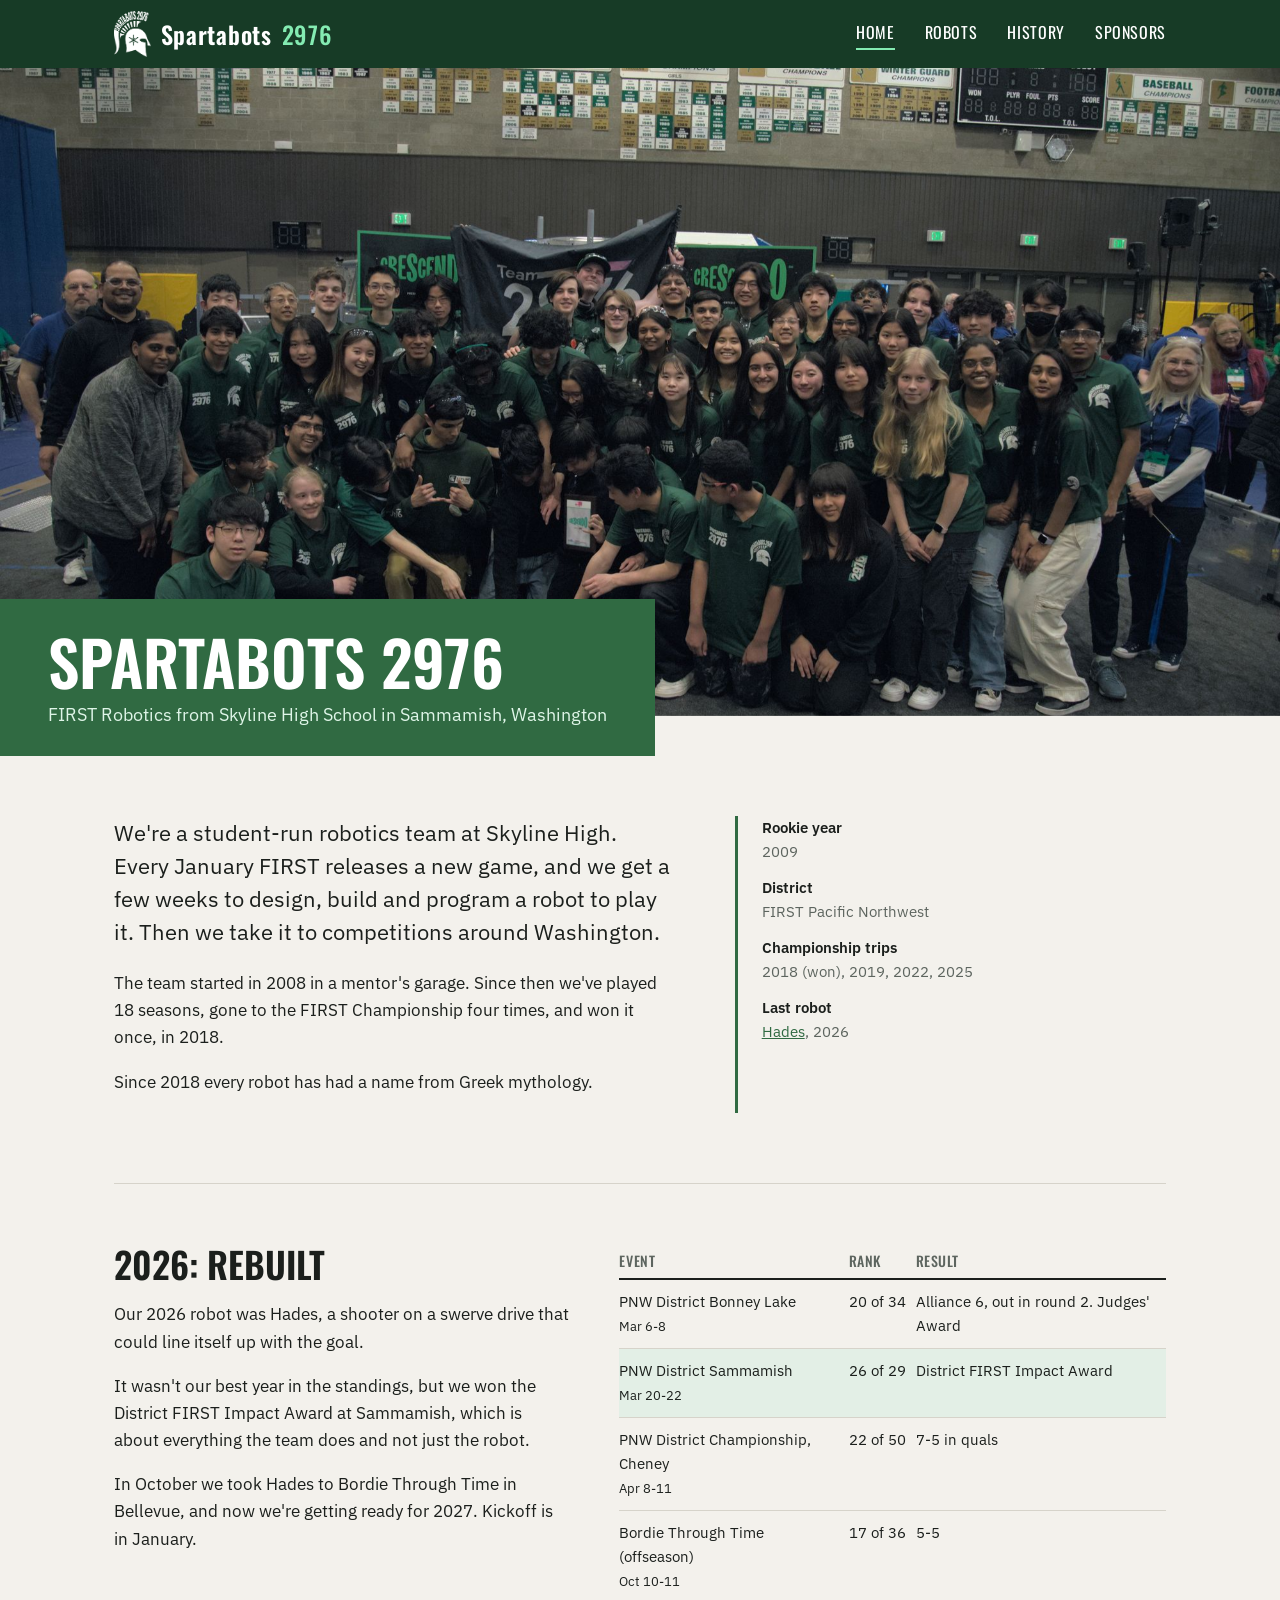
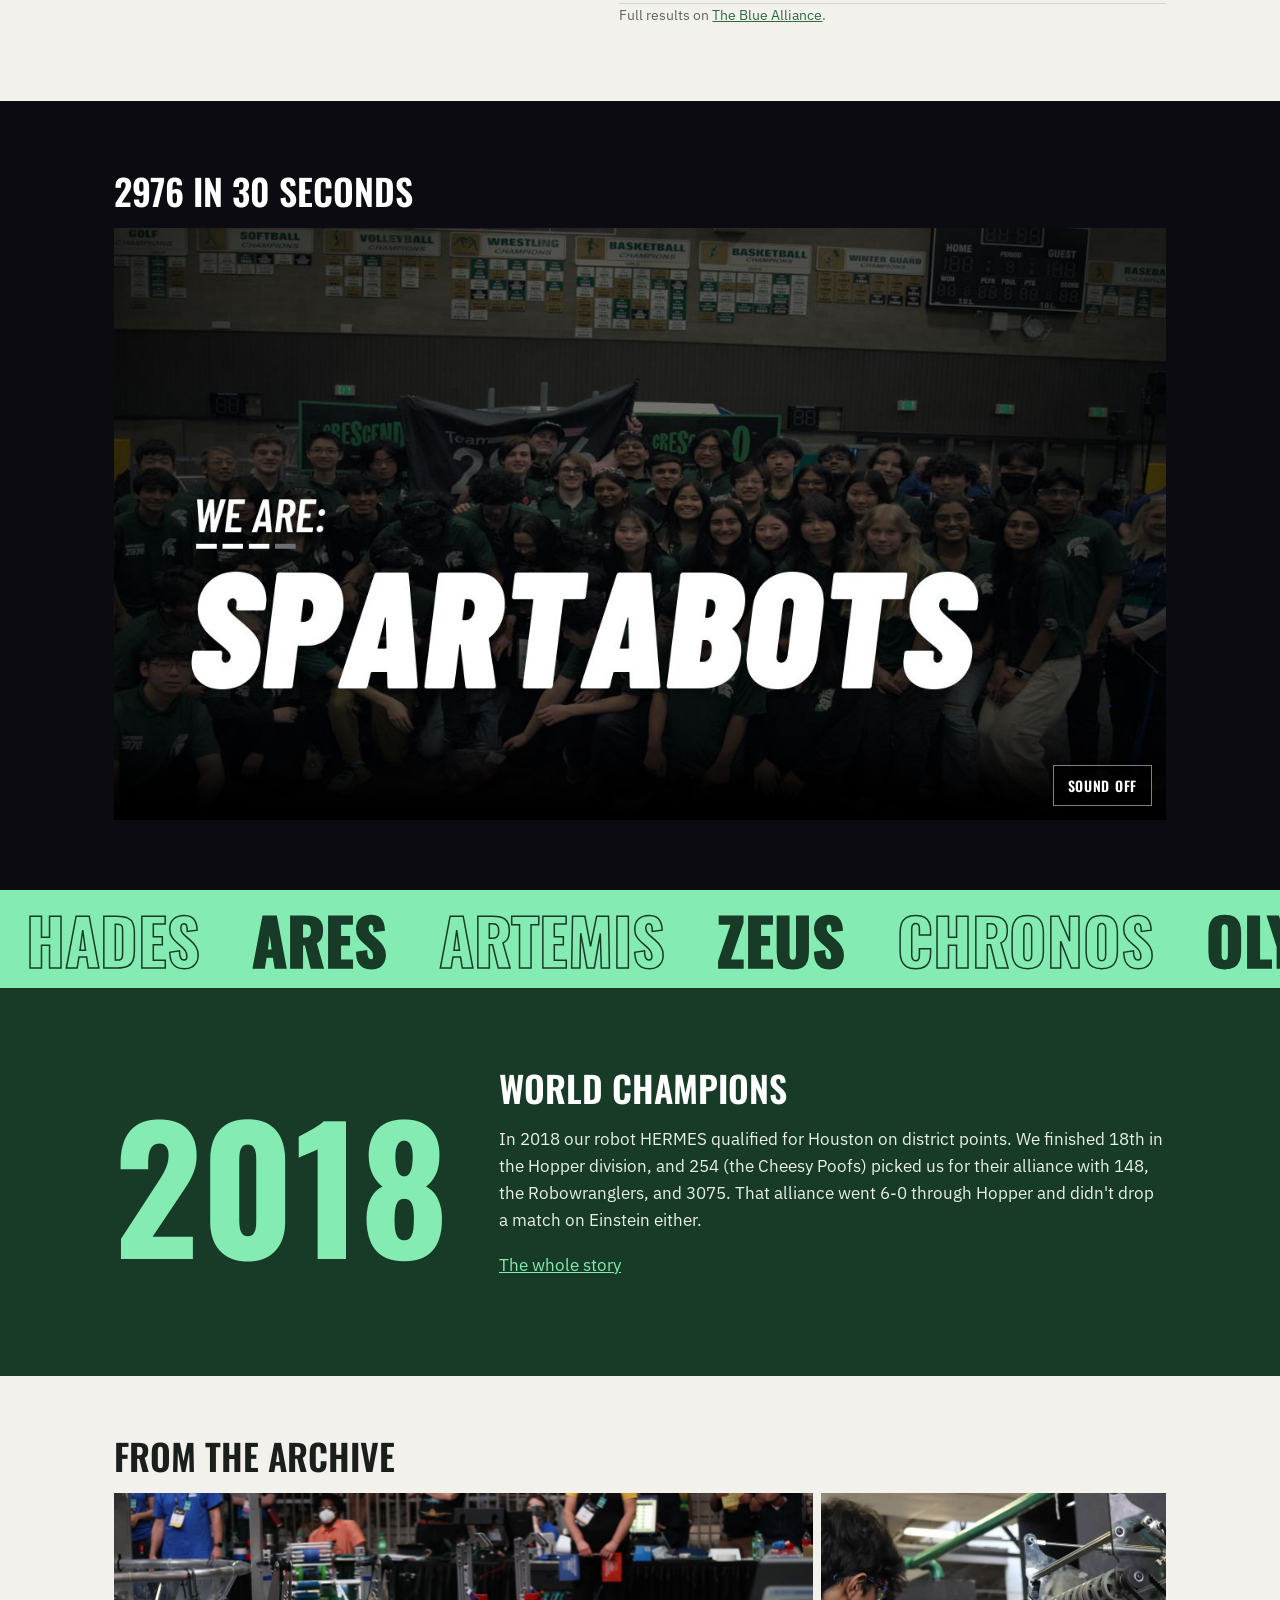
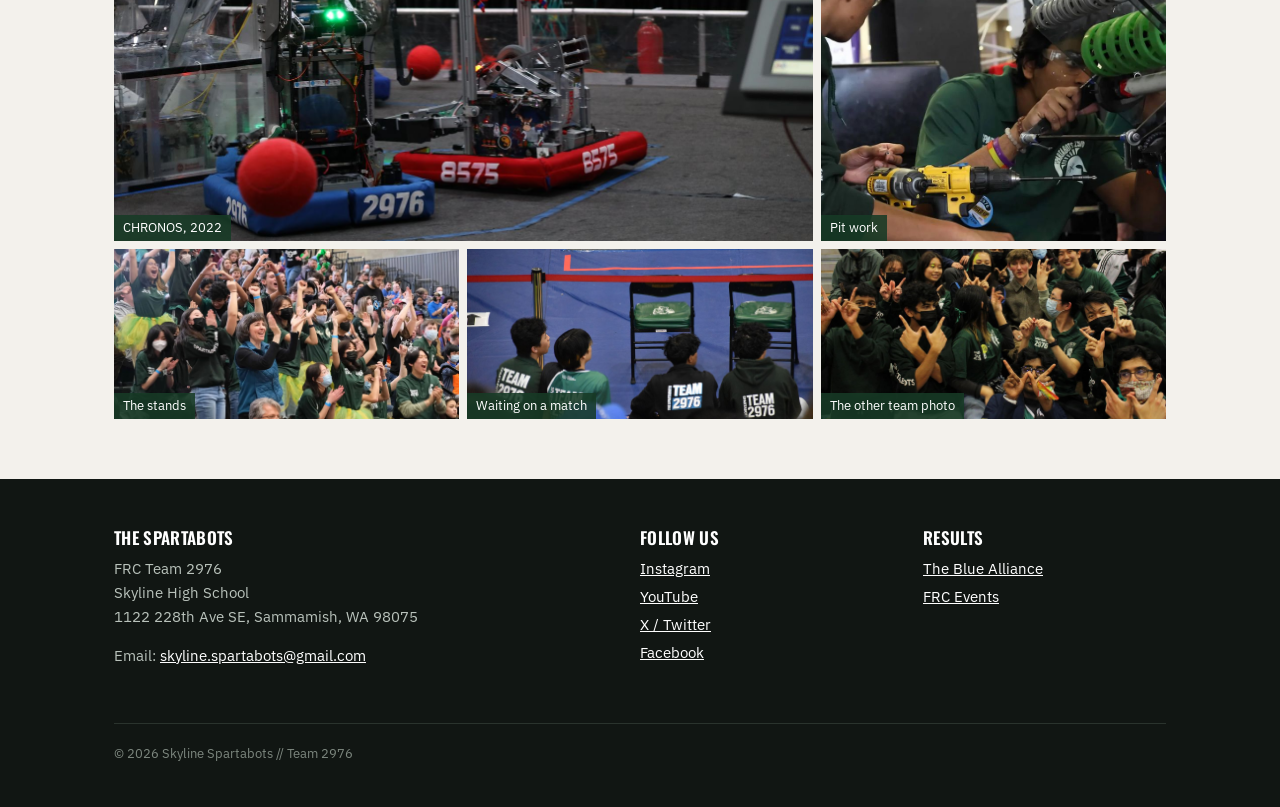
==== index.html @ 5129175b "seamless video loop, sound on by default" ====
<!DOCTYPE html>
<html lang="en">
<head>
  <meta charset="utf-8">
  <meta name="viewport" content="width=device-width, initial-scale=1">
  <title>The Spartabots | FRC Team 2976</title>
  <meta name="description" content="FRC Team 2976, the Spartabots. Student-run robotics at Skyline High School in Sammamish, WA. 2018 FIRST Champions.">
  <meta name="theme-color" content="#173b26">
  <link rel="icon" href="img/helmet.png">
  <link rel="stylesheet" href="css/style.css">
</head>
<body>

<header class="top">
  <div class="wrap">
    <a class="brand" href="index.html"><img src="img/helmet.png" alt="">Spartabots <span>2976</span></a>
    <button class="menu-btn" aria-expanded="false">Menu</button>
    <nav class="nav">
      <a href="index.html" class="here">Home</a>
      <a href="robots.html">Robots</a>
      <a href="history.html">History</a>
      <a href="sponsors.html">Sponsors</a>
    </nav>
  </div>
</header>

<div class="hero">
  <div class="hero-pic"><img src="img/team.jpg" alt="The Spartabots team photo on the competition floor, everyone in green team shirts"></div>
  <div class="tag">
    <h1>Spartabots 2976</h1>
    <p>FIRST Robotics from Skyline High School in Sammamish, Washington</p>
  </div>
</div>

<div class="wrap">
  <div class="intro">
    <div class="reveal">
      <p class="lead">We're a student-run robotics team at Skyline High. Every January FIRST releases a new game, and we get a few weeks to design, build and program a robot to play it. Then we take it to competitions around Washington.</p>
      <p>The team started in 2008 in a mentor's garage. Since then we've played 18 seasons, gone to the FIRST Championship four times, and won it once, in 2018.</p>
      <p>Since 2018 every robot has had a name from Greek mythology.</p>
    </div>
    <aside class="reveal">
      <dl>
        <dt>Rookie year</dt>
        <dd>2009</dd>
        <dt>District</dt>
        <dd>FIRST Pacific Northwest</dd>
        <dt>Championship trips</dt>
        <dd>2018 (won), 2019, 2022, 2025</dd>
        <dt>Last robot</dt>
        <dd><a href="robots.html#hades">Hades</a>, 2026</dd>
      </dl>
    </aside>
  </div>

  <section class="block">
    <div class="season">
      <div class="reveal">
        <h2>2026: REBUILT</h2>
        <p>Our 2026 robot was Hades, a shooter on a swerve drive that could line itself up with the goal.</p>
        <p>It wasn't our best year in the standings, but we won the District FIRST Impact Award at Sammamish, which is about everything the team does and not just the robot.</p>
        <p>In October we took Hades to Bordie Through Time in Bellevue, and now we're getting ready for 2027. Kickoff is in January.</p>
      </div>
      <div class="reveal">
        <table class="results">
          <thead>
            <tr><th>Event</th><th>Rank</th><th>Result</th></tr>
          </thead>
          <tbody>
            <tr>
              <td>PNW District Bonney Lake<br><small>Mar 6-8</small></td>
              <td class="num">20 of 34</td>
              <td>Alliance 6, out in round 2. Judges' Award</td>
            </tr>
            <tr class="big">
              <td>PNW District Sammamish<br><small>Mar 20-22</small></td>
              <td class="num">26 of 29</td>
              <td>District FIRST Impact Award</td>
            </tr>
            <tr>
              <td>PNW District Championship, Cheney<br><small>Apr 8-11</small></td>
              <td class="num">22 of 50</td>
              <td>7-5 in quals</td>
            </tr>
            <tr>
              <td>Bordie Through Time (offseason)<br><small>Oct 10-11</small></td>
              <td class="num">17 of 36</td>
              <td>5-5</td>
            </tr>
          </tbody>
        </table>
        <p class="note">Full results on <a href="https://www.thebluealliance.com/team/2976/2026">The Blue Alliance</a>.</p>
      </div>
    </div>
  </section>
</div>

<section class="reel">
  <div class="wrap">
    <h2>2976 in 30 seconds</h2>
    <div class="reel-box reveal">
      <video src="video/reel.mp4" poster="video/reel-poster.jpg" loop playsinline preload="metadata"></video>
      <button class="sound-btn" aria-pressed="true">Sound on</button>
    </div>
  </div>
</section>

<div class="ticker">
  <div class="ticker-track">
    <a href="robots.html#hades">Hades</a><a href="robots.html#ares">Ares</a><a href="robots.html#artemis">Artemis</a><a href="robots.html#zeus">Zeus</a><a href="robots.html#chronos">Chronos</a><a href="robots.html#olympus">Olympus</a><a href="robots.html#khaos">Khaos</a><a href="robots.html#hermes">Hermes</a>
    <span aria-hidden="true" style="display:contents"><a tabindex="-1" href="robots.html#hades">Hades</a><a tabindex="-1" href="robots.html#ares">Ares</a><a tabindex="-1" href="robots.html#artemis">Artemis</a><a tabindex="-1" href="robots.html#zeus">Zeus</a><a tabindex="-1" href="robots.html#chronos">Chronos</a><a tabindex="-1" href="robots.html#olympus">Olympus</a><a tabindex="-1" href="robots.html#khaos">Khaos</a><a tabindex="-1" href="robots.html#hermes">Hermes</a></span>
  </div>
</div>

<section class="champs">
  <div class="wrap">
    <div class="year reveal">2018</div>
    <div class="reveal">
      <h2>World champions</h2>
      <p>In 2018 our robot HERMES qualified for Houston on district points. We finished 18th in the Hopper division, and 254 (the Cheesy Poofs) picked us for their alliance with 148, the Robowranglers, and 3075. That alliance went 6-0 through Hopper and didn't drop a match on Einstein either.</p>
      <p><a href="history.html#y2018">The whole story</a></p>
    </div>
  </div>
</section>

<div class="wrap">
  <section class="block" style="border-top:0">
    <h2>From the archive</h2>
    <div class="photos">
      <figure class="a reveal"><img src="img/chronos-match.jpg" alt="CHRONOS on the field with a red cargo ball in front of it" loading="lazy"><figcaption>CHRONOS, 2022</figcaption></figure>
      <figure class="b reveal"><img src="img/build.jpg" alt="A student wiring part of the robot in the pit" loading="lazy"><figcaption>Pit work</figcaption></figure>
      <figure class="c reveal"><img src="img/stands.jpg" alt="Team members cheering in the stands" loading="lazy"><figcaption>The stands</figcaption></figure>
      <figure class="d reveal"><img src="img/watching.jpg" alt="Students in Team 2976 jackets watching a match" loading="lazy"><figcaption>Waiting on a match</figcaption></figure>
      <figure class="e reveal"><img src="img/silly.jpg" alt="Team members making hand signs at the camera" loading="lazy"><figcaption>The other team photo</figcaption></figure>
    </div>
  </section>
</div>

<footer class="foot">
  <div class="wrap">
    <div>
      <h3>The Spartabots</h3>
      <p>FRC Team 2976<br>Skyline High School<br>1122 228th Ave SE, Sammamish, WA 98075</p>
      <p>Email: <a href="mailto:skyline.spartabots@gmail.com">skyline.spartabots@gmail.com</a></p>
    </div>
    <div>
      <h3>Follow us</h3>
      <ul>
        <li><a href="https://www.instagram.com/spartabots2976/">Instagram</a></li>
        <li><a href="https://www.youtube.com/spartabots">YouTube</a></li>
        <li><a href="https://x.com/spartabots">X / Twitter</a></li>
        <li><a href="https://www.facebook.com/spartabots">Facebook</a></li>
      </ul>
    </div>
    <div>
      <h3>Results</h3>
      <ul>
        <li><a href="https://www.thebluealliance.com/team/2976">The Blue Alliance</a></li>
        <li><a href="https://frc-events.firstinspires.org/team/2976">FRC Events</a></li>
      </ul>
    </div>
    <p class="fine">&copy; <span id="year">2026</span> Skyline Spartabots // Team 2976</p>
  </div>
</footer>

<script src="js/main.js"></script>
</body>
</html>
---- css/style.css ----
@import url('https://fonts.googleapis.com/css2?family=IBM+Plex+Sans:ital,wght@0,400;0,500;0,600;1,400&family=Oswald:wght@500;600;700&display=swap');

:root {
  --green: #306a42;
  --dark: #173b26;
  --mint: #84ebb2;
  --paper: #f3f1ec;
  --ink: #1b1f1c;
  --gray: #5d655f;
  --line: #d6d3ca;
}

*, *::before, *::after { box-sizing: border-box; }

/* scrollbar. chrome ignores the ::-webkit ones if scrollbar-color is set, so that's firefox only */
::-webkit-scrollbar { width: 12px; height: 12px; }
::-webkit-scrollbar-track { background: var(--paper); }
::-webkit-scrollbar-thumb {
  background: var(--green);
  border: 3px solid var(--paper);
  border-radius: 6px;
}
::-webkit-scrollbar-thumb:hover { background: var(--dark); }
@supports (-moz-appearance: none) {
  html { scrollbar-color: var(--green) var(--paper); }
}

/* sticky header covers anchor targets otherwise */
:target { scroll-margin-top: 80px; }

html { -webkit-text-size-adjust: 100%; text-size-adjust: 100%; }

body {
  margin: 0;
  background: var(--paper);
  color: var(--ink);
  font-family: 'IBM Plex Sans', Arial, sans-serif;
  font-size: 17px;
  line-height: 1.6;
}

img { max-width: 100%; display: block; }

a { color: var(--green); }
a:hover { color: var(--dark); }

h1, h2, h3 {
  font-family: 'Oswald', 'Arial Narrow', sans-serif;
  font-weight: 600;
  line-height: 1.1;
  text-transform: uppercase;
  margin: 0 0 .5em;
}
h1 { font-size: 56px; }
h2 { font-size: 36px; }
h3 { font-size: 22px; letter-spacing: .02em; }

p { margin: 0 0 1em; }

.wrap {
  max-width: 1100px;
  margin: 0 auto;
  padding: 0 24px;
}

/* header */

.top {
  background: var(--dark);
  color: #fff;
  position: sticky;
  top: 0;
  z-index: 10;
  transition: box-shadow .3s;
}
.top.scrolled { box-shadow: 0 2px 14px rgba(0,0,0,.3); }
.top .wrap {
  display: flex;
  align-items: center;
  justify-content: space-between;
  height: 68px;
}
.brand {
  display: flex;
  align-items: center;
  gap: 10px;
  color: #fff;
  text-decoration: none;
  font-family: 'Oswald', sans-serif;
  font-size: 24px;
  font-weight: 600;
  letter-spacing: .03em;
}
.brand:hover { color: #fff; }
.brand img { height: 46px; width: auto; transition: transform .3s; }
.brand span { color: var(--mint); font-weight: 500; }

.nav a {
  color: #fff;
  text-decoration: none;
  font-family: 'Oswald', sans-serif;
  text-transform: uppercase;
  font-size: 16px;
  letter-spacing: .04em;
  margin-left: 26px;
  padding: 4px 0;
  position: relative;
}
.nav a::after {
  content: '';
  position: absolute;
  left: 0;
  right: 0;
  bottom: -2px;
  height: 2px;
  background: var(--mint);
  transform: scaleX(0);
  transform-origin: left;
  transition: transform .25s;
}
.nav a:hover { color: #fff; }
.nav a:hover::after,
.nav a.here::after { transform: scaleX(1); }

.menu-btn {
  display: none;
  background: none;
  border: 2px solid rgba(255,255,255,.5);
  color: #fff;
  font: 600 14px 'Oswald', sans-serif;
  text-transform: uppercase;
  letter-spacing: .05em;
  padding: 9px 14px;
  cursor: pointer;
}

/* home */

.hero { position: relative; }
.hero-pic { overflow: hidden; }
.hero img {
  animation: settle 2s ease-out both;
  width: 100%;
  height: 72vh;
  height: 72svh;
  min-height: 420px;
  max-height: 760px;
  object-fit: cover;
  object-position: center 40%;
}
.hero .tag {
  position: absolute;
  left: 0;
  bottom: -40px;
  background: var(--green);
  color: #fff;
  padding: 28px 48px 26px;
  max-width: calc(100% - 24px);
  animation: slide-in .7s .3s ease-out both;
}
.hero .tag h1 { margin: 0; font-size: 62px; }
.hero .tag p {
  margin: 6px 0 0;
  font-size: 18px;
  color: #dff5e8;
  animation: fade-in .6s .8s both;
}

@keyframes settle { from { transform: scale(1.08); } }
@keyframes slide-in { from { transform: translateX(-60px); opacity: 0; } }
@keyframes fade-in { from { opacity: 0; } }

/* home page video */

.reel {
  background: #0c0b12;
  color: #fff;
  padding: 70px 0;
}
.reel h2 { color: #fff; }
.reel-box {
  position: relative;
  aspect-ratio: 16 / 9;
  background: #000;
}
.reel video { width: 100%; height: 100%; display: block; cursor: pointer; }
.sound-btn {
  position: absolute;
  right: 14px;
  bottom: 14px;
  background: rgba(0,0,0,.6);
  color: #fff;
  border: 1px solid rgba(255,255,255,.5);
  font: 600 14px 'Oswald', sans-serif;
  text-transform: uppercase;
  letter-spacing: .05em;
  padding: 9px 14px;
  cursor: pointer;
  transition: background .2s, color .2s;
}
.sound-btn:hover { background: var(--mint); color: var(--dark); }

/* robot name ticker */

.ticker {
  overflow: hidden;
  background: var(--mint);
  padding: 14px 0;
}
.ticker-track {
  display: flex;
  width: max-content;
  animation: ticker 45s linear infinite;
}
.ticker:hover .ticker-track,
.ticker:focus-within .ticker-track { animation-play-state: paused; }
.ticker a {
  font-family: 'Oswald', sans-serif;
  font-weight: 700;
  font-size: 64px;
  line-height: 1.1;
  text-transform: uppercase;
  text-decoration: none;
  padding: 0 26px;
  color: transparent;
  -webkit-text-stroke: 1.5px var(--dark);
  transition: color .2s;
}
.ticker a:nth-child(even),
.ticker a:hover { color: var(--dark); }
@keyframes ticker { to { transform: translateX(-50%); } }

.intro {
  display: grid;
  grid-template-columns: 1.3fr 1fr;
  gap: 60px;
  padding: 100px 0 70px;
}
.intro .lead { font-size: 22px; line-height: 1.5; }
.intro aside {
  border-left: 3px solid var(--green);
  padding-left: 24px;
  font-size: 15px;
}
.intro aside dl { margin: 0; }
.intro aside dt {
  font-weight: 600;
  margin-top: 12px;
}
.intro aside dt:first-child { margin-top: 0; }
.intro aside dd { margin: 0; color: var(--gray); }

section.block { padding: 60px 0; border-top: 1px solid var(--line); }

.season {
  display: grid;
  grid-template-columns: 1fr 1.2fr;
  gap: 50px;
  align-items: start;
}

table.results {
  width: 100%;
  border-collapse: collapse;
  font-size: 15px;
}
.results th {
  text-align: left;
  font-family: 'Oswald', sans-serif;
  font-weight: 500;
  text-transform: uppercase;
  letter-spacing: .04em;
  font-size: 14px;
  color: var(--gray);
  border-bottom: 2px solid var(--ink);
  padding: 6px 10px 6px 0;
}
.results td {
  padding: 10px 10px 10px 0;
  border-bottom: 1px solid var(--line);
  vertical-align: top;
}
.results td.num { white-space: nowrap; }
.results tr.big td { background: #e3efe6; }

.champs {
  background: var(--dark);
  color: #e8efe9;
  padding: 80px 0;
}
.champs .wrap {
  display: grid;
  grid-template-columns: auto 1fr;
  gap: 50px;
  align-items: center;
}
.champs .year {
  font-family: 'Oswald', sans-serif;
  font-weight: 700;
  font-size: 170px;
  line-height: .85;
  color: var(--mint);
}
.champs h2 { color: #fff; }
.champs a { color: var(--mint); }

.photos {
  display: grid;
  grid-template-columns: repeat(6, 1fr);
  grid-auto-rows: 170px;
  gap: 8px;
}
.photos figure { margin: 0; position: relative; overflow: hidden; }
.photos img { width: 100%; height: 100%; object-fit: cover; transition: transform .6s; }
.photos figcaption {
  position: absolute;
  left: 0;
  bottom: 0;
  background: rgba(23,59,38,.88);
  color: #fff;
  font-size: 13px;
  padding: 3px 9px;
  transition: background .25s, color .25s;
}
.photos .a { grid-column: span 4; grid-row: span 2; }
.photos .b { grid-column: span 2; grid-row: span 2; }
.photos .c { grid-column: span 2; }
.photos .d { grid-column: span 2; }
.photos .e { grid-column: span 2; }

.btn {
  display: inline-block;
  background: var(--dark);
  color: #fff;
  text-decoration: none;
  font-family: 'Oswald', sans-serif;
  text-transform: uppercase;
  letter-spacing: .05em;
  padding: 12px 22px;
  white-space: nowrap;
  transition: background .2s, transform .2s;
}
.btn:hover { background: #000; color: #fff; }

/* inner pages */

.page-head {
  background: var(--green);
  color: #fff;
  padding: 60px 0 44px;
}
.page-head h1 { margin: 0 0 8px; }
.page-head p { margin: 0; max-width: 640px; color: #dff5e8; font-size: 19px; }

.content { padding-top: 50px; padding-bottom: 80px; }
.content .narrow { max-width: 720px; }

/* robots */

.timeline { position: relative; }
.tl-line {
  position: absolute;
  left: 130px;
  top: 10px;
  bottom: 40px;
  width: 3px;
  background: var(--line);
}
.tl-line span { display: block; width: 100%; height: 0; background: var(--green); }

.bot {
  position: relative;
  display: grid;
  grid-template-columns: 130px 1fr;
  padding-bottom: 60px;
}
.bot::before {
  content: '';
  position: absolute;
  left: 122px;
  top: 12px;
  width: 19px;
  height: 19px;
  border-radius: 50%;
  background: var(--paper);
  border: 3px solid var(--line);
  transition: background .3s, border-color .3s, transform .3s;
}
.bot.lit::before { background: var(--green); border-color: var(--green); transform: scale(1.25); }
.bot-year {
  font-family: 'Oswald', sans-serif;
  font-size: 30px;
  font-weight: 700;
  color: #a3a99f;
  transition: color .3s;
}
.bot.lit .bot-year { color: var(--green); }
.bot-body { padding-left: 44px; max-width: 760px; }
.bot h2 { font-size: 48px; margin: 0; }
.bot .meta {
  font-family: 'Oswald', sans-serif;
  text-transform: uppercase;
  letter-spacing: .05em;
  color: var(--green);
  font-size: 15px;
  margin-bottom: 10px;
}
.won {
  border-left: 3px solid var(--mint);
  padding-left: 10px;
  font-weight: 600;
  font-size: 15px;
}
.bot-pic { overflow: hidden; max-width: 560px; }
.bot-pic img { width: 100%; height: 300px; object-fit: cover; background: #111; transition: transform .6s; }
/* clip the img, not .bot-pic. intersection observer counts clip-path, so a fully clipped box never shows up as visible */
.js .bot-pic img { clip-path: inset(0 100% 0 0); transition: clip-path 1s .25s cubic-bezier(.7,0,.2,1), transform .6s; }
.js .bot-pic.seen img { clip-path: inset(0); }

/* history */

.history-table { font-size: 15px; }
.history-table td:first-child {
  font-family: 'Oswald', sans-serif;
  font-size: 20px;
  font-weight: 600;
  padding-right: 18px;
}
.history-table .game { color: var(--gray); font-size: 14px; display: block; }
.history-table .award { display: block; font-weight: 500; }
.history-table .award + .award { margin-top: 6px; }
.table-scroll { overflow-x: auto; }

/* sponsors */

.sponsor-cols {
  display: grid;
  grid-template-columns: 1fr 1fr;
  gap: 50px;
}
.logos {
  list-style: none;
  padding: 0;
  margin: 0 0 50px;
  display: grid;
  grid-template-columns: repeat(6, 1fr);
  gap: 12px;
}
.logos.big { grid-template-columns: repeat(4, 1fr); }
.logos li {
  background: #fff;
  border: 1px solid var(--line);
  height: 110px;
  padding: 18px;
  display: flex;
  align-items: center;
  justify-content: center;
  transition: transform .25s, box-shadow .25s, border-color .25s;
}
.logos.big li { height: 150px; padding: 26px 30px; }
.logos img { max-width: 100%; max-height: 100%; width: auto; object-fit: contain; }
.logos img[src$=".svg"] { width: 100%; }
.text-logo {
  font-family: 'Oswald', sans-serif;
  font-size: 22px;
  font-weight: 600;
  line-height: 1.15;
  text-transform: uppercase;
  text-align: center;
  color: var(--dark);
}
.side-photo { width: 100%; height: 100%; min-height: 280px; object-fit: cover; }
.note { font-size: 14px; color: var(--gray); }

.box {
  background: #fff;
  border: 1px solid var(--line);
  padding: 30px;
}

/* footer */

.foot {
  background: #111613;
  color: #b9c2bb;
  font-size: 15px;
  padding: 50px 0 30px;
}
.foot .wrap {
  display: grid;
  grid-template-columns: 2fr 1fr 1fr;
  gap: 40px;
}
.foot h3 { color: #fff; font-size: 17px; }
.foot a { color: #fff; }
.foot ul { list-style: none; padding: 0; margin: 0; }
.foot li { margin-bottom: 4px; }
.foot .fine {
  grid-column: 1 / -1;
  border-top: 1px solid #2a332d;
  padding-top: 20px;
  font-size: 13px;
  color: #7d877f;
}

/* hover-only stuff, so it doesn't get stuck on after a tap on phones */

@media (hover: hover) {
  .brand:hover img { transform: rotate(-8deg); }
  .photos figure:hover img { transform: scale(1.06); }
  .photos figure:hover figcaption { background: var(--mint); color: var(--dark); }
  .bot-pic:hover img { transform: scale(1.04); }
  .logos li:hover {
    transform: translateY(-4px);
    border-color: var(--green);
    box-shadow: 0 8px 18px rgba(0,0,0,.08);
  }
  .btn:hover { transform: translateY(-2px); }
}

/* scroll-in animation, classes get added by main.js */

.js .reveal {
  opacity: 0;
  transform: translateY(26px);
  transition: opacity .7s ease, transform .7s ease;
}
.js .reveal.seen { opacity: 1; transform: none; }
/* rows just fade, sliding them makes the table scroll box jump */
.js tr.reveal { transform: none; }

/* phones / small laptops */

@media (max-width: 860px) {
  h1 { font-size: 42px; }
  .hero .tag h1 { font-size: 40px; }
  .hero .tag { position: static; padding: 22px 24px; max-width: none; }
  .hero img { height: auto; min-height: 0; max-height: none; }
  .intro, .season, .sponsor-cols { grid-template-columns: 1fr; gap: 30px; }
  .intro { padding: 40px 0; }
  .champs .wrap { grid-template-columns: 1fr; gap: 10px; }
  .champs .year { font-size: 110px; }
  .photos { grid-template-columns: 1fr 1fr; grid-auto-rows: 150px; }
  .photos .a { grid-column: span 2; }
  .photos .b, .photos .c, .photos .d, .photos .e { grid-column: span 1; grid-row: span 1; }
  .ticker a { font-size: 44px; padding: 0 18px; }
  .reel { padding: 44px 0; }
  .sound-btn { right: 8px; bottom: 8px; padding: 7px 11px; font-size: 13px; }
  .tl-line { left: 6px; }
  .bot { grid-template-columns: 1fr; padding-left: 36px; padding-bottom: 46px; }
  .bot::before { left: -2px; top: 6px; }
  .bot-year { font-size: 22px; }
  .bot-body { padding-left: 0; }
  .bot h2 { font-size: 38px; }
  .bot-pic img { height: 220px; }
  .logos { grid-template-columns: repeat(3, 1fr); }
  .logos.big { grid-template-columns: 1fr 1fr; }
  .logos li { height: 90px; padding: 14px; }
  .logos.big li { height: 120px; padding: 20px; }
  .foot .wrap { grid-template-columns: 1fr; gap: 24px; }

  .menu-btn { display: block; }
  .nav {
    display: none;
    position: absolute;
    top: 68px;
    left: 0;
    right: 0;
    background: var(--dark);
    padding: 8px 24px 18px;
  }
  .nav.open { display: block; }
  .nav a { display: block; margin: 0; padding: 10px 0; border-bottom: 1px solid rgba(255,255,255,.1); }
  .nav a::after { bottom: -1px; }
}

@media (max-width: 480px) {
  body { font-size: 16px; }
  .wrap { padding: 0 16px; }
  .hero .tag { padding: 20px 16px; }
  .brand { font-size: 20px; }
  .brand img { height: 38px; }
  .intro .lead { font-size: 19px; }
}

@media (prefers-reduced-motion: reduce) {
  *, *::before, *::after { animation: none !important; transition: none !important; }
  .js .reveal { opacity: 1; transform: none; }
  .js .bot-pic img { clip-path: none; }
}
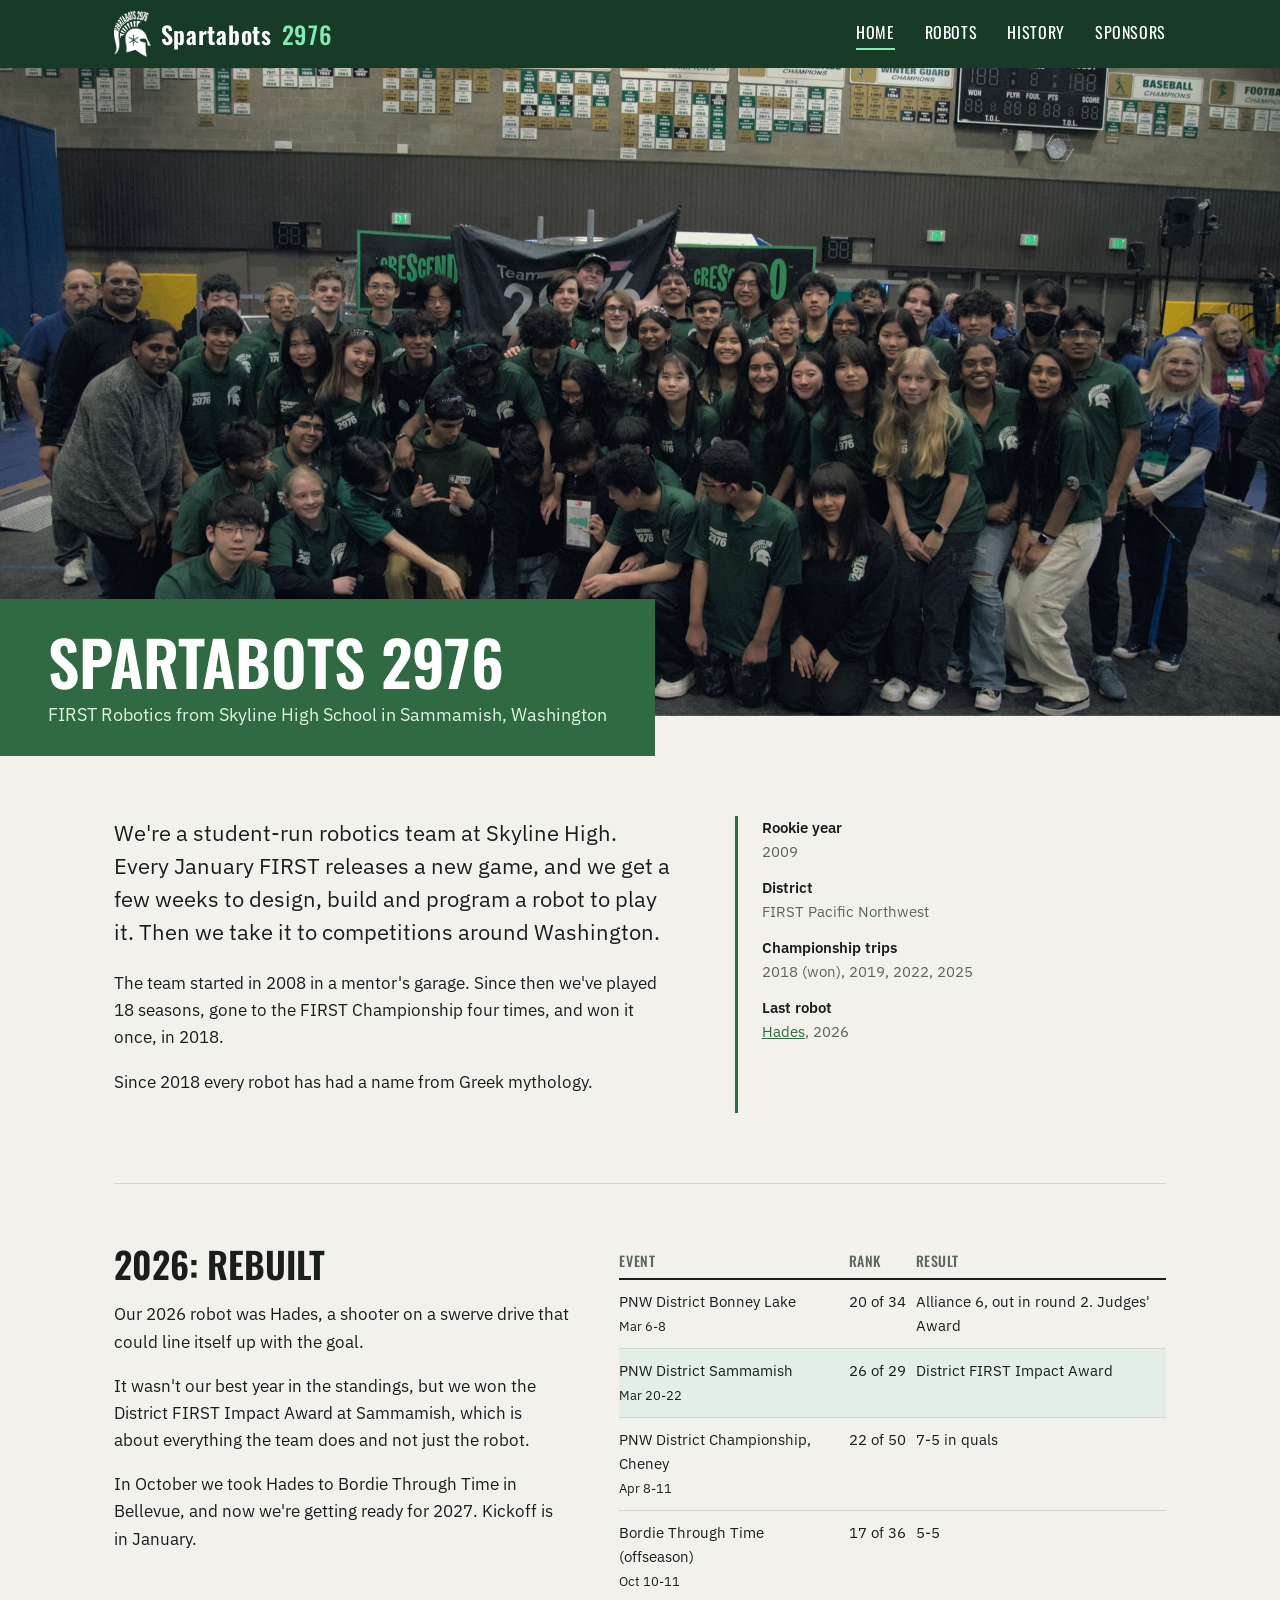
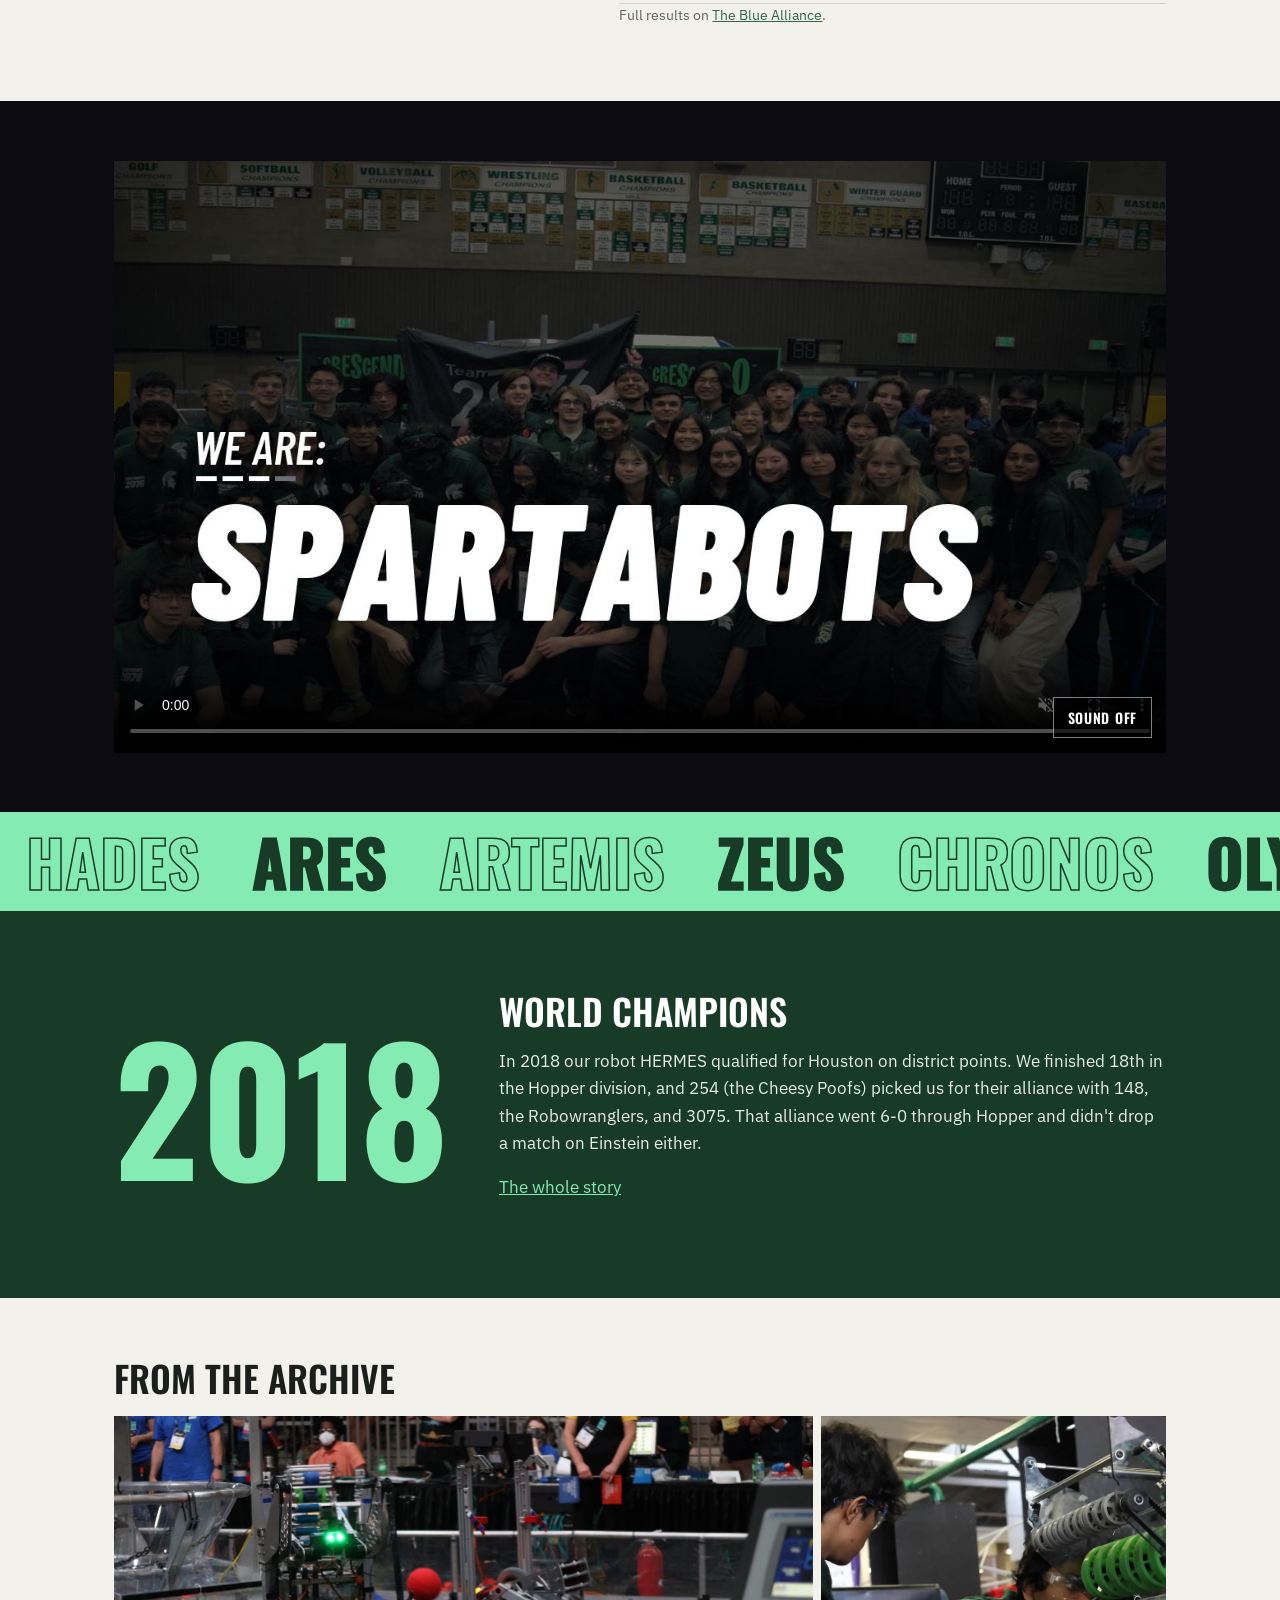
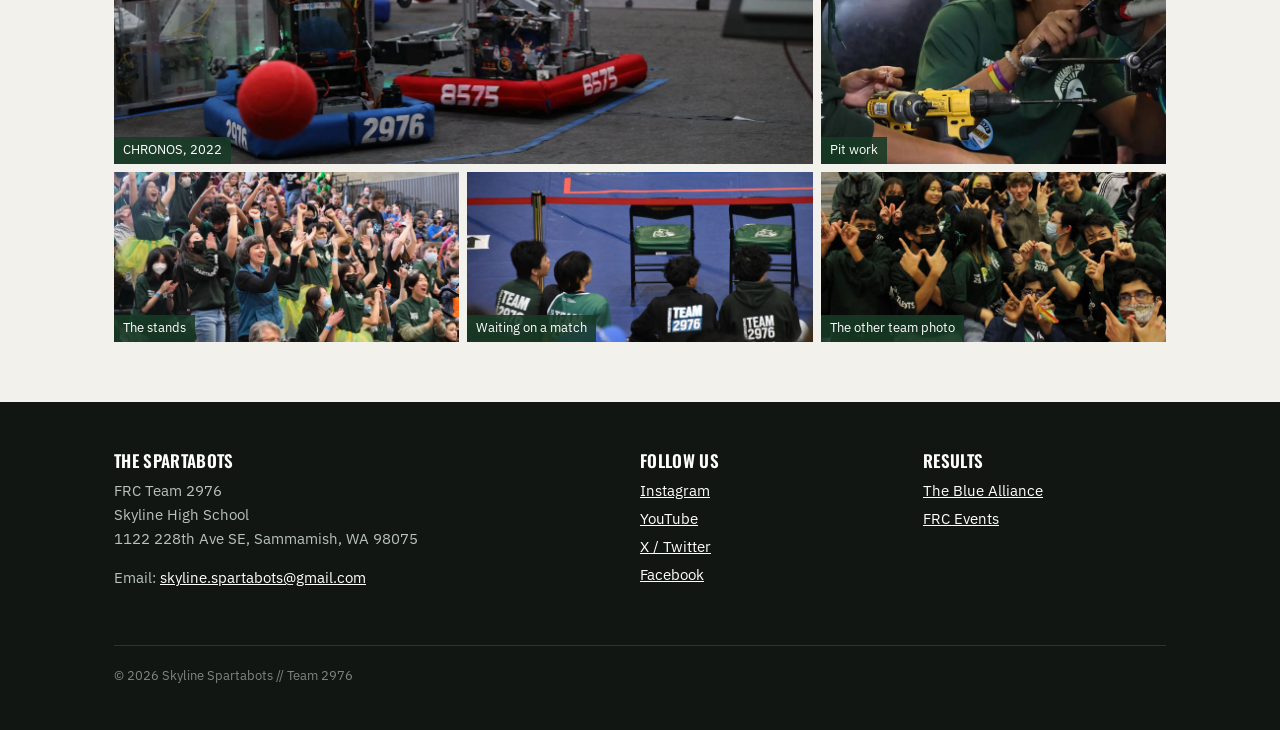
==== commit 0f336351: "video player tweaks, smoother loop" ====
--- a/index.html
+++ b/index.html
@@ -97,9 +97,10 @@
 
 <section class="reel">
   <div class="wrap">
-    <h2>2976 in 30 seconds</h2>
     <div class="reel-box reveal">
-      <video src="video/reel.mp4" poster="video/reel-poster.jpg" loop playsinline preload="metadata"></video>
+      <video src="video/reel.mp4" poster="video/reel-poster.jpg" data-loop-from="1.8667" playsinline preload="auto"
+             tabindex="0" aria-label="Team video, click to pause or play" disableremoteplayback x-webkit-airplay="deny"></video>
+      <span class="paused-icon" aria-hidden="true"><i></i><i></i></span>
       <button class="sound-btn" aria-pressed="true">Sound on</button>
     </div>
   </div>
--- a/css/style.css
+++ b/css/style.css
@@ -174,16 +174,48 @@
 
 .reel {
   background: #0c0b12;
-  color: #fff;
-  padding: 70px 0;
-}
-.reel h2 { color: #fff; }
+  padding: 60px 0;
+}
 .reel-box {
   position: relative;
   aspect-ratio: 16 / 9;
   background: #000;
 }
 .reel video { width: 100%; height: 100%; display: block; cursor: pointer; }
+.reel video:focus-visible { outline: 3px solid var(--mint); outline-offset: 3px; }
+
+/* shows while the video is paused. pointer-events off so clicks go to the video */
+.paused-icon {
+  position: absolute;
+  left: 50%;
+  top: 50%;
+  width: 84px;
+  height: 84px;
+  margin: -42px 0 0 -42px;
+  border-radius: 50%;
+  background: rgba(0,0,0,.6);
+  border: 2px solid rgba(255,255,255,.9);
+  display: flex;
+  align-items: center;
+  justify-content: center;
+  gap: 12px;
+  pointer-events: none;
+  opacity: 0;
+  transform: scale(.8);
+  transition: opacity .2s, transform .25s cubic-bezier(.3,1.4,.6,1);
+}
+.paused-icon i { width: 9px; height: 32px; background: #fff; border-radius: 2px; }
+.reel-box.paused .paused-icon { opacity: 1; transform: none; }
+.reel-box::before {
+  content: '';
+  position: absolute;
+  inset: 0;
+  background: rgba(0,0,0,.35);
+  opacity: 0;
+  pointer-events: none;
+  transition: opacity .2s;
+}
+.reel-box.paused::before { opacity: 1; }
 .sound-btn {
   position: absolute;
   right: 14px;
@@ -546,6 +578,8 @@
   .ticker a { font-size: 44px; padding: 0 18px; }
   .reel { padding: 44px 0; }
   .sound-btn { right: 8px; bottom: 8px; padding: 7px 11px; font-size: 13px; }
+  .paused-icon { width: 64px; height: 64px; margin: -32px 0 0 -32px; gap: 9px; }
+  .paused-icon i { width: 7px; height: 24px; }
   .tl-line { left: 6px; }
   .bot { grid-template-columns: 1fr; padding-left: 36px; padding-bottom: 46px; }
   .bot::before { left: -2px; top: 6px; }
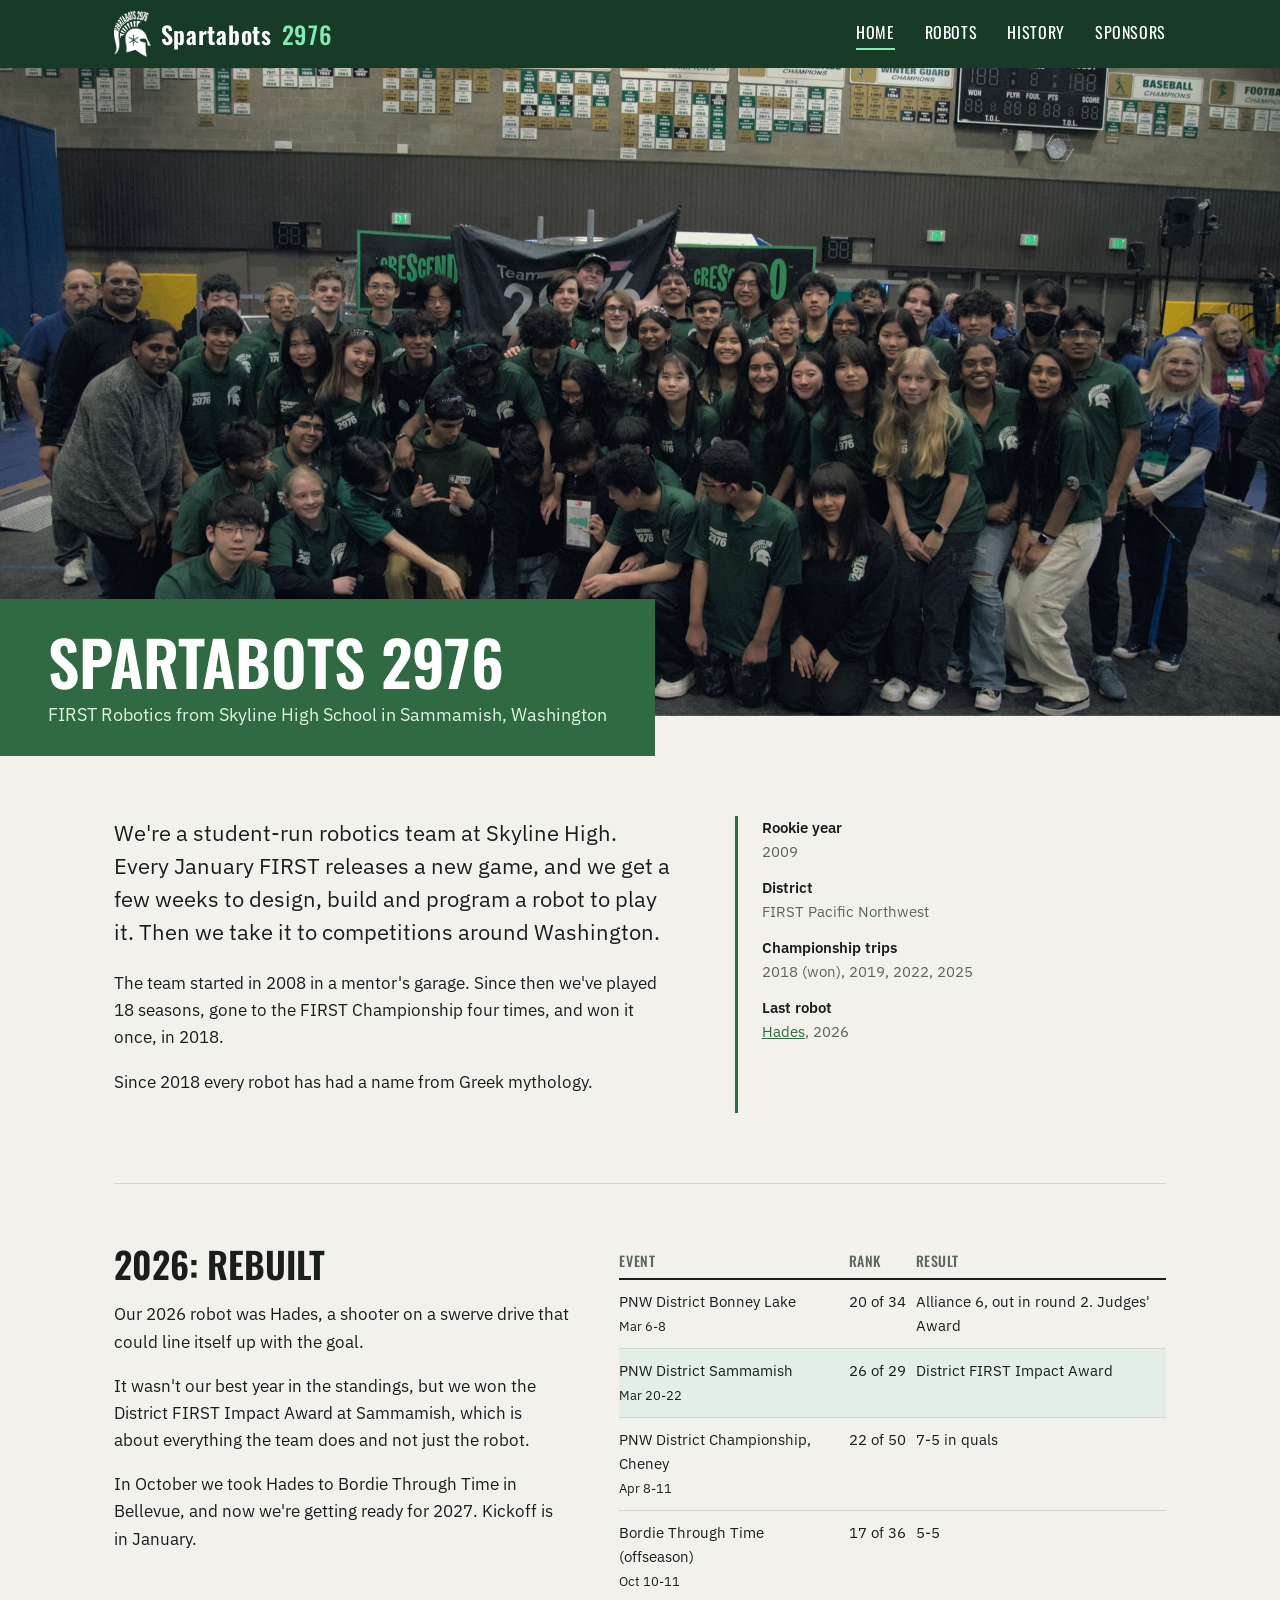
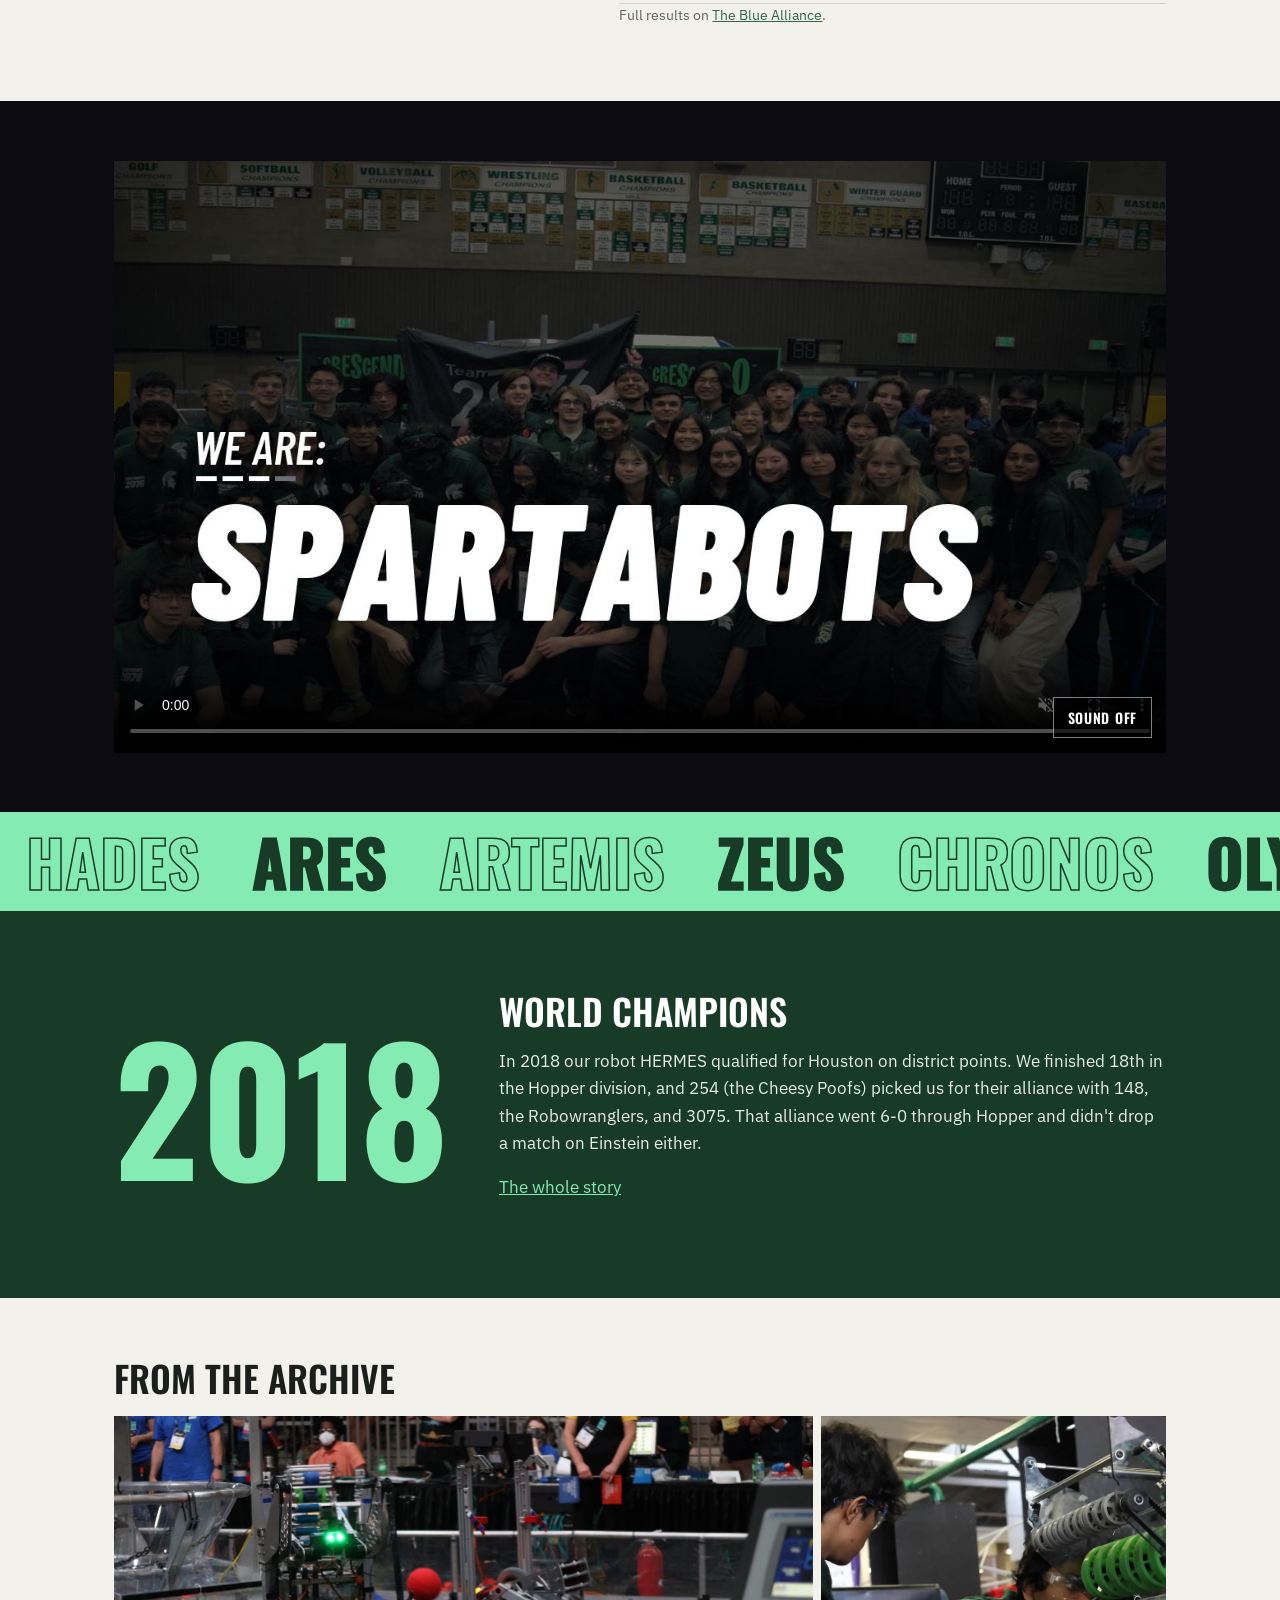
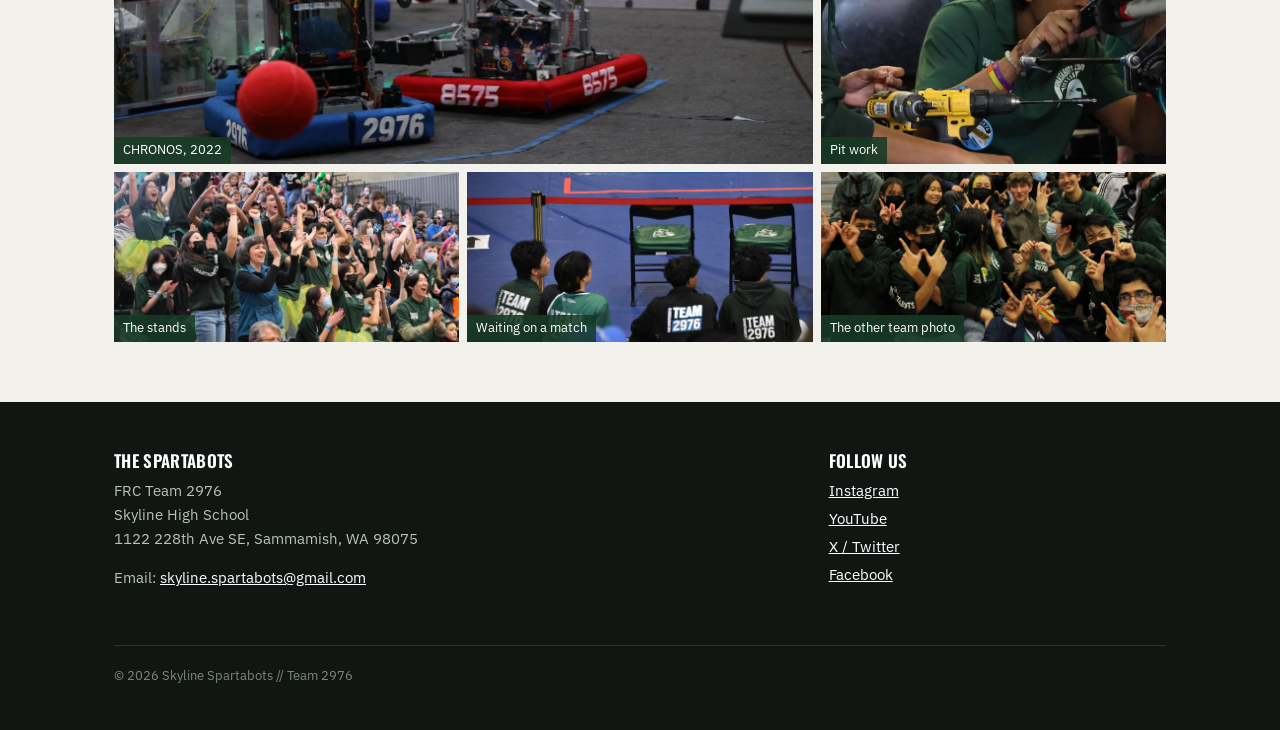
==== commit b6c9f102: "footer cleanup" ====
--- a/index.html
+++ b/index.html
@@ -153,13 +153,6 @@
         <li><a href="https://www.facebook.com/spartabots">Facebook</a></li>
       </ul>
     </div>
-    <div>
-      <h3>Results</h3>
-      <ul>
-        <li><a href="https://www.thebluealliance.com/team/2976">The Blue Alliance</a></li>
-        <li><a href="https://frc-events.firstinspires.org/team/2976">FRC Events</a></li>
-      </ul>
-    </div>
     <p class="fine">&copy; <span id="year">2026</span> Skyline Spartabots // Team 2976</p>
   </div>
 </footer>
--- a/css/style.css
+++ b/css/style.css
@@ -520,7 +520,7 @@
 }
 .foot .wrap {
   display: grid;
-  grid-template-columns: 2fr 1fr 1fr;
+  grid-template-columns: 2fr 1fr;
   gap: 40px;
 }
 .foot h3 { color: #fff; font-size: 17px; }
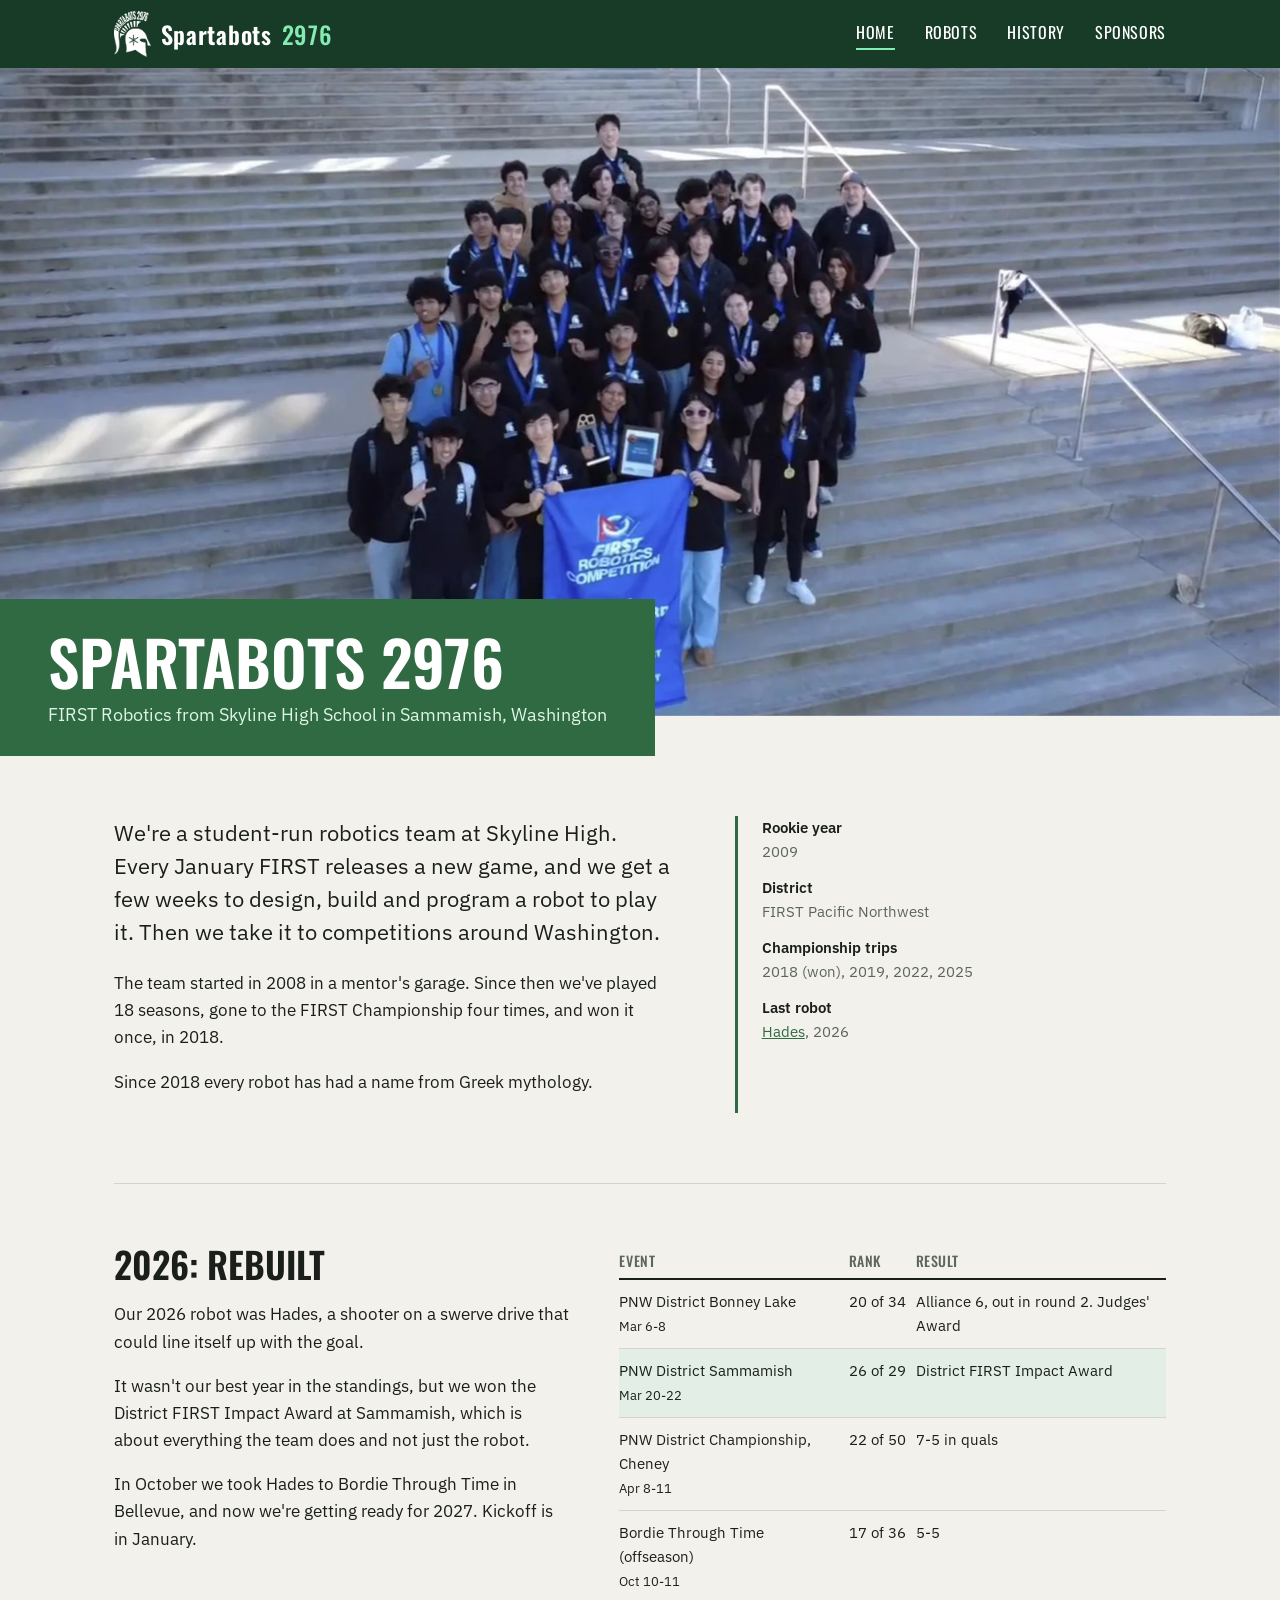
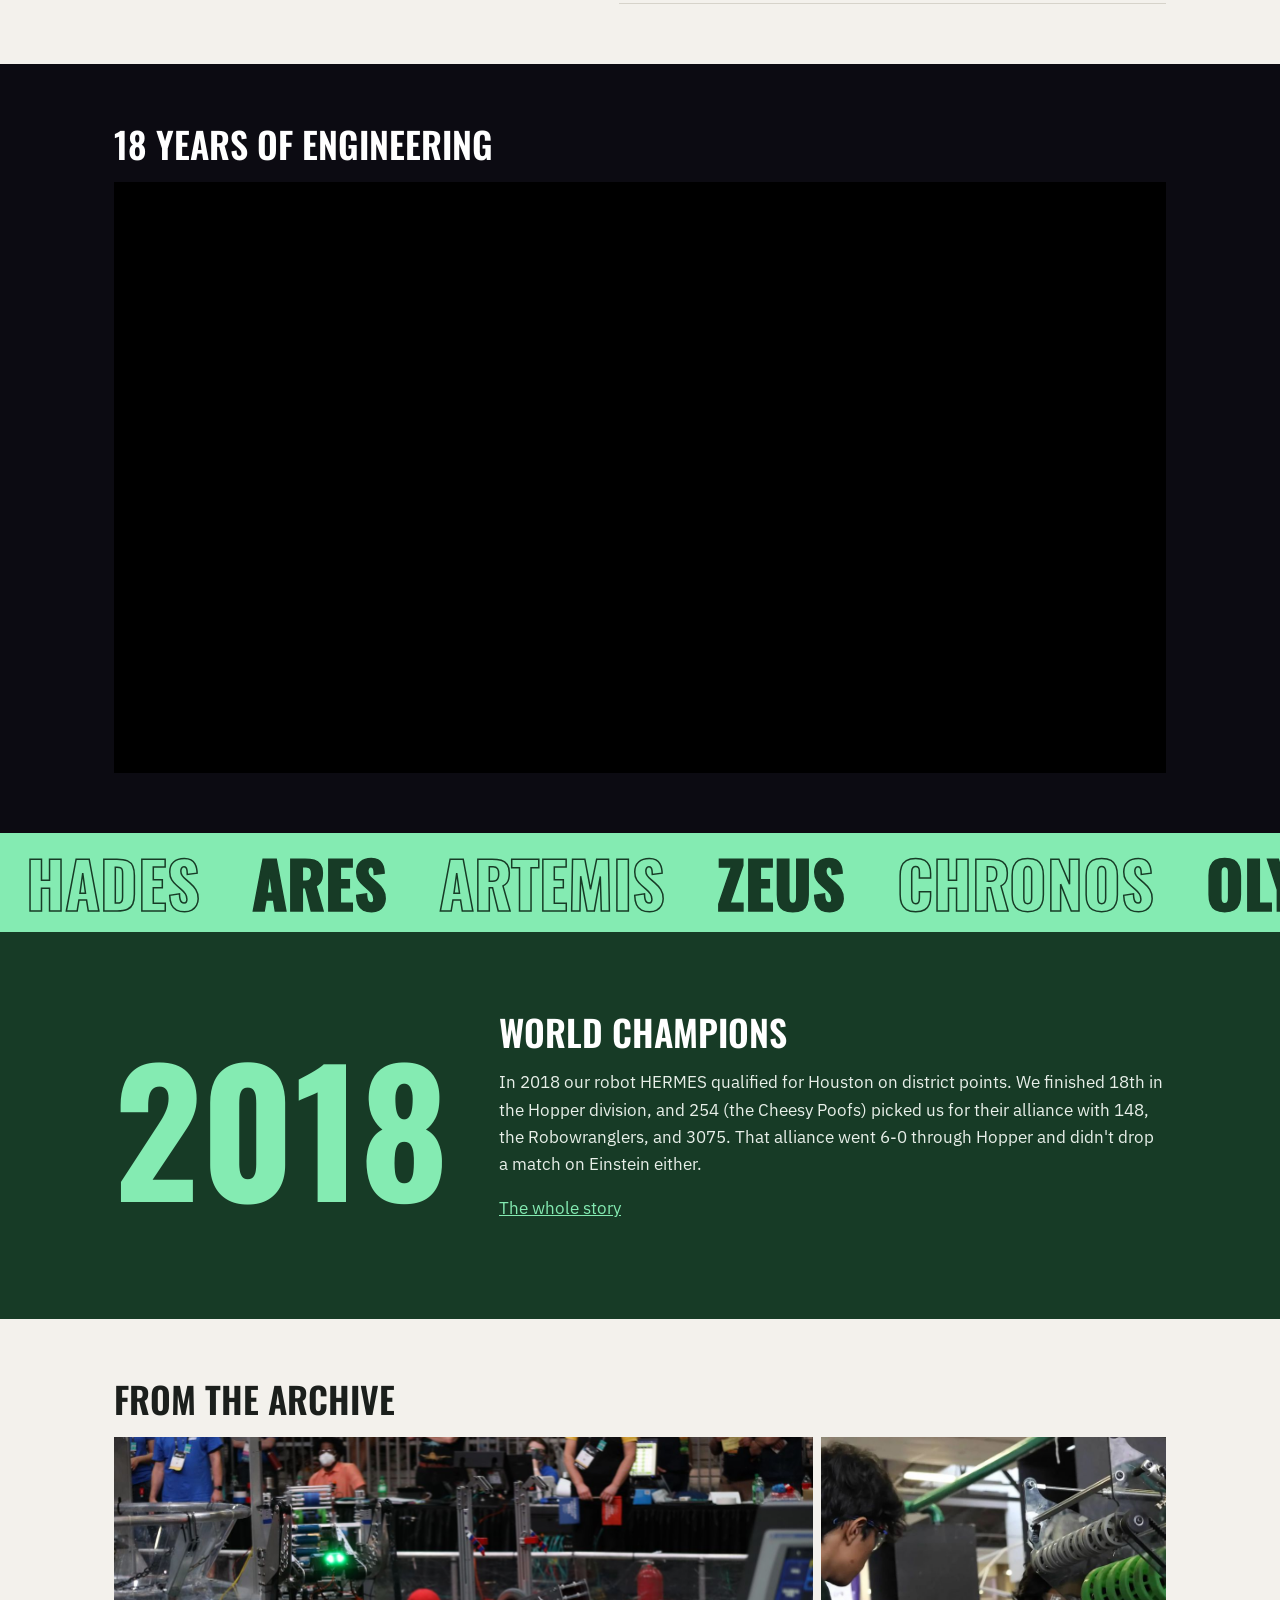
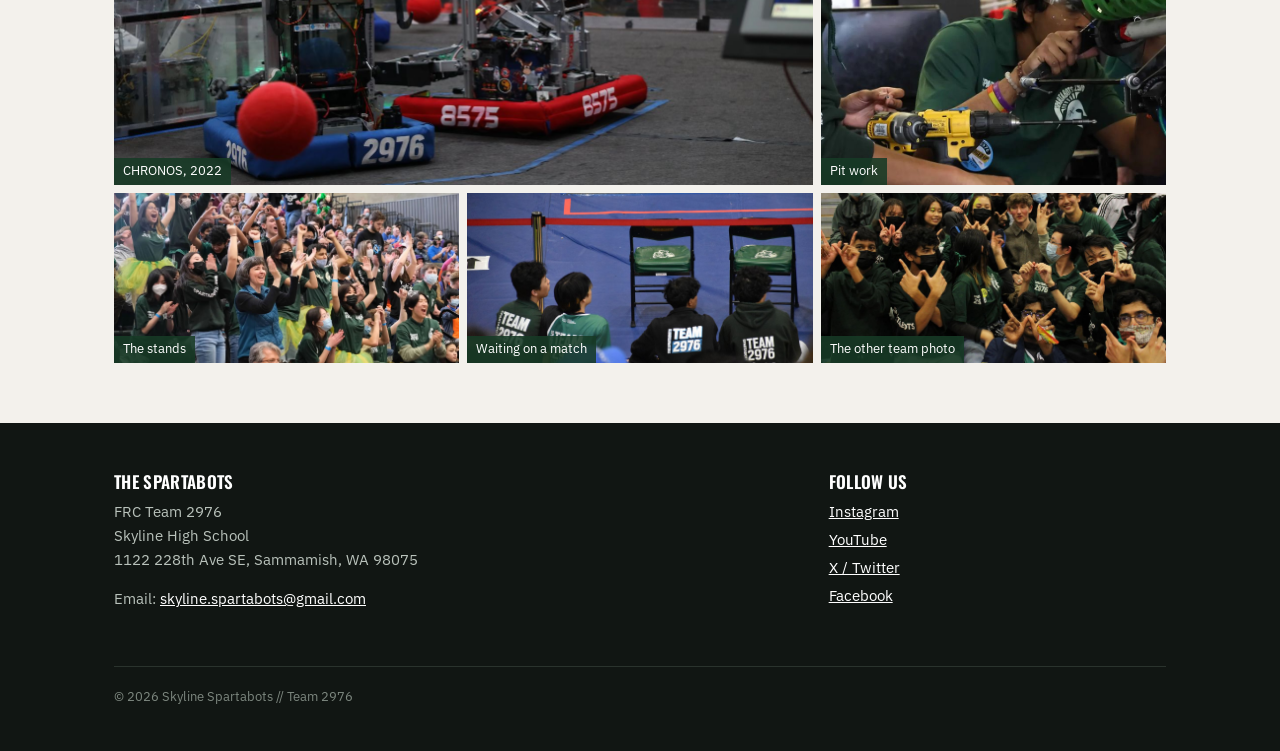
==== commit 1b068d01: "robot photos, new team photo, youtube video, text cleanup" ====
--- a/index.html
+++ b/index.html
@@ -25,7 +25,7 @@
 </header>
 
 <div class="hero">
-  <div class="hero-pic"><img src="img/team.jpg" alt="The Spartabots team photo on the competition floor, everyone in green team shirts"></div>
+  <div class="hero-pic"><img src="img/team-2026.jpg" alt="The Spartabots on a set of steps holding their 2026 Impact Award banner"></div>
   <div class="tag">
     <h1>Spartabots 2976</h1>
     <p>FIRST Robotics from Skyline High School in Sammamish, Washington</p>
@@ -89,7 +89,6 @@
             </tr>
           </tbody>
         </table>
-        <p class="note">Full results on <a href="https://www.thebluealliance.com/team/2976/2026">The Blue Alliance</a>.</p>
       </div>
     </div>
   </section>
@@ -97,11 +96,11 @@
 
 <section class="reel">
   <div class="wrap">
+    <h2>18 Years of Engineering</h2>
     <div class="reel-box reveal">
-      <video src="video/reel.mp4" poster="video/reel-poster.jpg" data-loop-from="1.8667" playsinline preload="auto"
-             tabindex="0" aria-label="Team video, click to pause or play" disableremoteplayback x-webkit-airplay="deny"></video>
-      <span class="paused-icon" aria-hidden="true"><i></i><i></i></span>
-      <button class="sound-btn" aria-pressed="true">Sound on</button>
+      <iframe src="https://www.youtube-nocookie.com/embed/35rB8QUqrbA?loop=1&amp;playlist=35rB8QUqrbA&amp;rel=0&amp;playsinline=1&amp;enablejsapi=1" title="2026 Robot Showcase - HADES | Team 2976" loading="lazy"
+              allow="accelerometer; autoplay; clipboard-write; encrypted-media; gyroscope; picture-in-picture; web-share"
+              referrerpolicy="strict-origin-when-cross-origin" allowfullscreen></iframe>
     </div>
   </div>
 </section>
--- a/css/style.css
+++ b/css/style.css
@@ -176,61 +176,12 @@
   background: #0c0b12;
   padding: 60px 0;
 }
+.reel h2 { color: #fff; }
 .reel-box {
-  position: relative;
   aspect-ratio: 16 / 9;
   background: #000;
 }
-.reel video { width: 100%; height: 100%; display: block; cursor: pointer; }
-.reel video:focus-visible { outline: 3px solid var(--mint); outline-offset: 3px; }
-
-/* shows while the video is paused. pointer-events off so clicks go to the video */
-.paused-icon {
-  position: absolute;
-  left: 50%;
-  top: 50%;
-  width: 84px;
-  height: 84px;
-  margin: -42px 0 0 -42px;
-  border-radius: 50%;
-  background: rgba(0,0,0,.6);
-  border: 2px solid rgba(255,255,255,.9);
-  display: flex;
-  align-items: center;
-  justify-content: center;
-  gap: 12px;
-  pointer-events: none;
-  opacity: 0;
-  transform: scale(.8);
-  transition: opacity .2s, transform .25s cubic-bezier(.3,1.4,.6,1);
-}
-.paused-icon i { width: 9px; height: 32px; background: #fff; border-radius: 2px; }
-.reel-box.paused .paused-icon { opacity: 1; transform: none; }
-.reel-box::before {
-  content: '';
-  position: absolute;
-  inset: 0;
-  background: rgba(0,0,0,.35);
-  opacity: 0;
-  pointer-events: none;
-  transition: opacity .2s;
-}
-.reel-box.paused::before { opacity: 1; }
-.sound-btn {
-  position: absolute;
-  right: 14px;
-  bottom: 14px;
-  background: rgba(0,0,0,.6);
-  color: #fff;
-  border: 1px solid rgba(255,255,255,.5);
-  font: 600 14px 'Oswald', sans-serif;
-  text-transform: uppercase;
-  letter-spacing: .05em;
-  padding: 9px 14px;
-  cursor: pointer;
-  transition: background .2s, color .2s;
-}
-.sound-btn:hover { background: var(--mint); color: var(--dark); }
+.reel iframe { width: 100%; height: 100%; border: 0; display: block; }
 
 /* robot name ticker */
 
@@ -577,9 +528,6 @@
   .photos .b, .photos .c, .photos .d, .photos .e { grid-column: span 1; grid-row: span 1; }
   .ticker a { font-size: 44px; padding: 0 18px; }
   .reel { padding: 44px 0; }
-  .sound-btn { right: 8px; bottom: 8px; padding: 7px 11px; font-size: 13px; }
-  .paused-icon { width: 64px; height: 64px; margin: -32px 0 0 -32px; gap: 9px; }
-  .paused-icon i { width: 7px; height: 24px; }
   .tl-line { left: 6px; }
   .bot { grid-template-columns: 1fr; padding-left: 36px; padding-bottom: 46px; }
   .bot::before { left: -2px; top: 6px; }
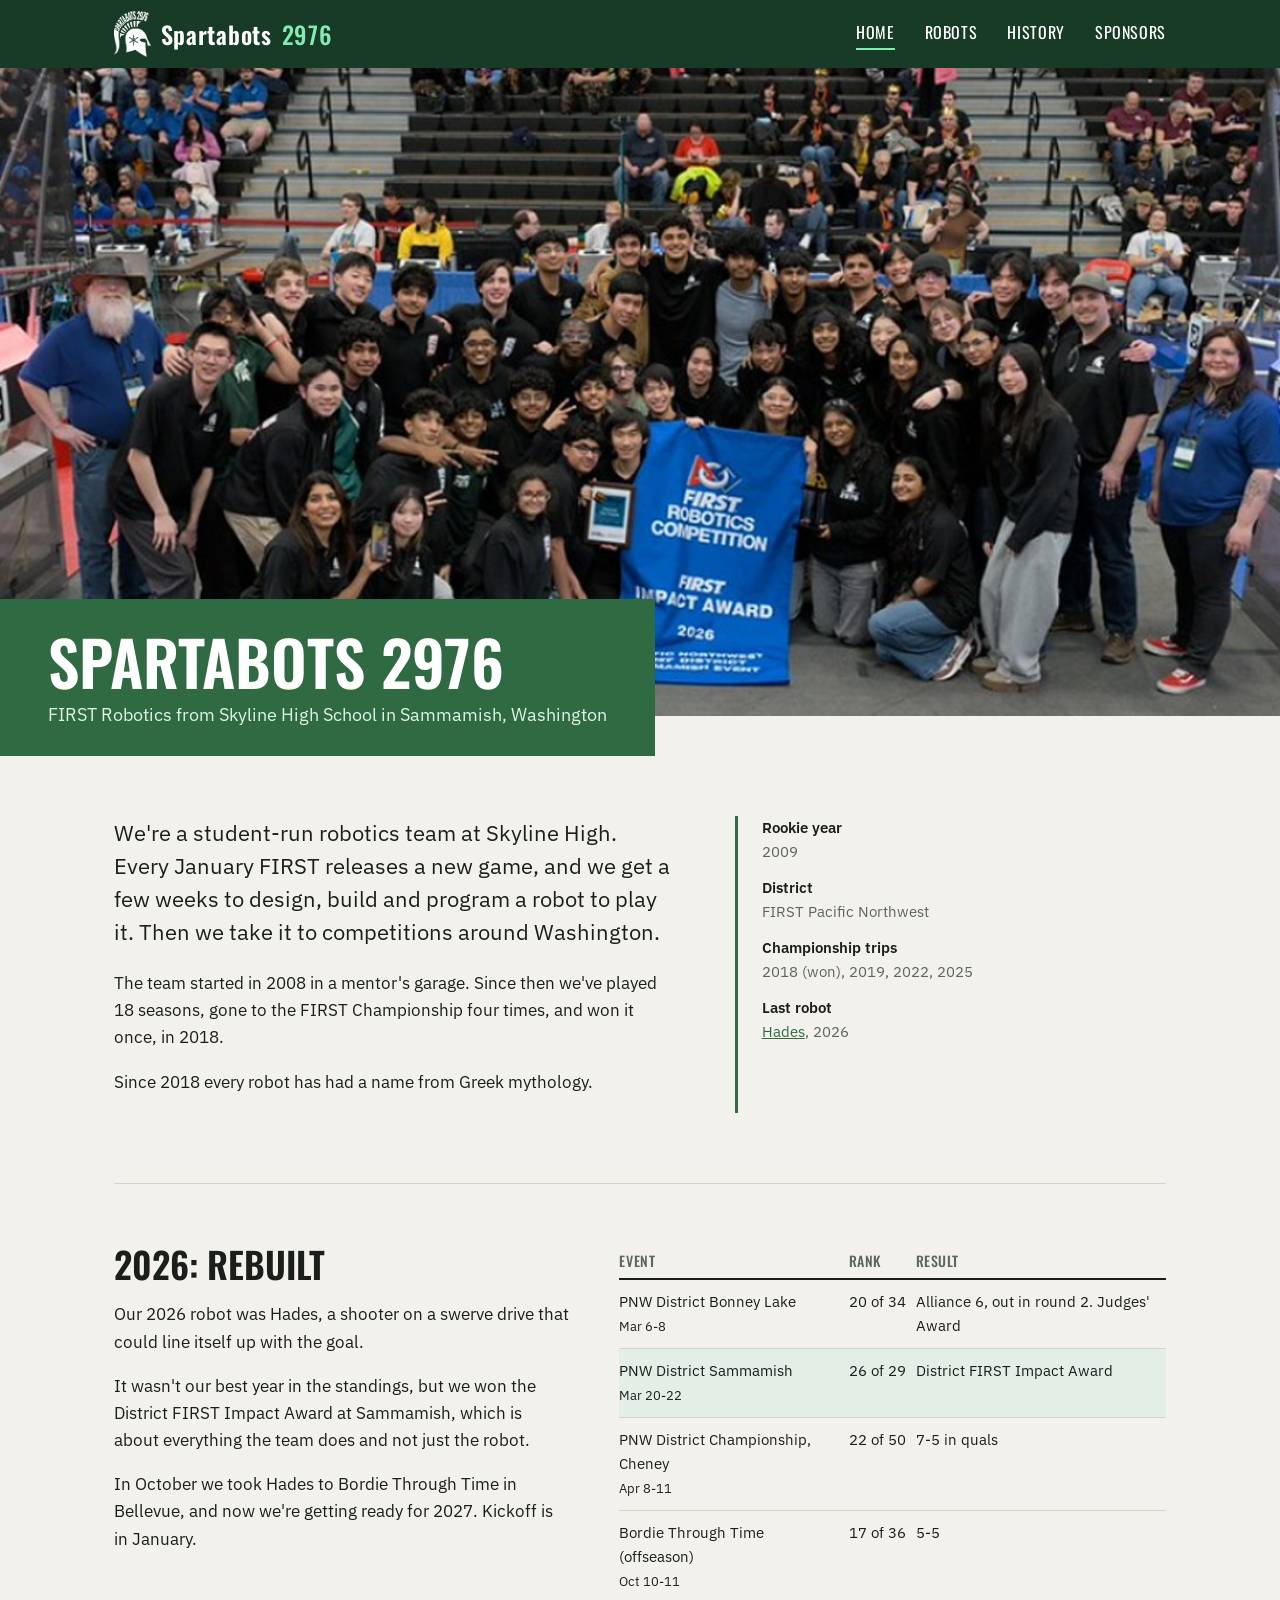
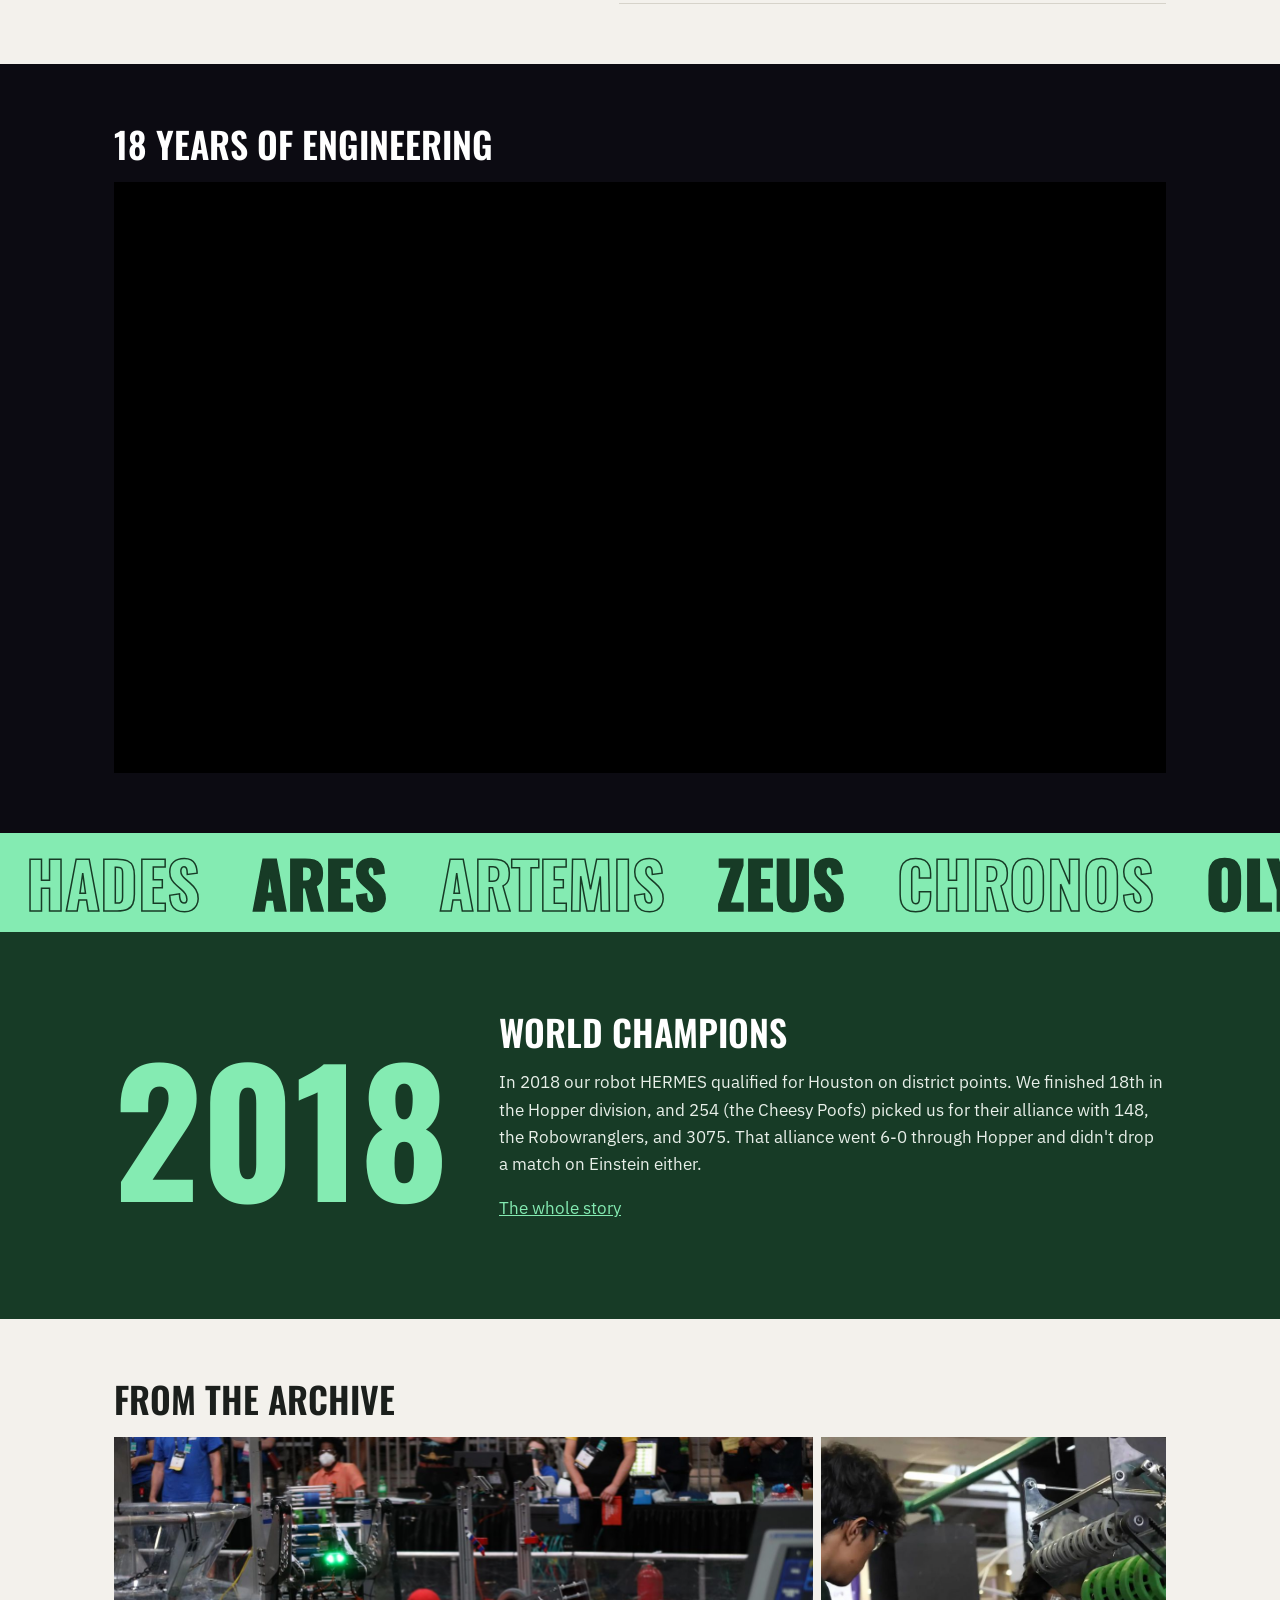
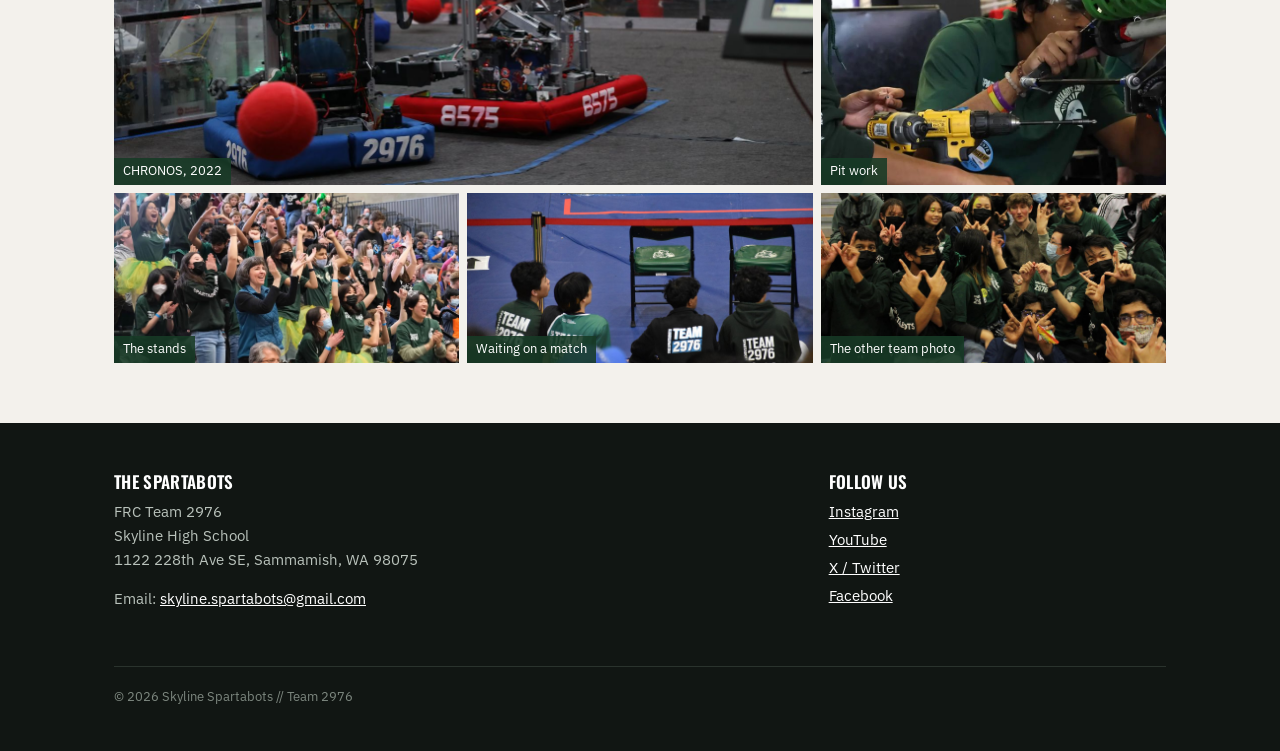
==== commit b3eeef68: "new team photo" ====
--- a/index.html
+++ b/index.html
@@ -25,7 +25,7 @@
 </header>
 
 <div class="hero">
-  <div class="hero-pic"><img src="img/team-2026.jpg" alt="The Spartabots on a set of steps holding their 2026 Impact Award banner"></div>
+  <div class="hero-pic"><img src="img/team-2026.jpg" alt="The Spartabots with their 2026 FIRST Impact Award banner at the Sammamish event"></div>
   <div class="tag">
     <h1>Spartabots 2976</h1>
     <p>FIRST Robotics from Skyline High School in Sammamish, Washington</p>
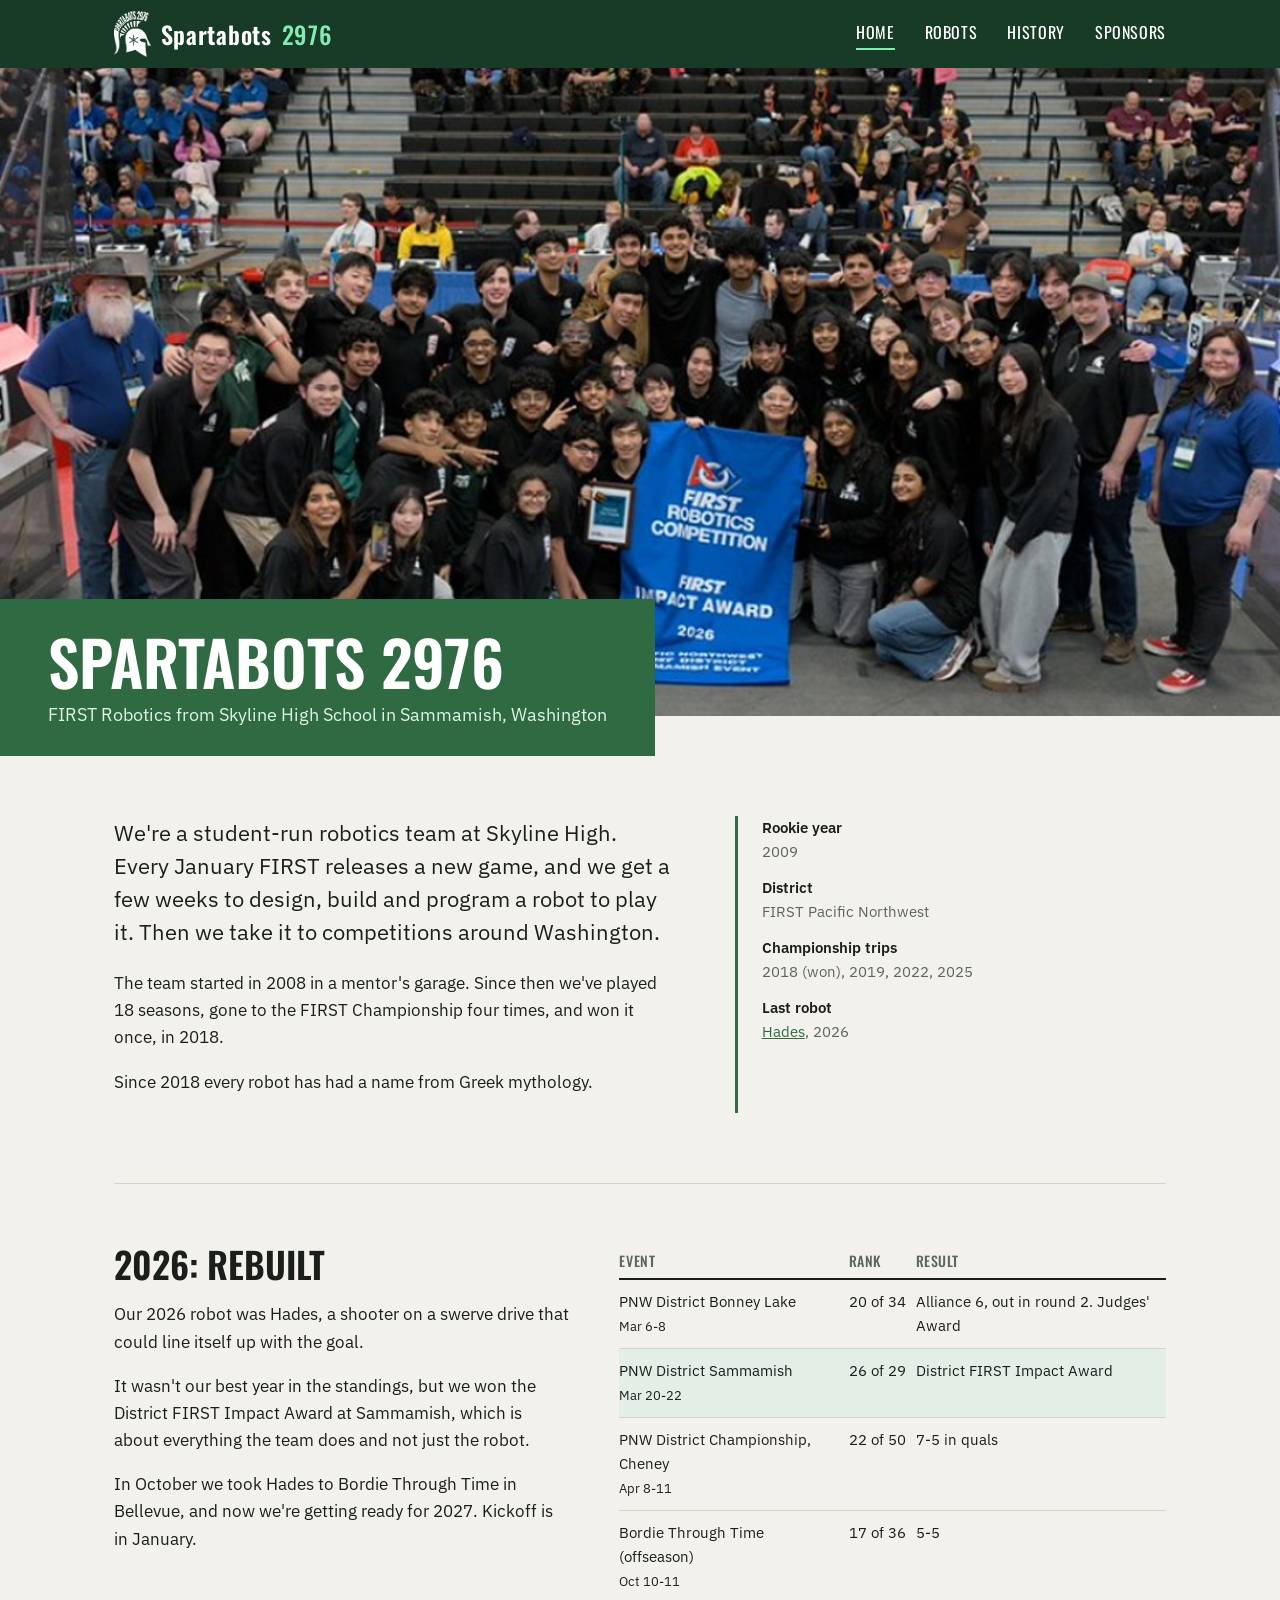
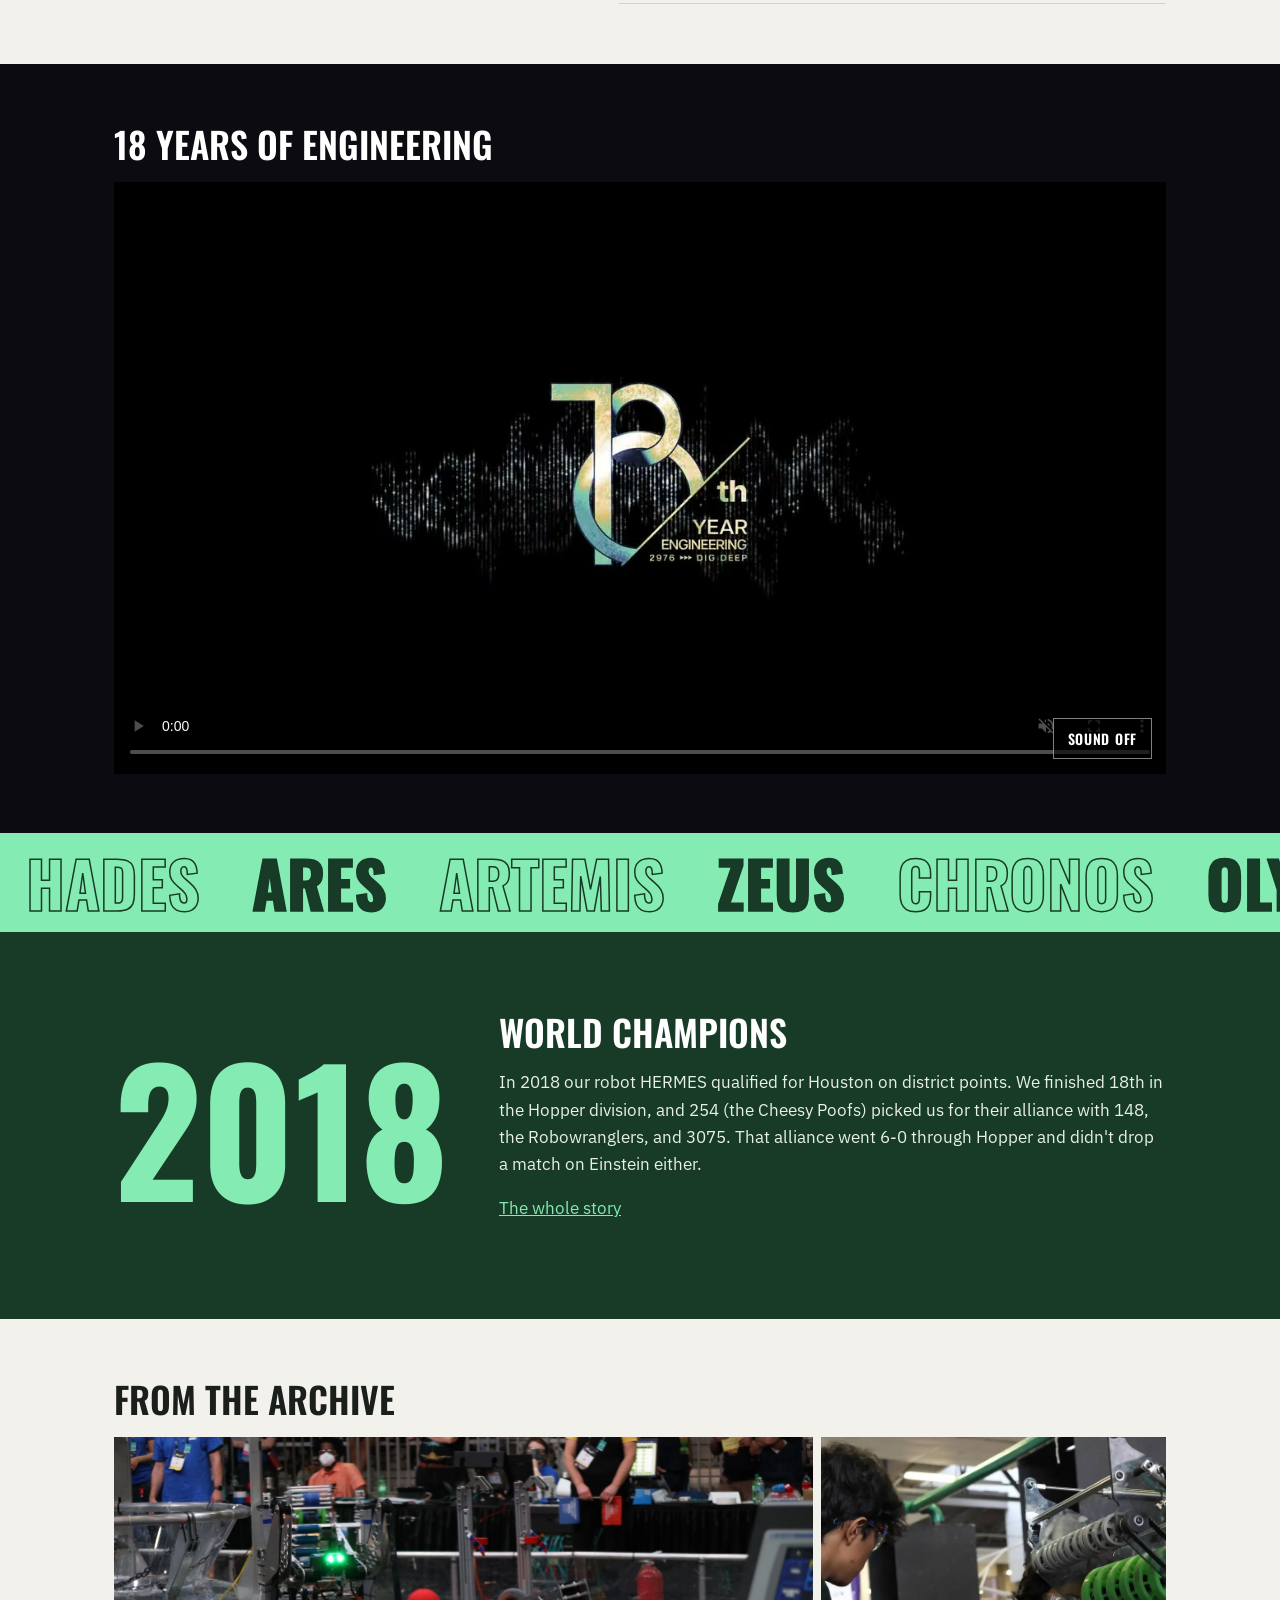
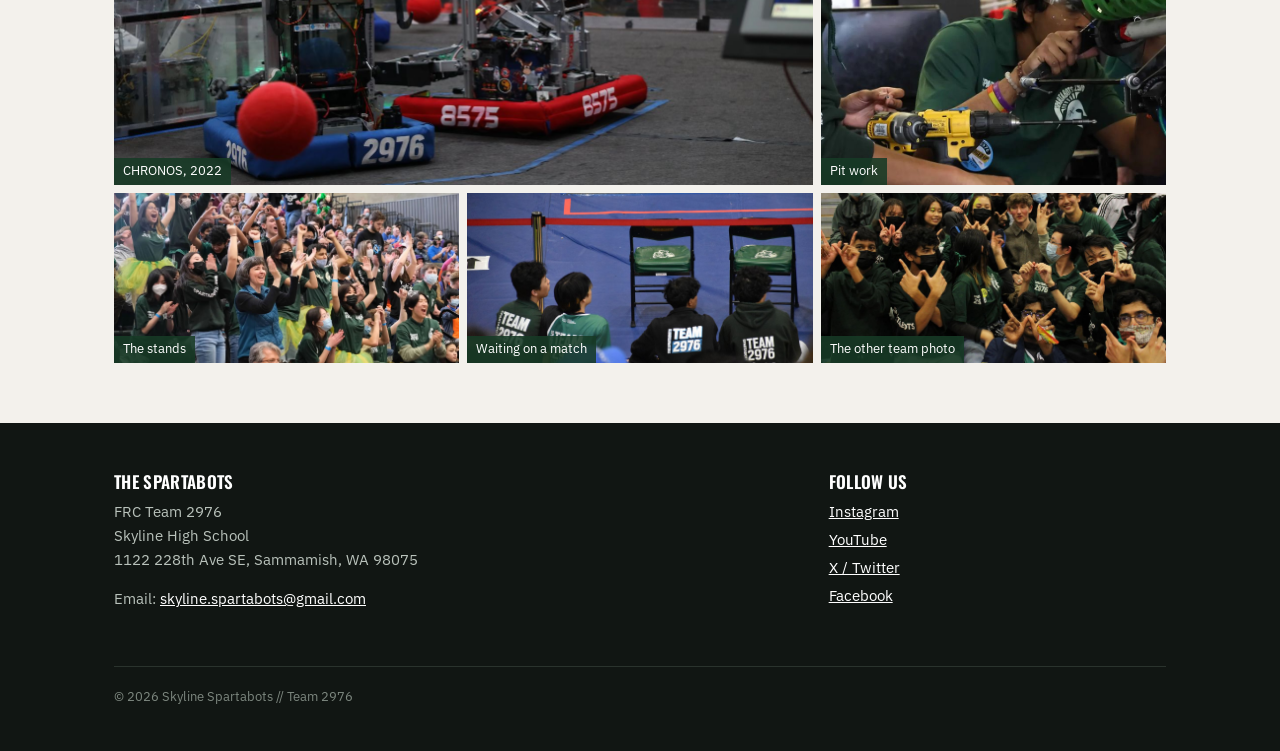
==== commit 5197cbd4: "self-host team video with the custom player" ====
--- a/index.html
+++ b/index.html
@@ -98,9 +98,10 @@
   <div class="wrap">
     <h2>18 Years of Engineering</h2>
     <div class="reel-box reveal">
-      <iframe src="https://www.youtube-nocookie.com/embed/35rB8QUqrbA?loop=1&amp;playlist=35rB8QUqrbA&amp;rel=0&amp;playsinline=1&amp;enablejsapi=1" title="2026 Robot Showcase - HADES | Team 2976" loading="lazy"
-              allow="accelerometer; autoplay; clipboard-write; encrypted-media; gyroscope; picture-in-picture; web-share"
-              referrerpolicy="strict-origin-when-cross-origin" allowfullscreen></iframe>
+      <video src="video/team-video.mp4" poster="video/team-video-poster.jpg" data-loop-from="0" playsinline preload="none"
+             tabindex="0" aria-label="Team video, click to pause or play" disableremoteplayback x-webkit-airplay="deny"></video>
+      <span class="paused-icon" aria-hidden="true"><i></i><i></i></span>
+      <button class="sound-btn" aria-pressed="true">Sound on</button>
     </div>
   </div>
 </section>
--- a/css/style.css
+++ b/css/style.css
@@ -178,10 +178,60 @@
 }
 .reel h2 { color: #fff; }
 .reel-box {
+  position: relative;
   aspect-ratio: 16 / 9;
   background: #000;
 }
-.reel iframe { width: 100%; height: 100%; border: 0; display: block; }
+.reel video { width: 100%; height: 100%; display: block; cursor: pointer; }
+.reel video:focus-visible { outline: 3px solid var(--mint); outline-offset: 3px; }
+
+/* shows while the video is paused. pointer-events off so clicks go to the video */
+.paused-icon {
+  position: absolute;
+  left: 50%;
+  top: 50%;
+  width: 84px;
+  height: 84px;
+  margin: -42px 0 0 -42px;
+  border-radius: 50%;
+  background: rgba(0,0,0,.6);
+  border: 2px solid rgba(255,255,255,.9);
+  display: flex;
+  align-items: center;
+  justify-content: center;
+  gap: 12px;
+  pointer-events: none;
+  opacity: 0;
+  transform: scale(.8);
+  transition: opacity .2s, transform .25s cubic-bezier(.3,1.4,.6,1);
+}
+.paused-icon i { width: 9px; height: 32px; background: #fff; border-radius: 2px; }
+.reel-box.paused .paused-icon { opacity: 1; transform: none; }
+.reel-box::before {
+  content: '';
+  position: absolute;
+  inset: 0;
+  background: rgba(0,0,0,.35);
+  opacity: 0;
+  pointer-events: none;
+  transition: opacity .2s;
+}
+.reel-box.paused::before { opacity: 1; }
+.sound-btn {
+  position: absolute;
+  right: 14px;
+  bottom: 14px;
+  background: rgba(0,0,0,.6);
+  color: #fff;
+  border: 1px solid rgba(255,255,255,.5);
+  font: 600 14px 'Oswald', sans-serif;
+  text-transform: uppercase;
+  letter-spacing: .05em;
+  padding: 9px 14px;
+  cursor: pointer;
+  transition: background .2s, color .2s;
+}
+.sound-btn:hover { background: var(--mint); color: var(--dark); }
 
 /* robot name ticker */
 
@@ -528,6 +578,9 @@
   .photos .b, .photos .c, .photos .d, .photos .e { grid-column: span 1; grid-row: span 1; }
   .ticker a { font-size: 44px; padding: 0 18px; }
   .reel { padding: 44px 0; }
+  .sound-btn { right: 8px; bottom: 8px; padding: 7px 11px; font-size: 13px; }
+  .paused-icon { width: 64px; height: 64px; margin: -32px 0 0 -32px; gap: 9px; }
+  .paused-icon i { width: 7px; height: 24px; }
   .tl-line { left: 6px; }
   .bot { grid-template-columns: 1fr; padding-left: 36px; padding-bottom: 46px; }
   .bot::before { left: -2px; top: 6px; }
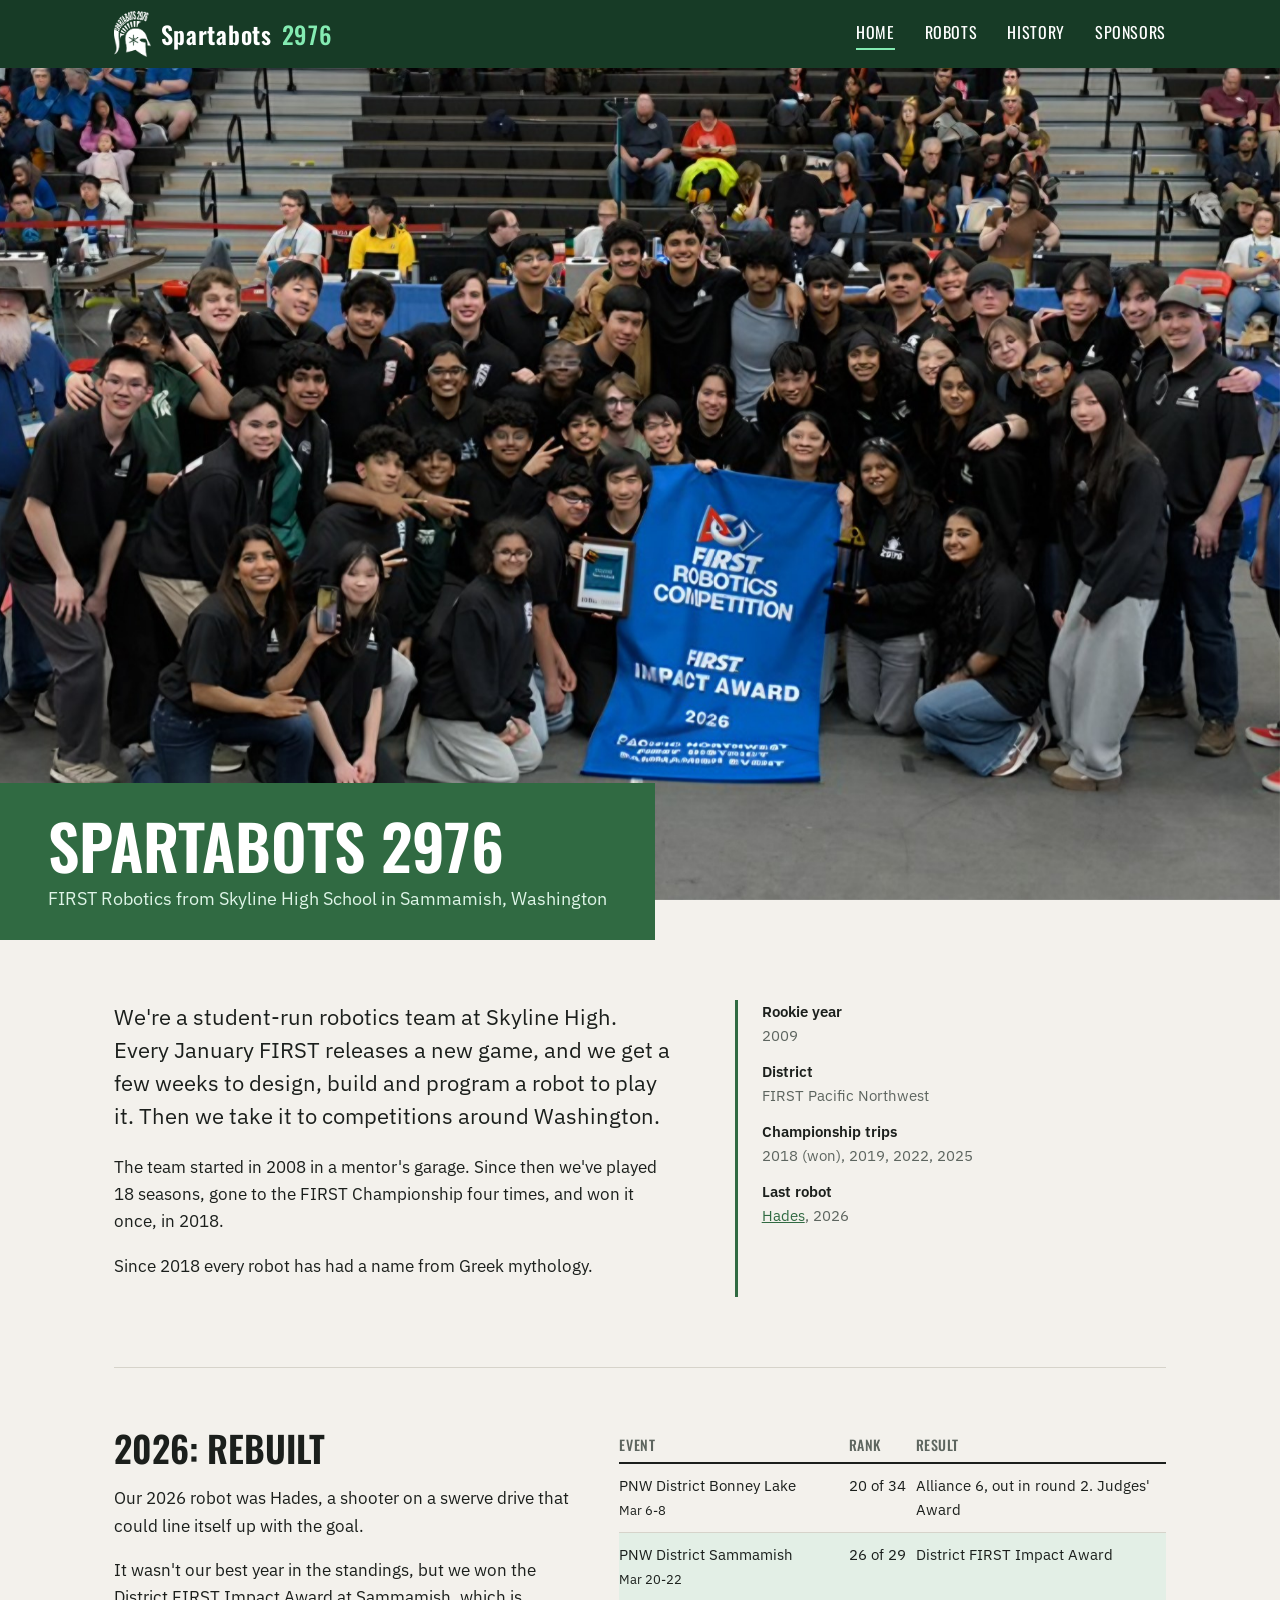
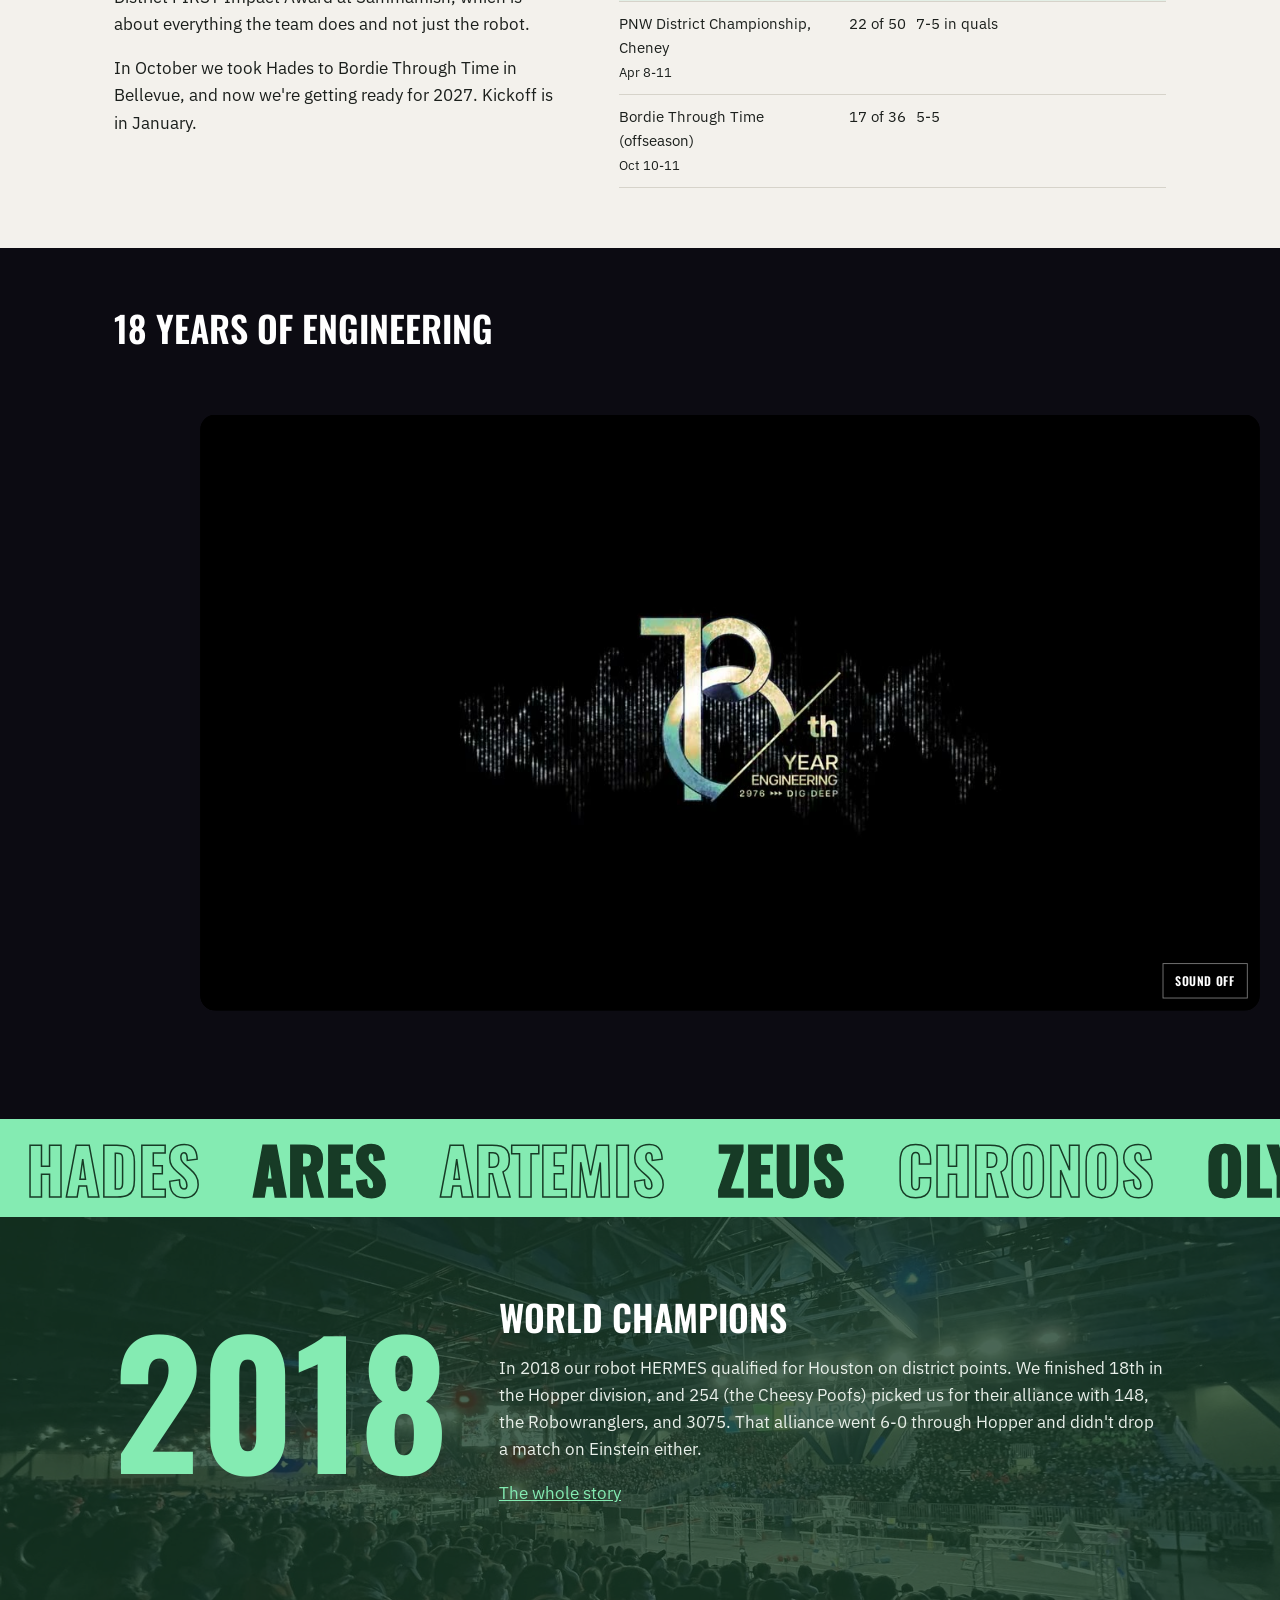
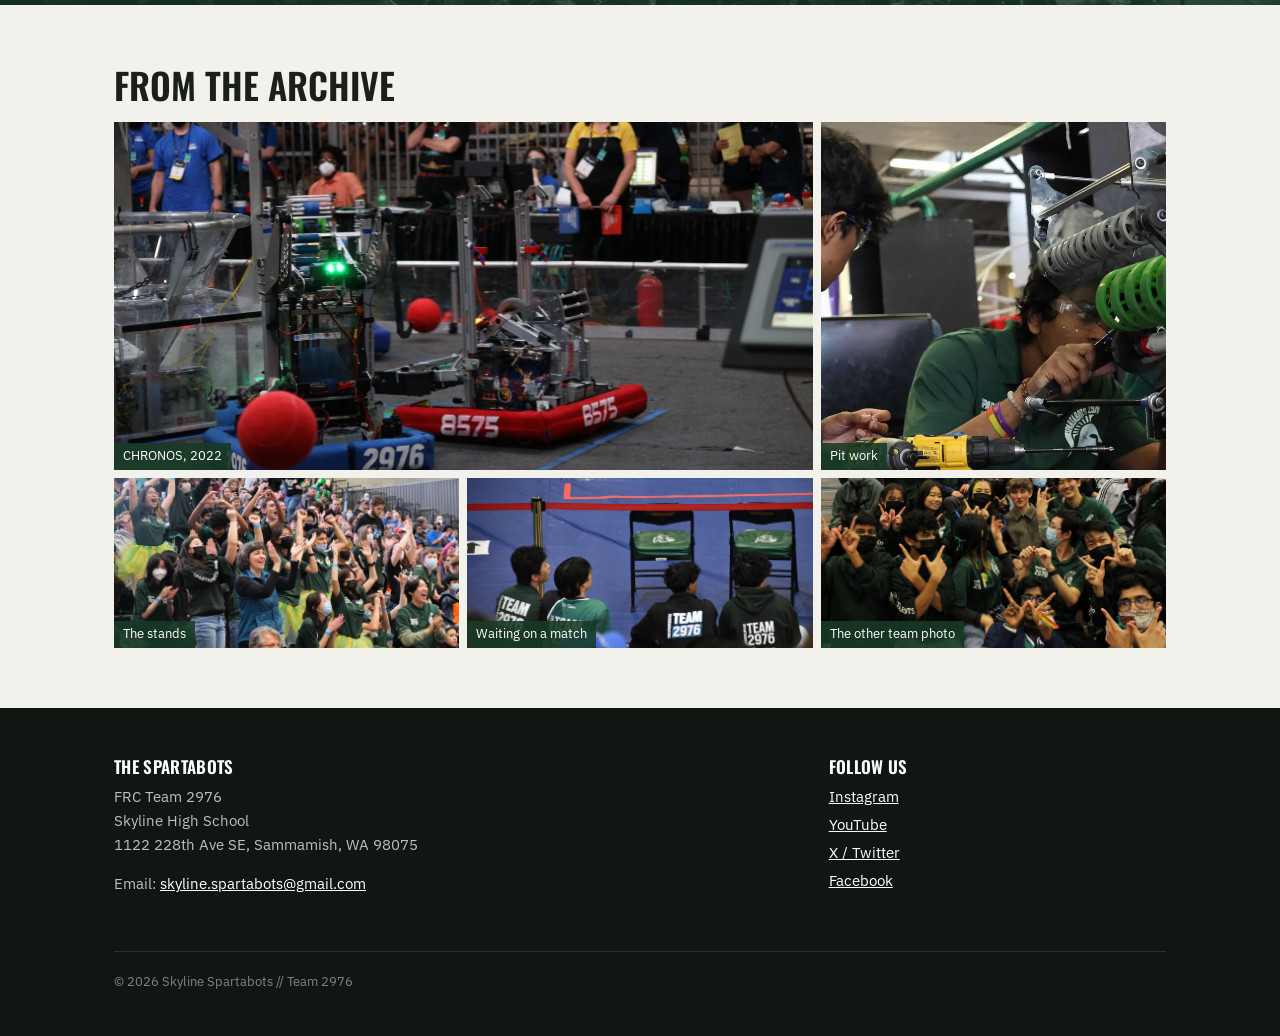
==== commit e212fc72: "scroll depth, full-screen hero, video cinema mode" ====
--- a/index.html
+++ b/index.html
@@ -114,8 +114,9 @@
 </div>
 
 <section class="champs">
+  <img class="champs-bg" src="img/champs-arena.jpg" alt="" data-depth=".2" loading="lazy">
   <div class="wrap">
-    <div class="year reveal">2018</div>
+    <div class="year reveal"><span data-depth="-.12" data-max="50">2018</span></div>
     <div class="reveal">
       <h2>World champions</h2>
       <p>In 2018 our robot HERMES qualified for Houston on district points. We finished 18th in the Hopper division, and 254 (the Cheesy Poofs) picked us for their alliance with 148, the Robowranglers, and 3075. That alliance went 6-0 through Hopper and didn't drop a match on Einstein either.</p>
@@ -128,11 +129,11 @@
   <section class="block" style="border-top:0">
     <h2>From the archive</h2>
     <div class="photos">
-      <figure class="a reveal"><img src="img/chronos-match.jpg" alt="CHRONOS on the field with a red cargo ball in front of it" loading="lazy"><figcaption>CHRONOS, 2022</figcaption></figure>
-      <figure class="b reveal"><img src="img/build.jpg" alt="A student wiring part of the robot in the pit" loading="lazy"><figcaption>Pit work</figcaption></figure>
-      <figure class="c reveal"><img src="img/stands.jpg" alt="Team members cheering in the stands" loading="lazy"><figcaption>The stands</figcaption></figure>
-      <figure class="d reveal"><img src="img/watching.jpg" alt="Students in Team 2976 jackets watching a match" loading="lazy"><figcaption>Waiting on a match</figcaption></figure>
-      <figure class="e reveal"><img src="img/silly.jpg" alt="Team members making hand signs at the camera" loading="lazy"><figcaption>The other team photo</figcaption></figure>
+      <figure class="a reveal"><img data-depth=".1" src="img/chronos-match.jpg" alt="CHRONOS on the field with a red cargo ball in front of it" loading="lazy"><figcaption>CHRONOS, 2022</figcaption></figure>
+      <figure class="b reveal"><img data-depth=".1" src="img/build.jpg" alt="A student wiring part of the robot in the pit" loading="lazy"><figcaption>Pit work</figcaption></figure>
+      <figure class="c reveal"><img data-depth=".1" src="img/stands.jpg" alt="Team members cheering in the stands" loading="lazy"><figcaption>The stands</figcaption></figure>
+      <figure class="d reveal"><img data-depth=".1" src="img/watching.jpg" alt="Students in Team 2976 jackets watching a match" loading="lazy"><figcaption>Waiting on a match</figcaption></figure>
+      <figure class="e reveal"><img data-depth=".1" src="img/silly.jpg" alt="Team members making hand signs at the camera" loading="lazy"><figcaption>The other team photo</figcaption></figure>
     </div>
   </section>
 </div>
--- a/css/style.css
+++ b/css/style.css
@@ -137,14 +137,21 @@
 /* home */
 
 .hero { position: relative; }
-.hero-pic { overflow: hidden; }
+.hero-pic {
+  position: relative;
+  overflow: hidden;
+  height: calc(100vh - 68px);
+  height: calc(100svh - 68px);
+  min-height: 480px;
+}
+/* taller than its frame so it can drift down as you scroll without showing an edge */
 .hero img {
   animation: settle 2s ease-out both;
+  position: absolute;
+  left: 0;
+  top: -10%;
   width: 100%;
-  height: 72vh;
-  height: 72svh;
-  min-height: 420px;
-  max-height: 760px;
+  height: 110%;
   object-fit: cover;
   object-position: center 40%;
 }
@@ -166,7 +173,7 @@
   animation: fade-in .6s .8s both;
 }
 
-@keyframes settle { from { transform: scale(1.08); } }
+@keyframes settle { from { scale: 1.08; } }
 @keyframes slide-in { from { transform: translateX(-60px); opacity: 0; } }
 @keyframes fade-in { from { opacity: 0; } }
 
@@ -176,12 +183,16 @@
   background: #0c0b12;
   padding: 60px 0;
 }
-.reel h2 { color: #fff; }
+.reel h2 { color: #fff; margin-bottom: 18px; }
 .reel-box {
   position: relative;
   aspect-ratio: 16 / 9;
   background: #000;
-}
+  width: min(1400px, calc(100vw - 48px), calc((100svh - 150px) * 16 / 9));
+  margin: 0 auto;
+  overflow: hidden;
+}
+.reel h2 { width: min(1400px, calc(100vw - 48px), calc((100svh - 150px) * 16 / 9)); margin-left: auto; margin-right: auto; }
 .reel video { width: 100%; height: 100%; display: block; cursor: pointer; }
 .reel video:focus-visible { outline: 3px solid var(--mint); outline-offset: 3px; }
 
@@ -327,6 +338,19 @@
   gap: 50px;
   align-items: center;
 }
+.champs { position: relative; overflow: hidden; }
+.champs .wrap { position: relative; }
+.champs-bg {
+  position: absolute;
+  left: 0;
+  top: -15%;
+  width: 100%;
+  height: 130%;
+  object-fit: cover;
+  opacity: .22;
+  filter: grayscale(.4);
+}
+.champs .year span { display: inline-block; }
 .champs .year {
   font-family: 'Oswald', sans-serif;
   font-weight: 700;
@@ -344,7 +368,15 @@
   gap: 8px;
 }
 .photos figure { margin: 0; position: relative; overflow: hidden; }
-.photos img { width: 100%; height: 100%; object-fit: cover; transition: transform .6s; }
+.photos img {
+  position: absolute;
+  left: 0;
+  top: -8%;
+  width: 100%;
+  height: 116%;
+  object-fit: cover;
+  transition: transform .6s;
+}
 .photos figcaption {
   position: absolute;
   left: 0;
@@ -444,8 +476,8 @@
   font-weight: 600;
   font-size: 15px;
 }
-.bot-pic { overflow: hidden; max-width: 560px; }
-.bot-pic img { width: 100%; height: 300px; object-fit: cover; background: #111; transition: transform .6s; }
+.bot-pic { position: relative; overflow: hidden; max-width: 560px; height: 300px; background: #111; }
+.bot-pic img { position: absolute; left: 0; top: -8%; width: 100%; height: 116%; object-fit: cover; transition: transform .6s; }
 /* clip the img, not .bot-pic. intersection observer counts clip-path, so a fully clipped box never shows up as visible */
 .js .bot-pic img { clip-path: inset(0 100% 0 0); transition: clip-path 1s .25s cubic-bezier(.7,0,.2,1), transform .6s; }
 .js .bot-pic.seen img { clip-path: inset(0); }
@@ -568,7 +600,7 @@
   h1 { font-size: 42px; }
   .hero .tag h1 { font-size: 40px; }
   .hero .tag { position: static; padding: 22px 24px; max-width: none; }
-  .hero img { height: auto; min-height: 0; max-height: none; }
+  .hero-pic { height: auto; min-height: 0; aspect-ratio: 2192 / 1302; }
   .intro, .season, .sponsor-cols { grid-template-columns: 1fr; gap: 30px; }
   .intro { padding: 40px 0; }
   .champs .wrap { grid-template-columns: 1fr; gap: 10px; }
@@ -587,7 +619,7 @@
   .bot-year { font-size: 22px; }
   .bot-body { padding-left: 0; }
   .bot h2 { font-size: 38px; }
-  .bot-pic img { height: 220px; }
+  .bot-pic { height: 220px; }
   .logos { grid-template-columns: repeat(3, 1fr); }
   .logos.big { grid-template-columns: 1fr 1fr; }
   .logos li { height: 90px; padding: 14px; }
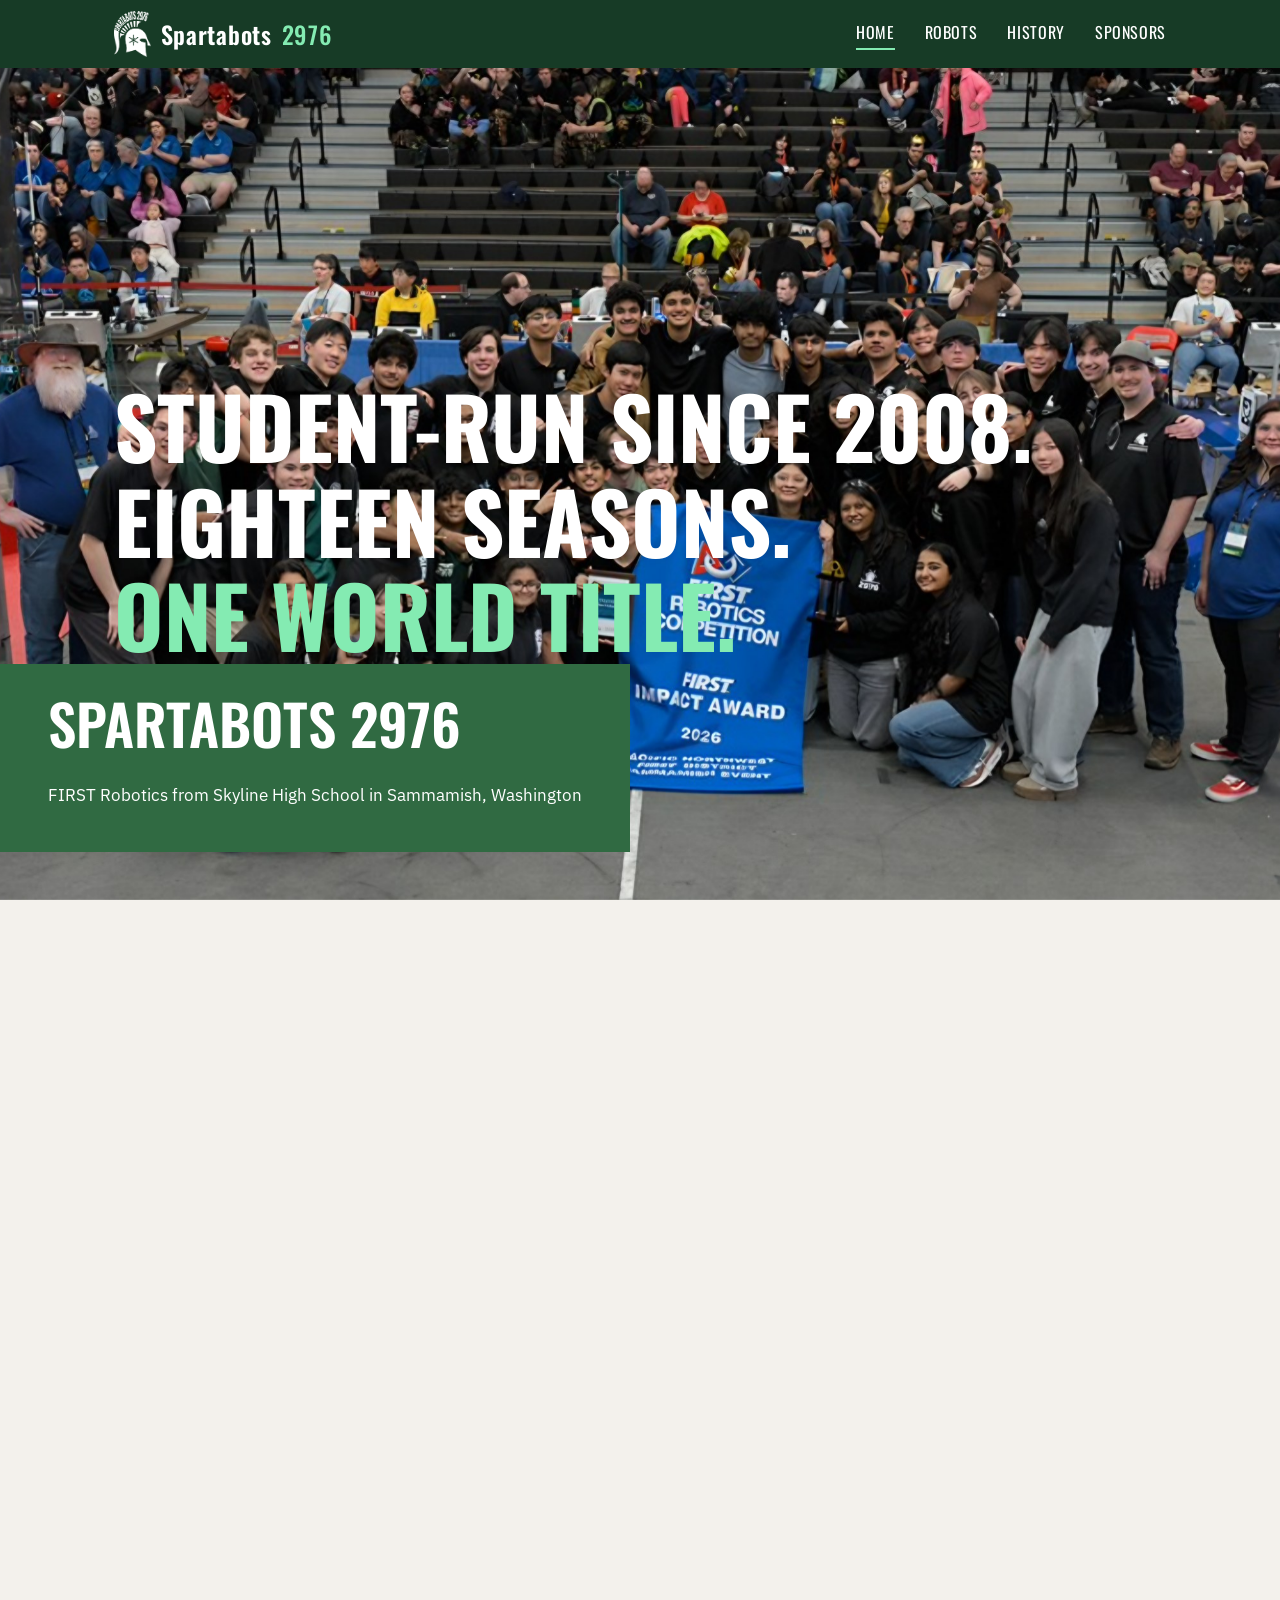
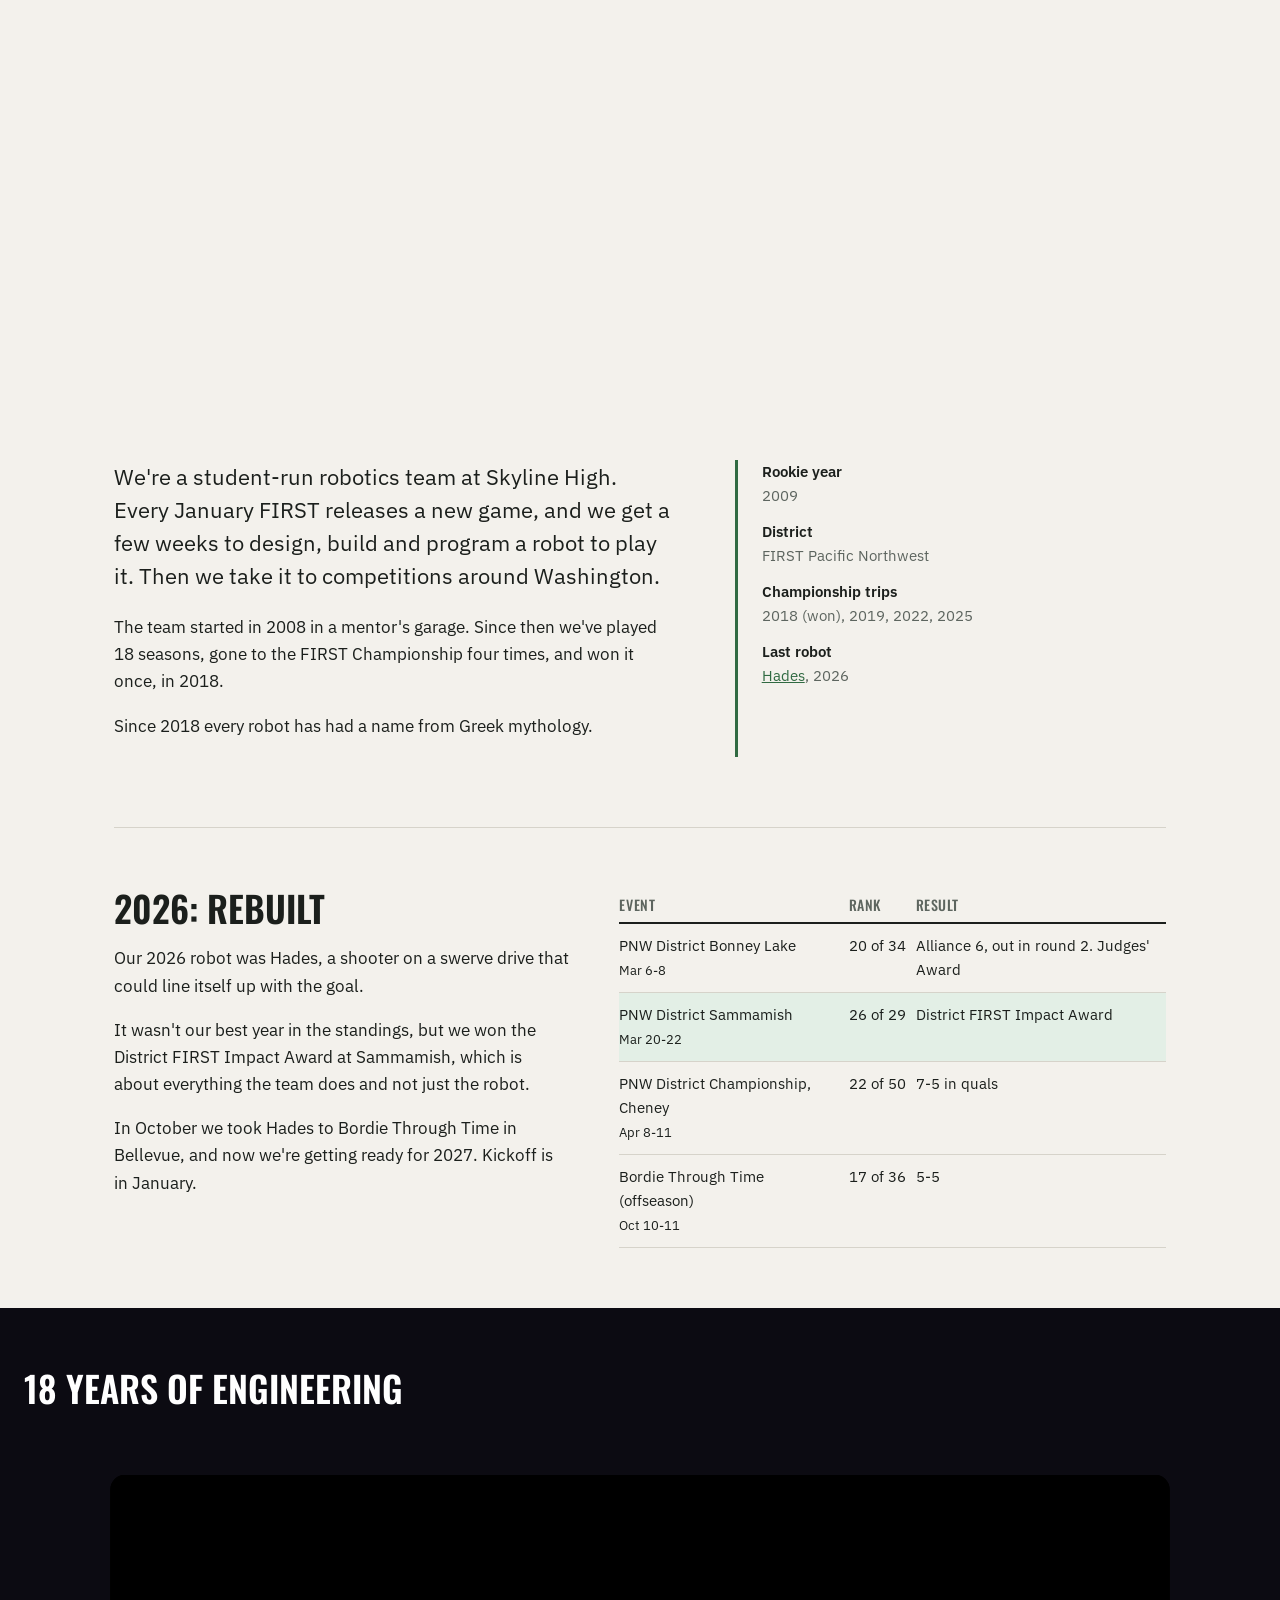
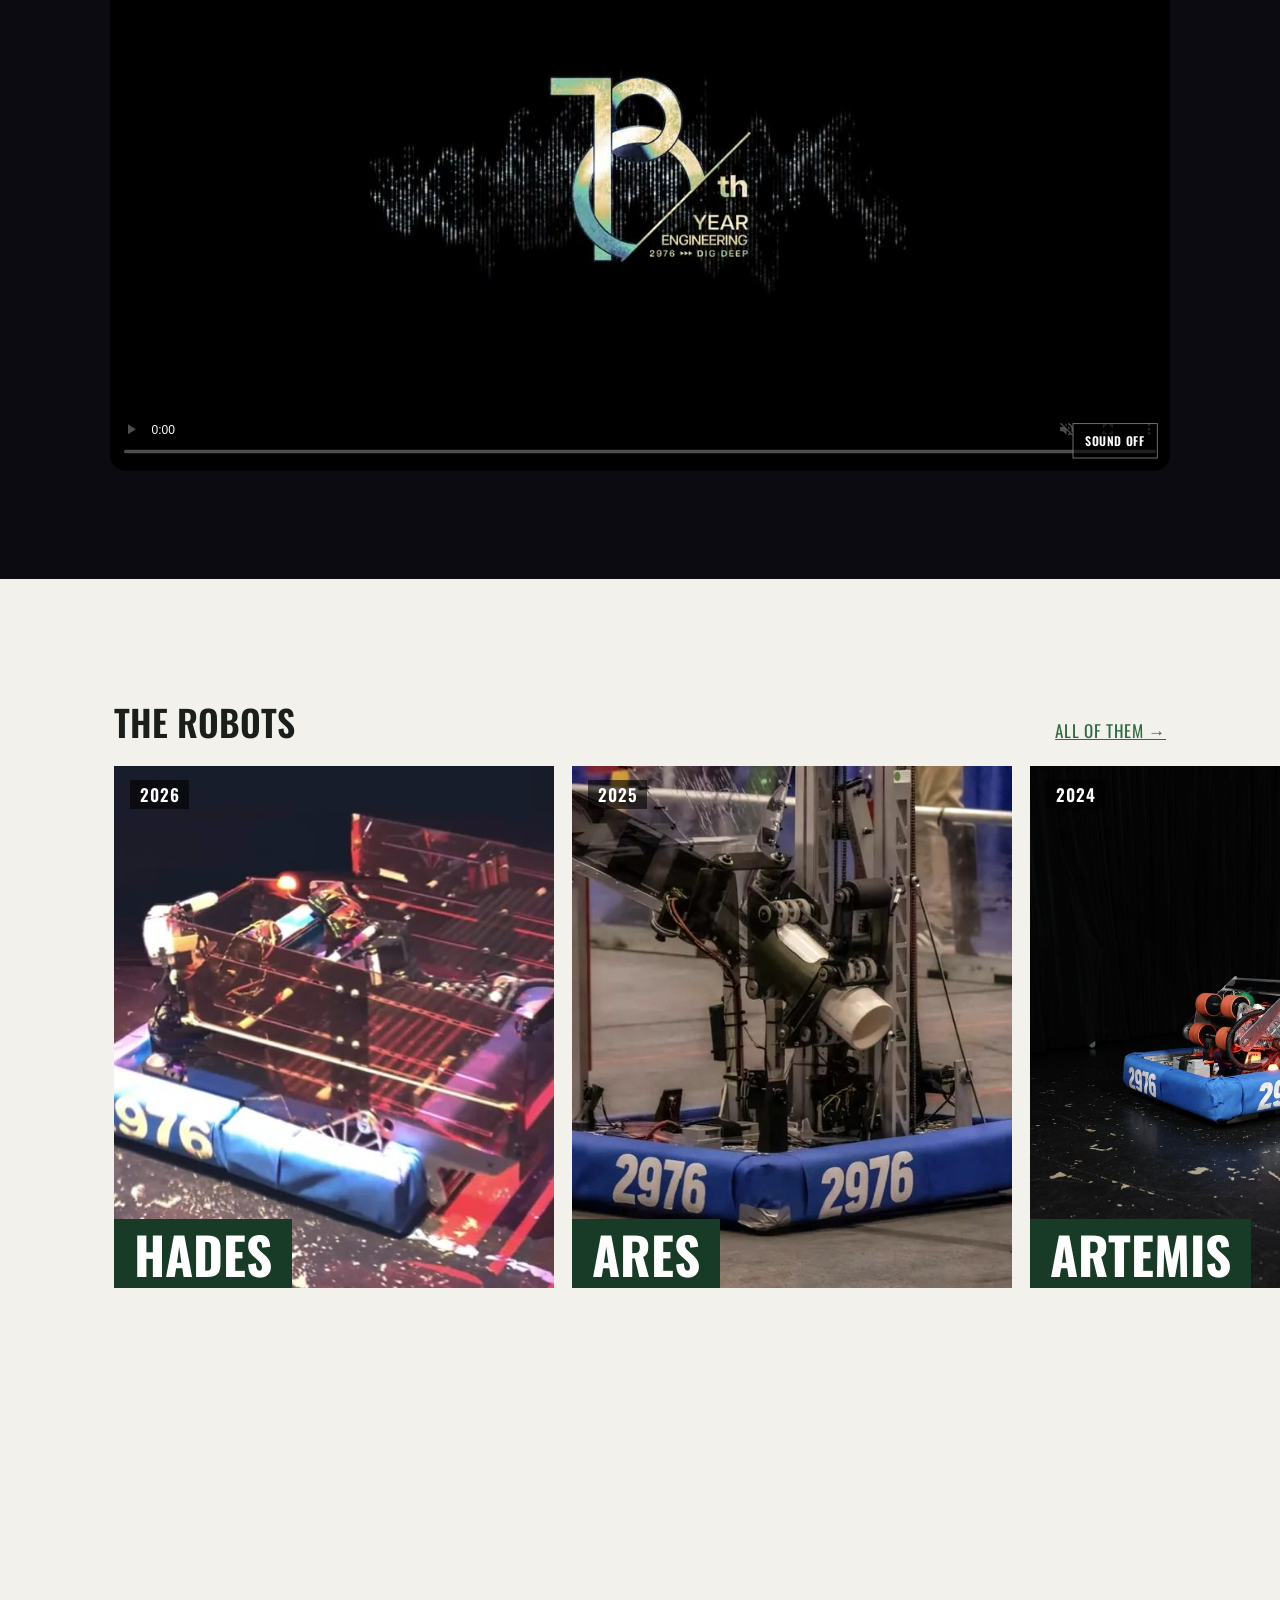
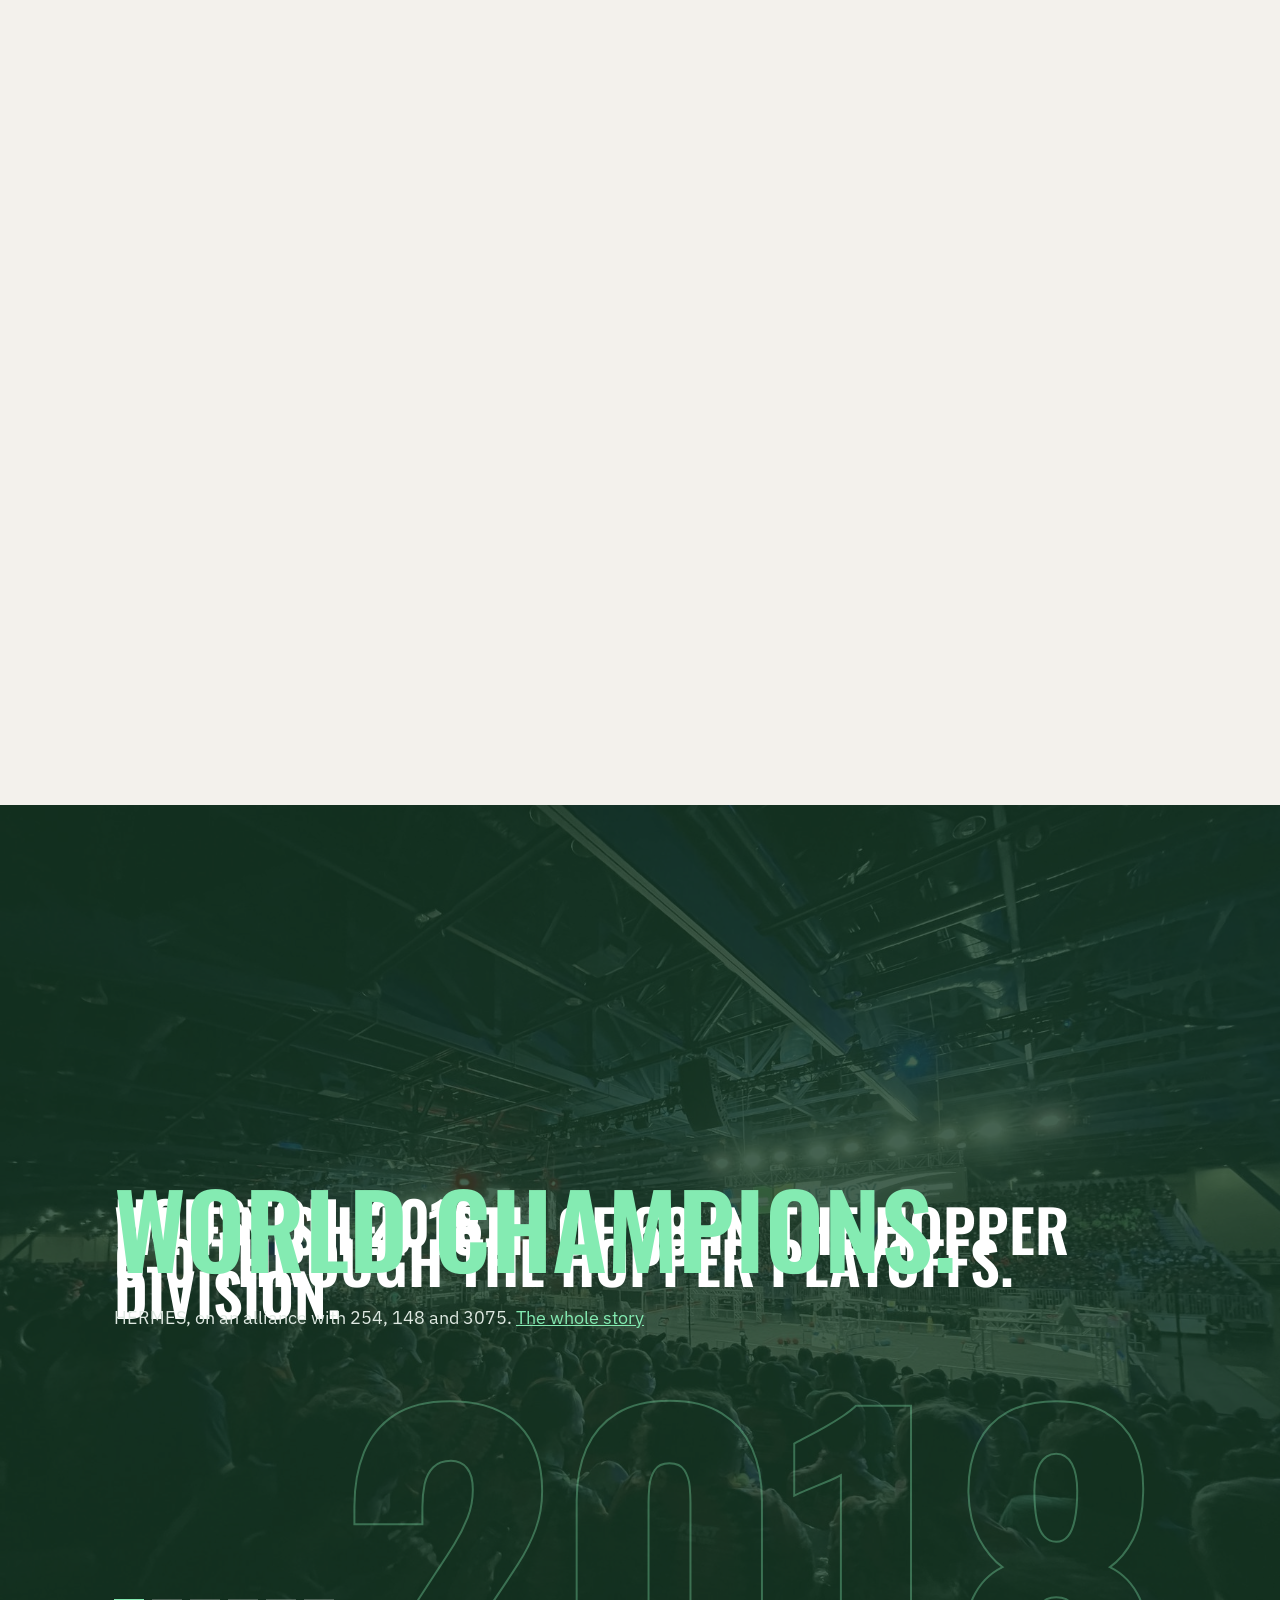
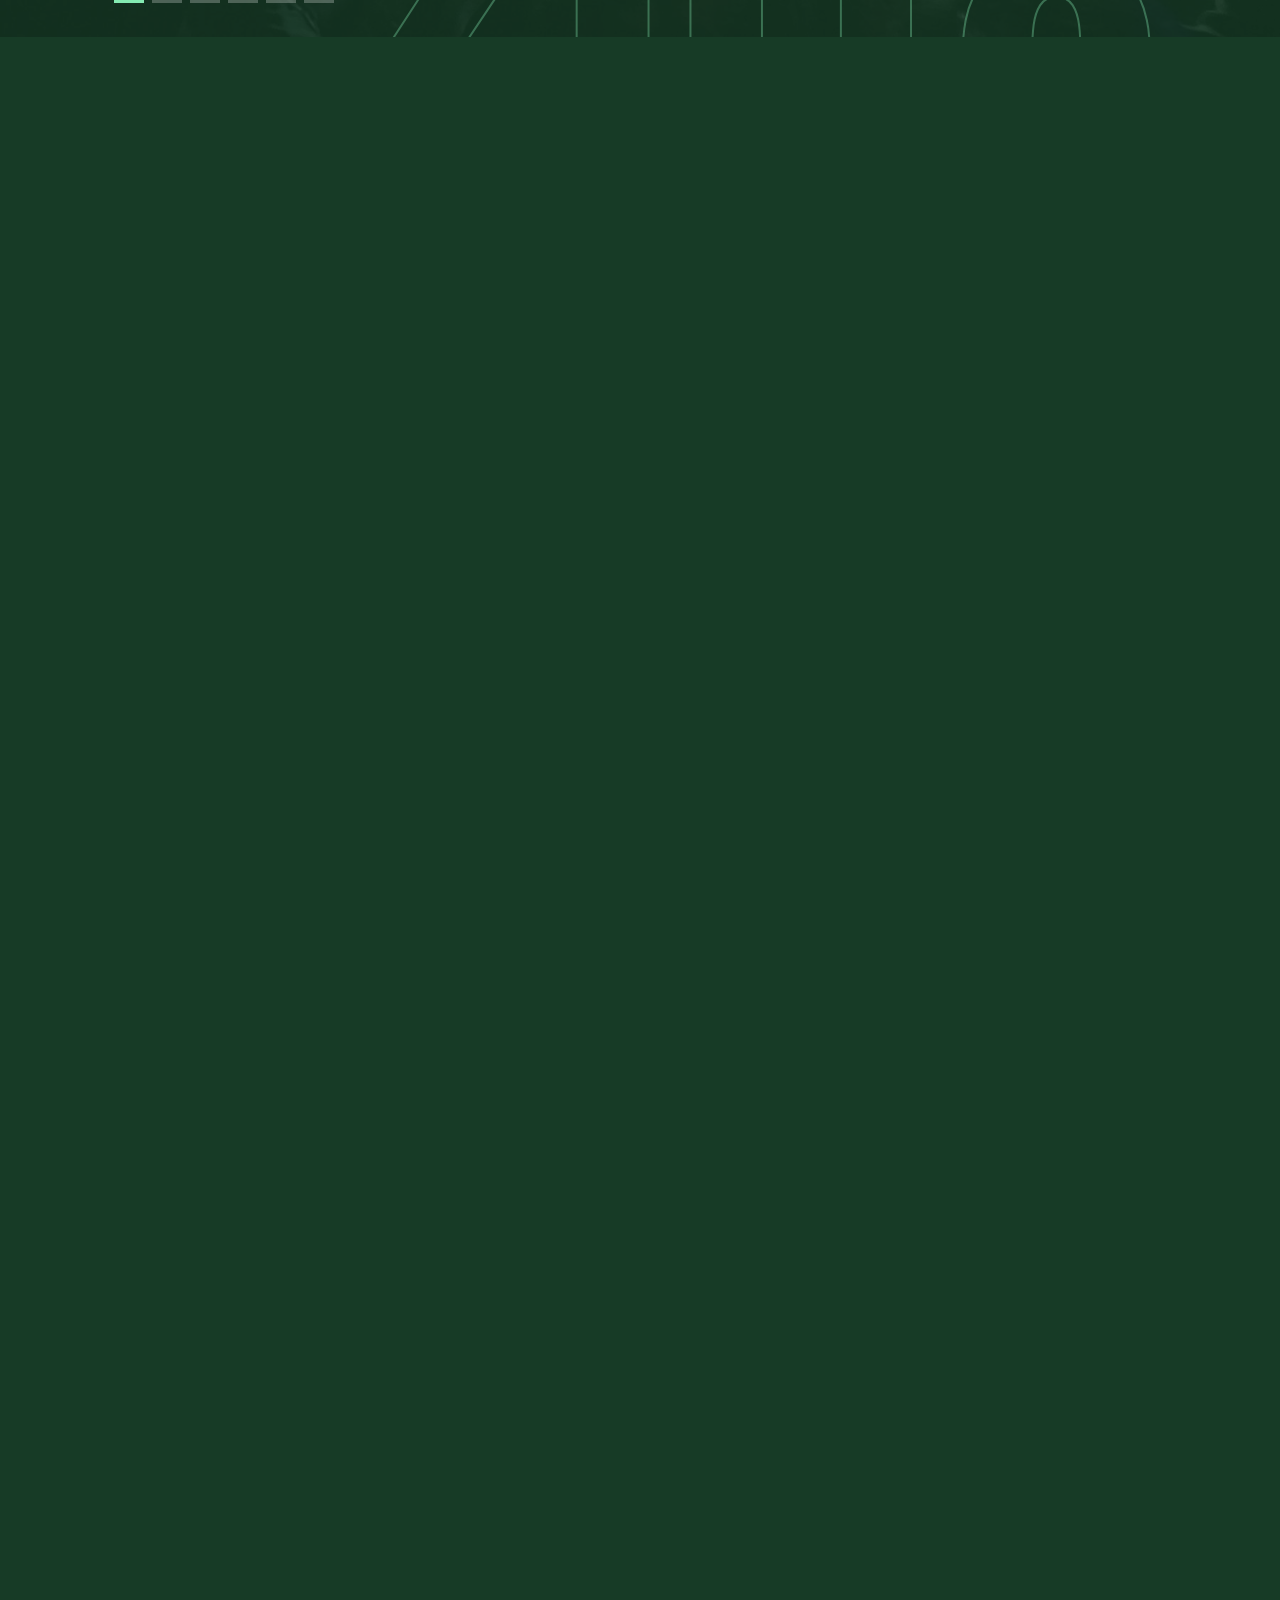
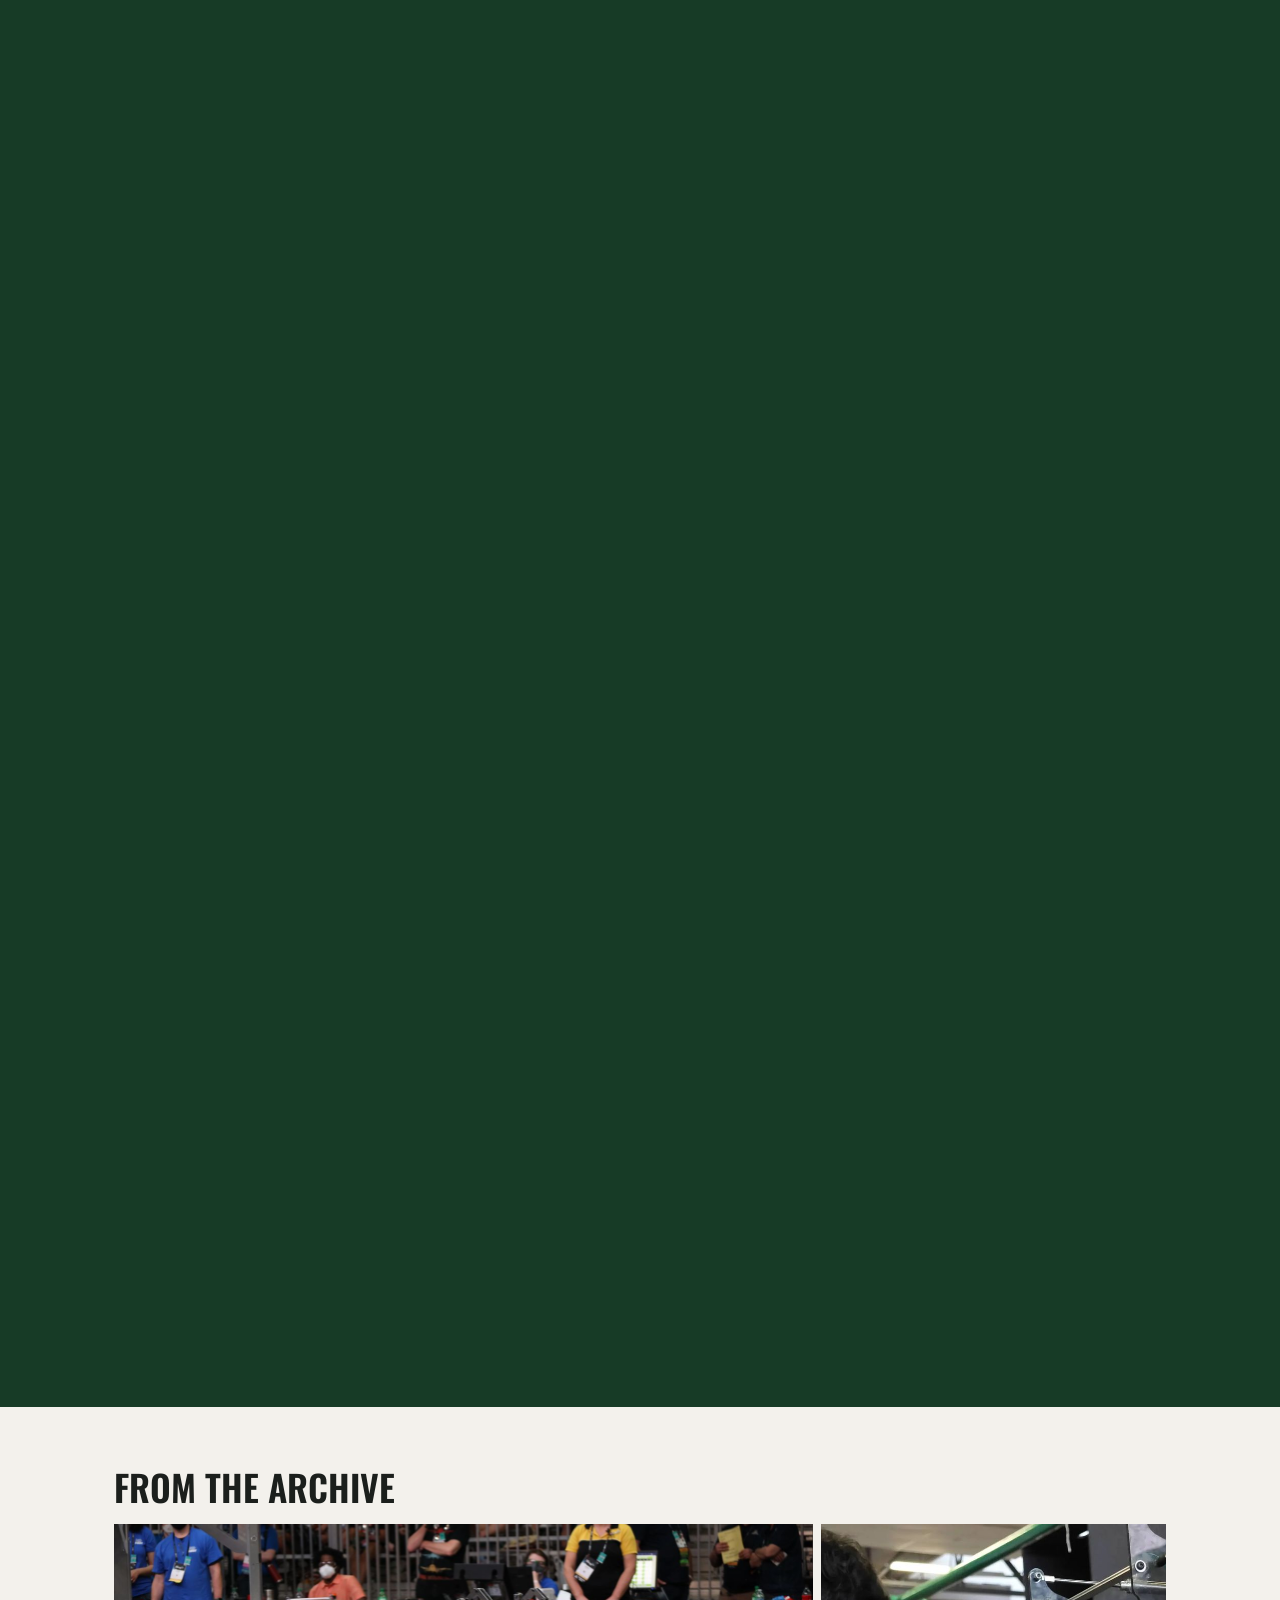
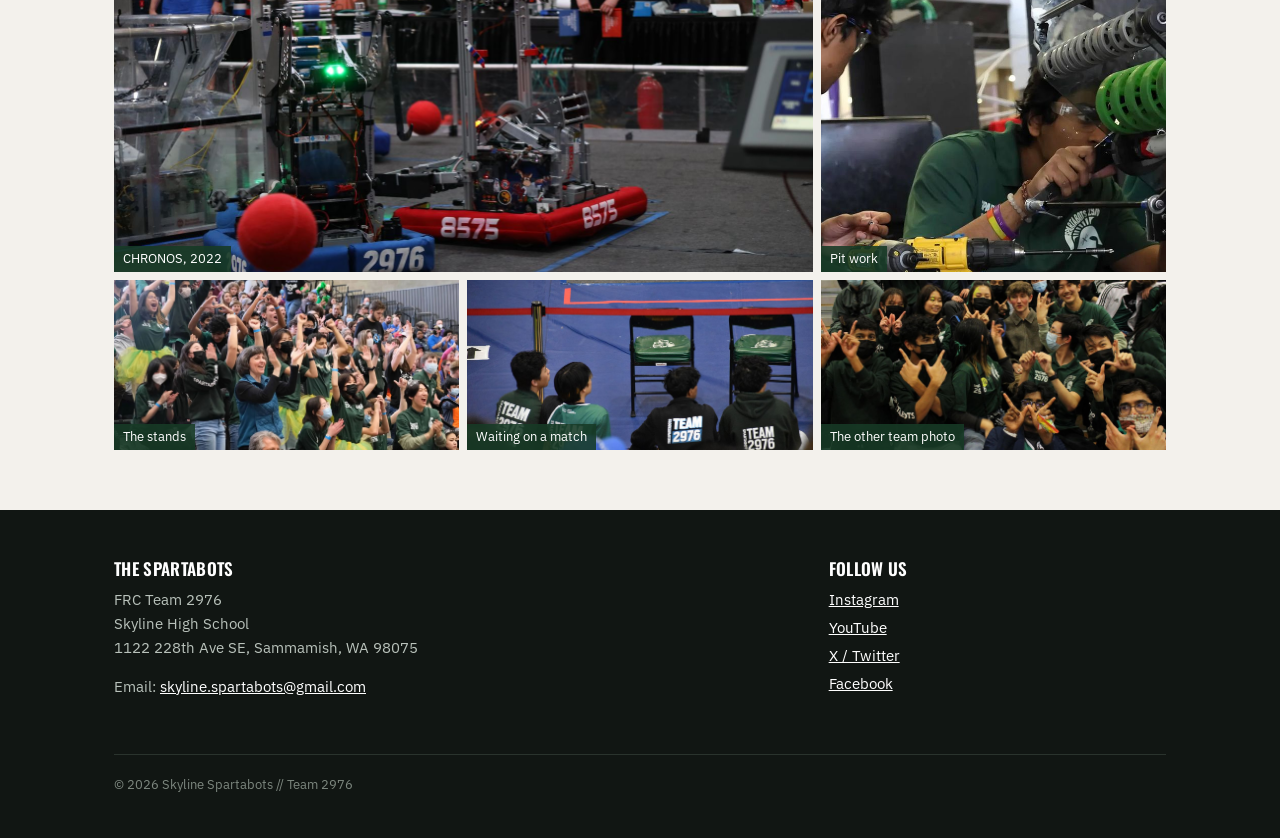
==== commit 13914c29: "pinned home page story, robot lineup, page fades" ====
--- a/index.html
+++ b/index.html
@@ -24,12 +24,19 @@
   </div>
 </header>
 
+<div class="hero-stage">
 <div class="hero">
   <div class="hero-pic"><img src="img/team-2026.jpg" alt="The Spartabots with their 2026 FIRST Impact Award banner at the Sammamish event"></div>
+  <div class="hero-lines" aria-hidden="true">
+    <p style="--at: .2">Student-run since 2008.</p>
+    <p style="--at: .4">Eighteen seasons.</p>
+    <p style="--at: .6"><span>One world title.</span></p>
+  </div>
   <div class="tag">
     <h1>Spartabots 2976</h1>
     <p>FIRST Robotics from Skyline High School in Sammamish, Washington</p>
   </div>
+</div>
 </div>
 
 <div class="wrap">
@@ -106,22 +113,41 @@
   </div>
 </section>
 
-<div class="ticker">
-  <div class="ticker-track">
-    <a href="robots.html#hades">Hades</a><a href="robots.html#ares">Ares</a><a href="robots.html#artemis">Artemis</a><a href="robots.html#zeus">Zeus</a><a href="robots.html#chronos">Chronos</a><a href="robots.html#olympus">Olympus</a><a href="robots.html#khaos">Khaos</a><a href="robots.html#hermes">Hermes</a>
-    <span aria-hidden="true" style="display:contents"><a tabindex="-1" href="robots.html#hades">Hades</a><a tabindex="-1" href="robots.html#ares">Ares</a><a tabindex="-1" href="robots.html#artemis">Artemis</a><a tabindex="-1" href="robots.html#zeus">Zeus</a><a tabindex="-1" href="robots.html#chronos">Chronos</a><a tabindex="-1" href="robots.html#olympus">Olympus</a><a tabindex="-1" href="robots.html#khaos">Khaos</a><a tabindex="-1" href="robots.html#hermes">Hermes</a></span>
+<section class="lineup">
+  <div class="lineup-pin">
+    <div class="wrap lineup-head">
+      <h2>The robots</h2>
+      <a href="robots.html">All of them &rarr;</a>
+    </div>
+    <div class="lineup-track">
+      <a class="card" href="robots.html#hades"><img src="img/hades.jpg" alt="" loading="lazy"><span class="card-year">2026</span><span class="card-name">Hades</span></a>
+      <a class="card" href="robots.html#ares"><img src="img/ares.jpg" alt="" loading="lazy"><span class="card-year">2025</span><span class="card-name">Ares</span></a>
+      <a class="card" href="robots.html#artemis"><img src="img/artemis.jpg" alt="" loading="lazy"><span class="card-year">2024</span><span class="card-name">Artemis</span></a>
+      <a class="card" href="robots.html#zeus"><img src="img/zeus.jpg" alt="" loading="lazy"><span class="card-year">2023</span><span class="card-name">Zeus</span></a>
+      <a class="card" href="robots.html#chronos"><img src="img/chronos.jpg" alt="" loading="lazy"><span class="card-year">2022</span><span class="card-name">Chronos</span></a>
+      <a class="card" href="robots.html#olympus"><img src="img/olympus.jpg" alt="" loading="lazy"><span class="card-year">2020</span><span class="card-name">Olympus</span></a>
+      <a class="card" href="robots.html#khaos"><img src="img/khaos.jpg" alt="" loading="lazy"><span class="card-year">2019</span><span class="card-name">Khaos</span></a>
+      <a class="card" href="robots.html#hermes"><img src="img/hermes.jpg" alt="" loading="lazy"><span class="card-year">2018</span><span class="card-name">Hermes</span></a>
+    </div>
   </div>
-</div>
+</section>
 
-<section class="champs">
-  <img class="champs-bg" src="img/champs-arena.jpg" alt="" data-depth=".2" loading="lazy">
-  <div class="wrap">
-    <div class="year reveal"><span data-depth="-.12" data-max="50">2018</span></div>
-    <div class="reveal">
-      <h2>World champions</h2>
-      <p>In 2018 our robot HERMES qualified for Houston on district points. We finished 18th in the Hopper division, and 254 (the Cheesy Poofs) picked us for their alliance with 148, the Robowranglers, and 3075. That alliance went 6-0 through Hopper and didn't drop a match on Einstein either.</p>
-      <p><a href="history.html#y2018">The whole story</a></p>
+<section class="story">
+  <div class="story-pin">
+    <img class="story-bg" src="img/champs-arena.jpg" alt="" loading="lazy">
+    <div class="story-year" aria-hidden="true">2018</div>
+    <div class="wrap story-steps">
+      <p class="step">Houston, 2018.</p>
+      <p class="step">We finished 18th of 68 in the Hopper division.</p>
+      <p class="step">Then 254 picked us.</p>
+      <p class="step">6-0 through the Hopper playoffs.</p>
+      <p class="step">Undefeated on Einstein.</p>
+      <div class="step">
+        <h2>World champions.</h2>
+        <p>HERMES, on an alliance with 254, 148 and 3075. <a href="history.html#y2018">The whole story</a></p>
+      </div>
     </div>
+    <ol class="story-ticks" aria-hidden="true"><li></li><li></li><li></li><li></li><li></li><li></li></ol>
   </div>
 </section>
 
--- a/css/style.css
+++ b/css/style.css
@@ -25,6 +25,14 @@
   html { scrollbar-color: var(--green) var(--paper); }
 }
 
+/* page to page cross-fade (chrome/edge/safari 18+, others just navigate) */
+@view-transition { navigation: auto; }
+.top { view-transition-name: site-top; }
+::view-transition-old(root) { animation: .2s ease-in both vt-out; }
+::view-transition-new(root) { animation: .35s ease-out both vt-in; }
+@keyframes vt-out { to { opacity: 0; } }
+@keyframes vt-in { from { opacity: 0; translate: 0 16px; } }
+
 /* sticky header covers anchor targets otherwise */
 :target { scroll-margin-top: 80px; }
 
@@ -134,9 +142,10 @@
   cursor: pointer;
 }
 
-/* home */
-
-.hero { position: relative; }
+/* home. by default this is a normal hero; with .pin (added by main.js unless you
+   prefer reduced motion) the first screen stays put while the photo zooms and darkens */
+
+.hero { position: relative; overflow: clip; }
 .hero-pic {
   position: relative;
   overflow: hidden;
@@ -144,37 +153,61 @@
   height: calc(100svh - 68px);
   min-height: 480px;
 }
-/* taller than its frame so it can drift down as you scroll without showing an edge */
+.hero-pic::after {
+  content: '';
+  position: absolute;
+  inset: 0;
+  background: #0b0d0c;
+  opacity: calc(var(--p, 0) * .72);
+}
 .hero img {
-  animation: settle 2s ease-out both;
-  position: absolute;
-  left: 0;
-  top: -10%;
+  position: absolute;
+  inset: 0;
   width: 100%;
-  height: 110%;
+  height: 100%;
   object-fit: cover;
   object-position: center 40%;
+  scale: calc(1 + var(--p, 0) * .14);
+  animation: fade-in 1s both;
 }
 .hero .tag {
   position: absolute;
   left: 0;
-  bottom: -40px;
+  bottom: 48px;
   background: var(--green);
   color: #fff;
   padding: 28px 48px 26px;
   max-width: calc(100% - 24px);
   animation: slide-in .7s .3s ease-out both;
-}
-.hero .tag h1 { margin: 0; font-size: 62px; }
-.hero .tag p {
-  margin: 6px 0 0;
-  font-size: 18px;
-  color: #dff5e8;
-  animation: fade-in .6s .8s both;
-}
-
-@keyframes settle { from { scale: 1.08; } }
-@keyframes slide-in { from { transform: translateX(-60px); opacity: 0; } }
+  opacity: clamp(0, 1 - var(--p, 0) * 5, 1);
+  translate: calc(var(--p, 0) * -140px) 0;
+}
+.hero-lines { display: none; }
+
+.pin .hero-stage {
+  height: calc(100vh - 68px + 120vh);
+  height: calc(100svh - 68px + 120svh);
+}
+.pin .hero { position: sticky; top: 68px; }
+.pin .hero-lines {
+  position: absolute;
+  inset: 0;
+  display: flex;
+  flex-direction: column;
+  justify-content: center;
+  padding: 0 max(24px, calc((100vw - 1100px) / 2 + 24px));
+  pointer-events: none;
+}
+.hero-lines p {
+  margin: 0 0 .1em;
+  color: #fff;
+  font: 700 clamp(38px, 6.6vw, 96px)/1.02 'Oswald', sans-serif;
+  text-transform: uppercase;
+  opacity: clamp(0, (var(--p, 0) - var(--at)) * 7, 1);
+  translate: 0 calc((1 - clamp(0, (var(--p, 0) - var(--at)) * 7, 1)) * 40px);
+}
+.hero-lines span { color: var(--mint); }
+@keyframes slide-in { from { transform: translateX(-105%); } }
 @keyframes fade-in { from { opacity: 0; } }
 
 /* home page video */
@@ -184,6 +217,8 @@
   padding: 60px 0;
 }
 .reel h2 { color: #fff; margin-bottom: 18px; }
+/* the video is wider than the text column, so this section's wrap spans the page */
+.reel .wrap { max-width: none; }
 .reel-box {
   position: relative;
   aspect-ratio: 16 / 9;
@@ -244,41 +279,65 @@
 }
 .sound-btn:hover { background: var(--mint); color: var(--dark); }
 
-/* robot name ticker */
-
-.ticker {
+/* robot lineup. a swipeable row by default; with .pin, scrolling down slides it sideways */
+
+.lineup { position: relative; padding: 60px 0; }
+.lineup-pin { display: flex; flex-direction: column; justify-content: center; gap: 22px; }
+.lineup-head { display: flex; justify-content: space-between; align-items: baseline; width: 100%; }
+.lineup-head h2 { margin: 0; }
+.lineup-head a { font-family: 'Oswald', sans-serif; text-transform: uppercase; letter-spacing: .04em; }
+.lineup-track {
+  display: flex;
+  gap: 18px;
+  overflow-x: auto;
+  padding: 0 max(24px, calc((100vw - 1100px) / 2 + 24px)) 12px;
+}
+.card {
+  position: relative;
+  flex: 0 0 auto;
+  width: min(440px, 72vw);
+  height: min(58vh, 540px);
   overflow: hidden;
-  background: var(--mint);
-  padding: 14px 0;
-}
-.ticker-track {
-  display: flex;
-  width: max-content;
-  animation: ticker 45s linear infinite;
-}
-.ticker:hover .ticker-track,
-.ticker:focus-within .ticker-track { animation-play-state: paused; }
-.ticker a {
-  font-family: 'Oswald', sans-serif;
-  font-weight: 700;
-  font-size: 64px;
-  line-height: 1.1;
-  text-transform: uppercase;
+  background: #111;
+  color: #fff;
   text-decoration: none;
-  padding: 0 26px;
-  color: transparent;
-  -webkit-text-stroke: 1.5px var(--dark);
-  transition: color .2s;
-}
-.ticker a:nth-child(even),
-.ticker a:hover { color: var(--dark); }
-@keyframes ticker { to { transform: translateX(-50%); } }
+}
+.card img { width: 100%; height: 100%; object-fit: cover; transition: transform .6s; }
+.card-year {
+  position: absolute;
+  left: 16px;
+  top: 14px;
+  background: rgba(0,0,0,.6);
+  padding: 2px 10px;
+  font: 600 17px 'Oswald', sans-serif;
+  letter-spacing: .05em;
+}
+.card-name {
+  position: absolute;
+  left: 0;
+  bottom: 0;
+  background: var(--dark);
+  padding: 10px 20px 8px;
+  font: 700 clamp(32px, 4vw, 54px)/1 'Oswald', sans-serif;
+  text-transform: uppercase;
+  transition: background .25s, color .25s;
+}
+
+.pin .lineup { padding: 0; }
+.pin .lineup-pin {
+  position: sticky;
+  top: 68px;
+  height: calc(100vh - 68px);
+  height: calc(100svh - 68px);
+  overflow: hidden;
+}
+.pin .lineup-track { overflow: visible; width: max-content; padding-bottom: 0; }
 
 .intro {
   display: grid;
   grid-template-columns: 1.3fr 1fr;
   gap: 60px;
-  padding: 100px 0 70px;
+  padding: 80px 0 70px;
 }
 .intro .lead { font-size: 22px; line-height: 1.5; }
 .intro aside {
@@ -327,39 +386,76 @@
 .results td.num { white-space: nowrap; }
 .results tr.big td { background: #e3efe6; }
 
-.champs {
-  background: var(--dark);
-  color: #e8efe9;
-  padding: 80px 0;
-}
-.champs .wrap {
-  display: grid;
-  grid-template-columns: auto 1fr;
-  gap: 50px;
+/* 2018 story. by default every line just shows; with .pin the section holds still
+   and each stretch of scrolling brings in the next line */
+
+.story { background: var(--dark); color: #e8efe9; }
+.story-pin { position: relative; overflow: hidden; padding: 80px 0; }
+.story-bg {
+  position: absolute;
+  inset: 0;
+  width: 100%;
+  height: 100%;
+  object-fit: cover;
+  opacity: .2;
+  filter: grayscale(.4);
+  scale: calc(1 + var(--p, 0) * .25);
+}
+.story-year {
+  position: absolute;
+  right: max(24px, calc((100vw - 1100px) / 2 + 24px));
+  bottom: -.14em;
+  font: 700 min(36vw, 420px)/1 'Oswald', sans-serif;
+  color: transparent;
+  -webkit-text-stroke: 2px rgba(132,235,178,.35);
+  pointer-events: none;
+  translate: 0 calc((.5 - var(--p, 0)) * 140px);
+}
+.story-steps { position: relative; }
+.step {
+  margin: 0 0 .4em;
+  color: #fff;
+  font: 600 clamp(30px, 4.6vw, 64px)/1.08 'Oswald', sans-serif;
+  text-transform: uppercase;
+}
+.step h2 { margin: 0 0 .2em; color: var(--mint); font-size: clamp(48px, 8vw, 120px); }
+.step p { max-width: 640px; color: #dfe9e2; font: 400 18px/1.6 'IBM Plex Sans', Arial, sans-serif; text-transform: none; }
+.step a { color: var(--mint); }
+.story-ticks { display: none; }
+
+.pin .story { height: calc(100vh - 68px + 330vh); height: calc(100svh - 68px + 330svh); }
+.pin .story-pin {
+  position: sticky;
+  top: 68px;
+  height: calc(100vh - 68px);
+  height: calc(100svh - 68px);
+  padding: 0;
+  display: flex;
   align-items: center;
 }
-.champs { position: relative; overflow: hidden; }
-.champs .wrap { position: relative; }
-.champs-bg {
-  position: absolute;
-  left: 0;
-  top: -15%;
-  width: 100%;
-  height: 130%;
-  object-fit: cover;
-  opacity: .22;
-  filter: grayscale(.4);
-}
-.champs .year span { display: inline-block; }
-.champs .year {
-  font-family: 'Oswald', sans-serif;
-  font-weight: 700;
-  font-size: 170px;
-  line-height: .85;
-  color: var(--mint);
-}
-.champs h2 { color: #fff; }
-.champs a { color: var(--mint); }
+.pin .story-steps { display: grid; width: 100%; }
+.pin .step {
+  grid-area: 1 / 1;
+  align-self: center;
+  margin: 0;
+  opacity: 0;
+  visibility: hidden;
+  translate: 0 40px;
+  transition: opacity .45s, translate .45s, visibility 0s .45s;
+}
+.pin .step.on { opacity: 1; visibility: visible; translate: 0 0; transition-delay: 0s; }
+.pin .story-ticks {
+  position: absolute;
+  left: max(24px, calc((100vw - 1100px) / 2 + 24px));
+  bottom: 34px;
+  display: flex;
+  gap: 8px;
+  margin: 0;
+  padding: 0;
+  list-style: none;
+}
+.story-ticks li { width: 30px; height: 4px; background: rgba(255,255,255,.25); transition: background .3s; }
+.story-ticks li.on { background: var(--mint); }
 
 .photos {
   display: grid;
@@ -476,7 +572,7 @@
   font-weight: 600;
   font-size: 15px;
 }
-.bot-pic { position: relative; overflow: hidden; max-width: 560px; height: 300px; background: #111; }
+.bot-pic { position: relative; overflow: hidden; max-width: 760px; height: 400px; background: #111; }
 .bot-pic img { position: absolute; left: 0; top: -8%; width: 100%; height: 116%; object-fit: cover; transition: transform .6s; }
 /* clip the img, not .bot-pic. intersection observer counts clip-path, so a fully clipped box never shows up as visible */
 .js .bot-pic img { clip-path: inset(0 100% 0 0); transition: clip-path 1s .25s cubic-bezier(.7,0,.2,1), transform .6s; }
@@ -575,6 +671,8 @@
   .photos figure:hover img { transform: scale(1.06); }
   .photos figure:hover figcaption { background: var(--mint); color: var(--dark); }
   .bot-pic:hover img { transform: scale(1.04); }
+  .card:hover img { transform: scale(1.05); }
+  .card:hover .card-name { background: var(--mint); color: var(--dark); }
   .logos li:hover {
     transform: translateY(-4px);
     border-color: var(--green);
@@ -601,14 +699,14 @@
   .hero .tag h1 { font-size: 40px; }
   .hero .tag { position: static; padding: 22px 24px; max-width: none; }
   .hero-pic { height: auto; min-height: 0; aspect-ratio: 2192 / 1302; }
+  .pin .hero-pic { height: calc(100svh - 68px); aspect-ratio: auto; }
+  .pin .hero .tag { position: absolute; bottom: 24px; right: 24px; }
   .intro, .season, .sponsor-cols { grid-template-columns: 1fr; gap: 30px; }
   .intro { padding: 40px 0; }
-  .champs .wrap { grid-template-columns: 1fr; gap: 10px; }
-  .champs .year { font-size: 110px; }
   .photos { grid-template-columns: 1fr 1fr; grid-auto-rows: 150px; }
   .photos .a { grid-column: span 2; }
   .photos .b, .photos .c, .photos .d, .photos .e { grid-column: span 1; grid-row: span 1; }
-  .ticker a { font-size: 44px; padding: 0 18px; }
+  .lineup-head h2 { font-size: 30px; }
   .reel { padding: 44px 0; }
   .sound-btn { right: 8px; bottom: 8px; padding: 7px 11px; font-size: 13px; }
   .paused-icon { width: 64px; height: 64px; margin: -32px 0 0 -32px; gap: 9px; }
@@ -619,7 +717,7 @@
   .bot-year { font-size: 22px; }
   .bot-body { padding-left: 0; }
   .bot h2 { font-size: 38px; }
-  .bot-pic { height: 220px; }
+  .bot-pic { height: 240px; }
   .logos { grid-template-columns: repeat(3, 1fr); }
   .logos.big { grid-template-columns: 1fr 1fr; }
   .logos li { height: 90px; padding: 14px; }
@@ -651,6 +749,7 @@
 }
 
 @media (prefers-reduced-motion: reduce) {
+  @view-transition { navigation: none; }
   *, *::before, *::after { animation: none !important; transition: none !important; }
   .js .reveal { opacity: 1; transform: none; }
   .js .bot-pic img { clip-path: none; }
